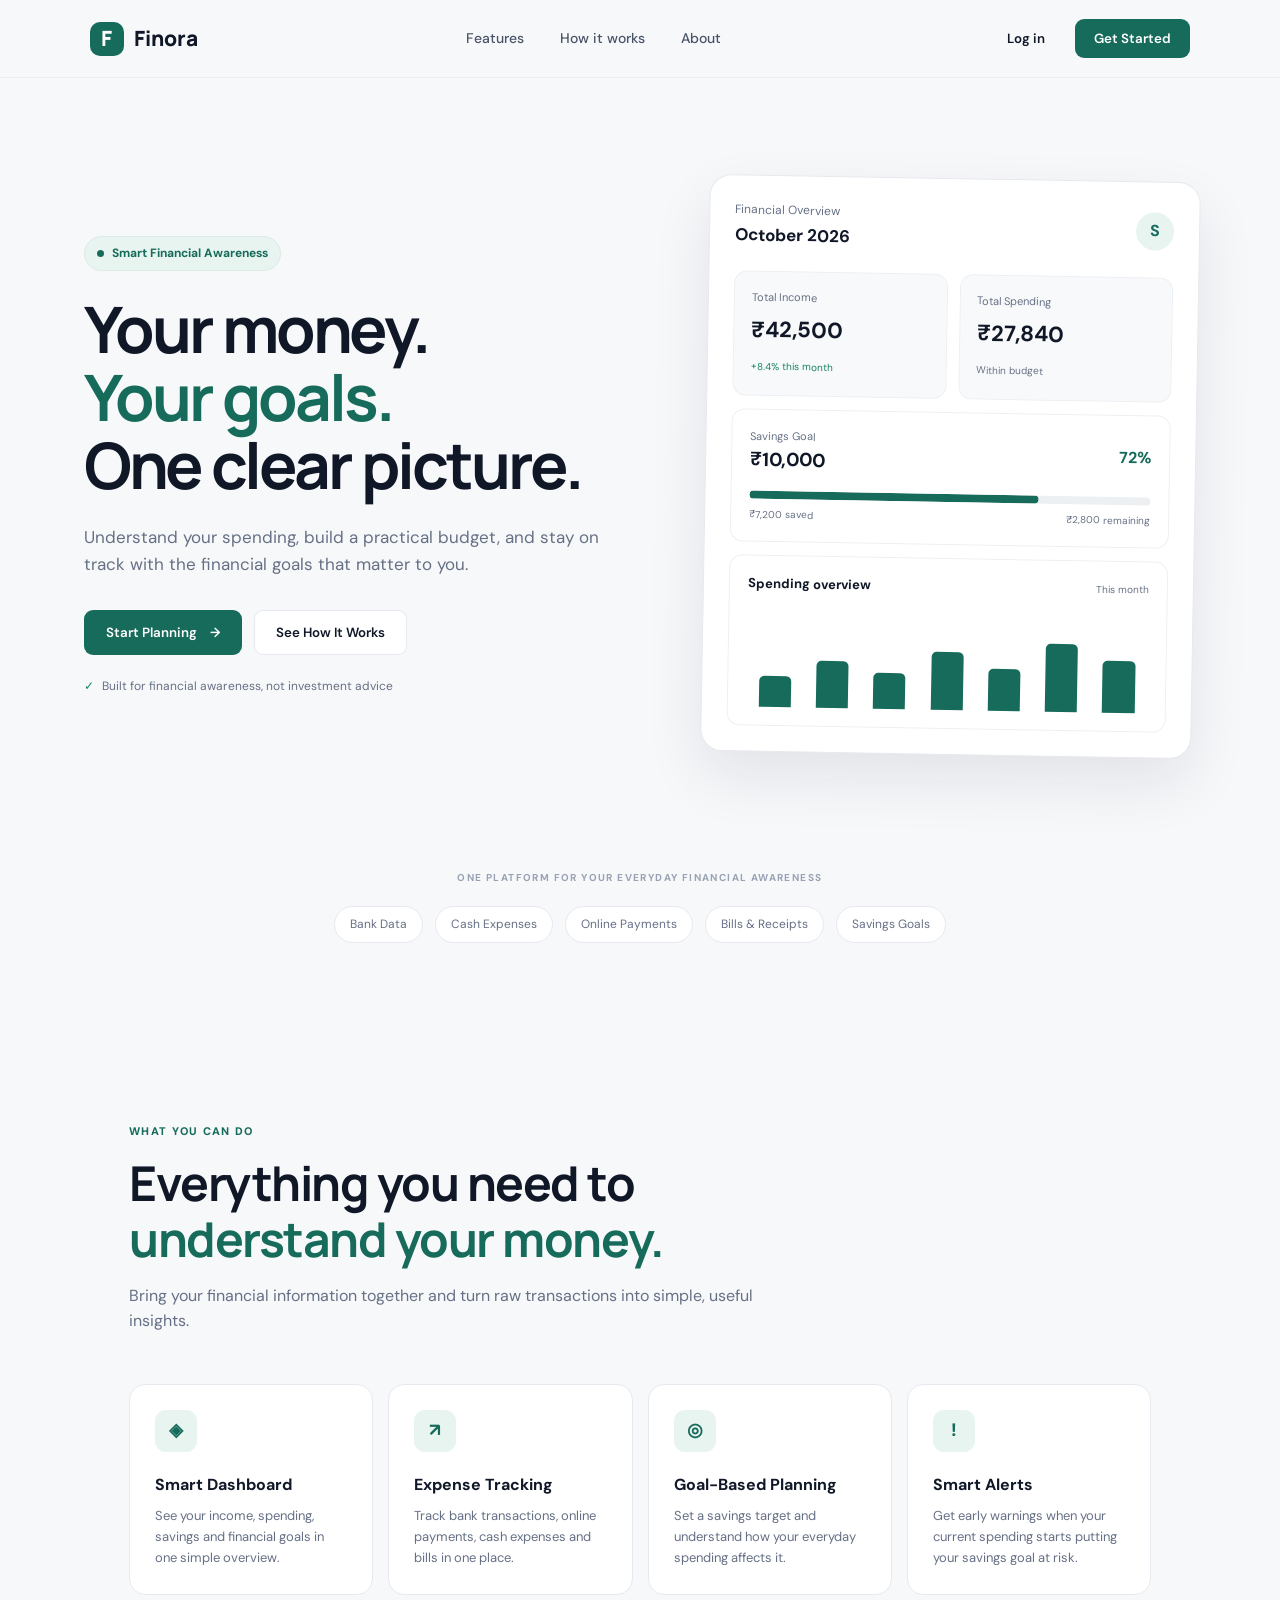
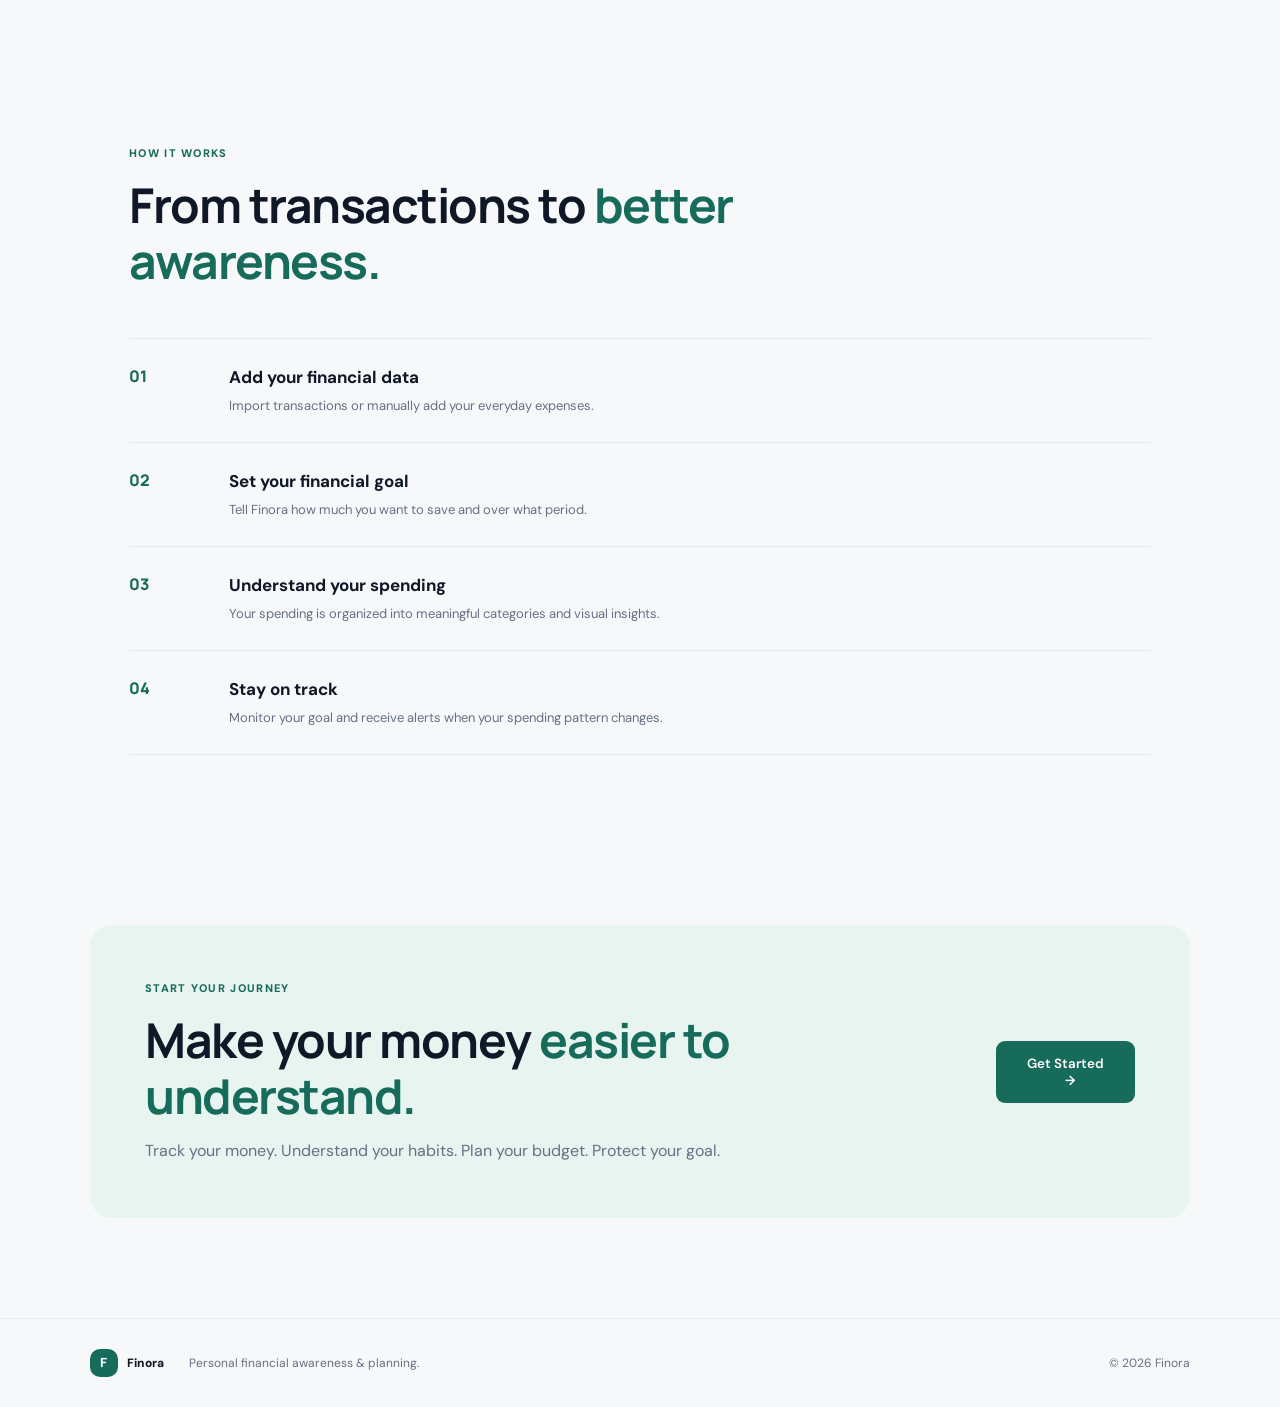
==== frontend/index.html @ b097be8d "Initial commit" ====
<!DOCTYPE html>
<html lang="en">
<head>
    <meta charset="UTF-8">
    <meta name="viewport" content="width=device-width, initial-scale=1.0">

    <title>Finora | Personal Financial Planning</title>

    <link rel="stylesheet" href="css/style.css">
</head>

<body>

    <header class="navbar">

        <div class="logo">
            <div class="logo-icon">F</div>
            <span>Finora</span>
        </div>

        <nav class="nav-links">
            <a href="#features">Features</a>
            <a href="#how-it-works">How it works</a>
            <a href="#about">About</a>
        </nav>

        <div class="nav-actions">
            <button class="login-btn">Log in</button>
            <button class="primary-btn">Get Started</button>
        </div>

    </header>


    <main>

        <section class="hero">

            <div class="hero-content">

                <div class="badge">
                    <span class="badge-dot"></span>
                    Smart Financial Awareness
                </div>

                <h1>
                    Your money.
                    <span>Your goals.</span>
                    One clear picture.
                </h1>

                <p class="hero-description">
                    Understand your spending, build a practical budget,
                    and stay on track with the financial goals that matter
                    to you.
                </p>

                <div class="hero-buttons">
                    <button class="primary-btn large-btn">
                        Start Planning
                        <span>→</span>
                    </button>

                    <button class="secondary-btn">
                        See How It Works
                    </button>
                </div>

                <div class="hero-note">
                    <span>✓</span>
                    Built for financial awareness, not investment advice
                </div>

            </div>


            <div class="dashboard-preview">

                <div class="preview-header">
                    <div>
                        <p class="preview-label">Financial Overview</p>
                        <h3>October 2026</h3>
                    </div>

                    <div class="profile-circle">
                        S
                    </div>
                </div>


                <div class="money-cards">

                    <div class="money-card">
                        <p>Total Income</p>
                        <h2>₹42,500</h2>
                        <span class="positive">+8.4% this month</span>
                    </div>

                    <div class="money-card">
                        <p>Total Spending</p>
                        <h2>₹27,840</h2>
                        <span class="neutral">Within budget</span>
                    </div>

                </div>


                <div class="goal-card">

                    <div class="goal-heading">
                        <div>
                            <p>Savings Goal</p>
                            <h3>₹10,000</h3>
                        </div>

                        <strong>72%</strong>
                    </div>

                    <div class="progress-bar">
                        <div class="progress-fill"></div>
                    </div>

                    <div class="goal-footer">
                        <span>₹7,200 saved</span>
                        <span>₹2,800 remaining</span>
                    </div>

                </div>


                <div class="spending-card">

                    <div class="spending-heading">
                        <h3>Spending overview</h3>
                        <span>This month</span>
                    </div>

                    <div class="chart">

                        <div class="chart-bars">
                            <div class="bar bar-one"></div>
                            <div class="bar bar-two"></div>
                            <div class="bar bar-three"></div>
                            <div class="bar bar-four"></div>
                            <div class="bar bar-five"></div>
                            <div class="bar bar-six"></div>
                            <div class="bar bar-seven"></div>
                        </div>

                    </div>

                </div>

            </div>

        </section>


        <section class="trusted-section">

            <p>
                ONE PLATFORM FOR YOUR EVERYDAY FINANCIAL AWARENESS
            </p>

            <div class="trusted-items">

                <span>Bank Data</span>
                <span>Cash Expenses</span>
                <span>Online Payments</span>
                <span>Bills & Receipts</span>
                <span>Savings Goals</span>

            </div>

        </section>


        <section class="features-section" id="features">

            <div class="section-heading">

                <div class="section-tag">
                    WHAT YOU CAN DO
                </div>

                <h2>
                    Everything you need to
                    <span>understand your money.</span>
                </h2>

                <p>
                    Bring your financial information together and turn
                    raw transactions into simple, useful insights.
                </p>

            </div>


            <div class="feature-grid">

                <div class="feature-card">

                    <div class="feature-icon">◈</div>

                    <h3>Smart Dashboard</h3>

                    <p>
                        See your income, spending, savings and financial
                        goals in one simple overview.
                    </p>

                </div>


                <div class="feature-card">

                    <div class="feature-icon">↗</div>

                    <h3>Expense Tracking</h3>

                    <p>
                        Track bank transactions, online payments,
                        cash expenses and bills in one place.
                    </p>

                </div>


                <div class="feature-card">

                    <div class="feature-icon">◎</div>

                    <h3>Goal-Based Planning</h3>

                    <p>
                        Set a savings target and understand how your
                        everyday spending affects it.
                    </p>

                </div>


                <div class="feature-card">

                    <div class="feature-icon">!</div>

                    <h3>Smart Alerts</h3>

                    <p>
                        Get early warnings when your current spending
                        starts putting your savings goal at risk.
                    </p>

                </div>

            </div>

        </section>


        <section class="how-section" id="how-it-works">

            <div class="section-heading">

                <div class="section-tag">
                    HOW IT WORKS
                </div>

                <h2>
                    From transactions to
                    <span>better awareness.</span>
                </h2>

            </div>


            <div class="steps">

                <div class="step">

                    <div class="step-number">01</div>

                    <div>
                        <h3>Add your financial data</h3>

                        <p>
                            Import transactions or manually add your
                            everyday expenses.
                        </p>
                    </div>

                </div>


                <div class="step">

                    <div class="step-number">02</div>

                    <div>
                        <h3>Set your financial goal</h3>

                        <p>
                            Tell Finora how much you want to save and
                            over what period.
                        </p>
                    </div>

                </div>


                <div class="step">

                    <div class="step-number">03</div>

                    <div>
                        <h3>Understand your spending</h3>

                        <p>
                            Your spending is organized into meaningful
                            categories and visual insights.
                        </p>
                    </div>

                </div>


                <div class="step">

                    <div class="step-number">04</div>

                    <div>
                        <h3>Stay on track</h3>

                        <p>
                            Monitor your goal and receive alerts when
                            your spending pattern changes.
                        </p>
                    </div>

                </div>

            </div>

        </section>


        <section class="cta-section" id="about">

            <div>

                <div class="section-tag">
                    START YOUR JOURNEY
                </div>

                <h2>
                    Make your money
                    <span>easier to understand.</span>
                </h2>

                <p>
                    Track your money. Understand your habits.
                    Plan your budget. Protect your goal.
                </p>

            </div>

            <button class="primary-btn large-btn">
                Get Started
                <span>→</span>
            </button>

        </section>

    </main>


    <footer>

        <div class="footer-logo">
            <div class="logo-icon">F</div>
            <span>Finora</span>
        </div>

        <p>
            Personal financial awareness & planning.
        </p>

        <span class="copyright">
            © 2026 Finora
        </span>

    </footer>


    <script src="js/main.js"></script>

</body>
</html>
---- frontend/css/style.css ----
@import url('https://fonts.googleapis.com/css2?family=DM+Sans:wght@400;500;600;700&family=Manrope:wght@500;600;700;800&display=swap');


:root {
    --background: #f7f8fa;
    --surface: #ffffff;
    --text: #101828;
    --muted: #667085;
    --border: #e7e9ee;
    --primary: #176b5b;
    --primary-dark: #105447;
    --soft-green: #e8f4f0;
    --success: #16845c;
}


* {
    margin: 0;
    padding: 0;
    box-sizing: border-box;
}


html {
    scroll-behavior: smooth;
}


body {
    font-family: "DM Sans", sans-serif;
    background: var(--background);
    color: var(--text);
    line-height: 1.6;
}


button,
a {
    font-family: inherit;
}


button {
    border: none;
    cursor: pointer;
}


.navbar {
    height: 78px;
    padding: 0 7%;
    display: flex;
    align-items: center;
    justify-content: space-between;
    background: rgba(247, 248, 250, 0.92);
    border-bottom: 1px solid rgba(231, 233, 238, 0.7);
    position: sticky;
    top: 0;
    z-index: 100;
    backdrop-filter: blur(15px);
}


.logo {
    display: flex;
    align-items: center;
    gap: 10px;
    font-family: "Manrope", sans-serif;
    font-size: 21px;
    font-weight: 800;
}


.logo-icon {
    width: 34px;
    height: 34px;
    border-radius: 10px;
    display: flex;
    align-items: center;
    justify-content: center;
    background: var(--primary);
    color: white;
    font-weight: 800;
}


.nav-links {
    display: flex;
    gap: 36px;
}


.nav-links a {
    text-decoration: none;
    color: #475467;
    font-size: 14px;
    font-weight: 500;
}


.nav-links a:hover {
    color: var(--primary);
}


.nav-actions {
    display: flex;
    align-items: center;
    gap: 12px;
}


.login-btn {
    background: transparent;
    color: var(--text);
    padding: 10px 18px;
    font-weight: 600;
}


.primary-btn {
    background: var(--primary);
    color: white;
    padding: 11px 19px;
    border-radius: 9px;
    font-weight: 600;
    transition: 0.2s ease;
}


.primary-btn:hover {
    background: var(--primary-dark);
    transform: translateY(-1px);
}


.secondary-btn {
    background: white;
    color: var(--text);
    border: 1px solid var(--border);
    padding: 13px 21px;
    border-radius: 9px;
    font-weight: 600;
}


.hero {
    max-width: 1240px;
    margin: auto;
    padding: 100px 5% 90px;
    display: grid;
    grid-template-columns: 1fr 0.9fr;
    gap: 75px;
    align-items: center;
}


.badge {
    display: inline-flex;
    align-items: center;
    gap: 8px;
    padding: 7px 12px;
    border: 1px solid #dceae6;
    background: var(--soft-green);
    border-radius: 100px;
    color: var(--primary);
    font-size: 12px;
    font-weight: 700;
    margin-bottom: 24px;
}


.badge-dot {
    width: 7px;
    height: 7px;
    border-radius: 50%;
    background: var(--primary);
}


.hero h1 {
    font-family: "Manrope", sans-serif;
    font-size: clamp(46px, 5vw, 70px);
    line-height: 1.06;
    letter-spacing: -3px;
    max-width: 650px;
}


.hero h1 span {
    display: block;
    color: var(--primary);
}


.hero-description {
    max-width: 570px;
    color: var(--muted);
    font-size: 17px;
    margin-top: 25px;
}


.hero-buttons {
    display: flex;
    gap: 12px;
    margin-top: 32px;
}


.large-btn {
    padding: 14px 22px;
}


.large-btn span {
    margin-left: 10px;
}


.hero-note {
    margin-top: 22px;
    color: #667085;
    font-size: 12px;
}


.hero-note span {
    color: var(--success);
    margin-right: 5px;
}


.dashboard-preview {
    background: white;
    border: 1px solid var(--border);
    border-radius: 22px;
    padding: 25px;
    box-shadow: 0 25px 60px rgba(16, 24, 40, 0.09);
    transform: rotate(1deg);
}


.preview-header {
    display: flex;
    justify-content: space-between;
    align-items: center;
}


.preview-label {
    color: var(--muted);
    font-size: 12px;
}


.preview-header h3 {
    font-size: 17px;
    margin-top: 2px;
}


.profile-circle {
    width: 38px;
    height: 38px;
    border-radius: 50%;
    background: var(--soft-green);
    color: var(--primary);
    display: flex;
    align-items: center;
    justify-content: center;
    font-weight: 700;
}


.money-cards {
    display: grid;
    grid-template-columns: 1fr 1fr;
    gap: 12px;
    margin-top: 22px;
}


.money-card {
    padding: 17px;
    background: #f8f9fb;
    border: 1px solid #edf0f3;
    border-radius: 13px;
}


.money-card p {
    color: var(--muted);
    font-size: 11px;
}


.money-card h2 {
    font-size: 22px;
    margin: 5px 0;
}


.money-card span {
    font-size: 10px;
}


.positive {
    color: var(--success);
}


.neutral {
    color: #667085;
}


.goal-card,
.spending-card {
    margin-top: 13px;
    padding: 18px;
    border: 1px solid #edf0f3;
    border-radius: 13px;
}


.goal-heading,
.goal-footer,
.spending-heading {
    display: flex;
    justify-content: space-between;
    align-items: center;
}


.goal-heading p {
    color: var(--muted);
    font-size: 11px;
}


.goal-heading h3 {
    font-size: 19px;
}


.goal-heading strong {
    color: var(--primary);
}


.progress-bar {
    height: 8px;
    background: #edf0f2;
    border-radius: 20px;
    margin: 15px 0 8px;
    overflow: hidden;
}


.progress-fill {
    height: 100%;
    width: 72%;
    background: var(--primary);
    border-radius: inherit;
}


.goal-footer {
    color: var(--muted);
    font-size: 10px;
}


.spending-heading h3 {
    font-size: 13px;
}


.spending-heading span {
    color: var(--muted);
    font-size: 10px;
}


.chart {
    height: 100px;
    margin-top: 12px;
    display: flex;
    align-items: end;
}


.chart-bars {
    width: 100%;
    height: 80px;
    display: flex;
    align-items: end;
    justify-content: space-around;
}


.bar {
    width: 8%;
    border-radius: 5px 5px 0 0;
    background: var(--primary);
}


.bar-one {
    height: 38%;
}


.bar-two {
    height: 58%;
}


.bar-three {
    height: 44%;
}


.bar-four {
    height: 72%;
}


.bar-five {
    height: 52%;
}


.bar-six {
    height: 85%;
}


.bar-seven {
    height: 65%;
}


.trusted-section {
    max-width: 1100px;
    margin: auto;
    padding: 25px 5% 80px;
    text-align: center;
}


.trusted-section p {
    font-size: 10px;
    letter-spacing: 1.4px;
    color: #98a2b3;
    font-weight: 700;
}


.trusted-items {
    display: flex;
    justify-content: center;
    flex-wrap: wrap;
    gap: 12px;
    margin-top: 20px;
}


.trusted-items span {
    padding: 8px 15px;
    background: white;
    border: 1px solid var(--border);
    border-radius: 50px;
    font-size: 12px;
    color: #667085;
}


.features-section,
.how-section {
    max-width: 1150px;
    margin: auto;
    padding: 100px 5%;
}


.section-heading {
    max-width: 650px;
}


.section-tag {
    color: var(--primary);
    font-size: 11px;
    font-weight: 800;
    letter-spacing: 1.3px;
    margin-bottom: 15px;
}


.section-heading h2,
.cta-section h2 {
    font-family: "Manrope", sans-serif;
    font-size: clamp(32px, 4vw, 48px);
    line-height: 1.15;
    letter-spacing: -1.5px;
}


.section-heading h2 span,
.cta-section h2 span {
    color: var(--primary);
}


.section-heading p {
    color: var(--muted);
    margin-top: 17px;
}


.feature-grid {
    display: grid;
    grid-template-columns: repeat(4, 1fr);
    gap: 15px;
    margin-top: 50px;
}


.feature-card {
    background: white;
    border: 1px solid var(--border);
    border-radius: 16px;
    padding: 25px;
    transition: 0.2s ease;
}


.feature-card:hover {
    transform: translateY(-4px);
    box-shadow: 0 15px 30px rgba(16, 24, 40, 0.06);
}


.feature-icon {
    width: 42px;
    height: 42px;
    border-radius: 11px;
    background: var(--soft-green);
    color: var(--primary);
    display: flex;
    align-items: center;
    justify-content: center;
    font-weight: 800;
    font-size: 18px;
}


.feature-card h3 {
    margin-top: 20px;
    font-size: 16px;
}


.feature-card p {
    color: var(--muted);
    font-size: 13px;
    margin-top: 9px;
}


.how-section {
    padding-top: 50px;
}


.steps {
    margin-top: 50px;
    border-top: 1px solid var(--border);
}


.step {
    display: grid;
    grid-template-columns: 80px 1fr;
    gap: 20px;
    padding: 25px 0;
    border-bottom: 1px solid var(--border);
}


.step-number {
    font-family: "Manrope", sans-serif;
    color: var(--primary);
    font-weight: 800;
}


.step h3 {
    font-size: 17px;
}


.step p {
    color: var(--muted);
    font-size: 13px;
    margin-top: 5px;
}


.cta-section {
    max-width: 1100px;
    margin: 70px auto 100px;
    padding: 55px;
    border-radius: 22px;
    background: #e8f4f0;
    display: flex;
    justify-content: space-between;
    align-items: center;
    gap: 30px;
}


.cta-section p {
    color: var(--muted);
    margin-top: 15px;
}


footer {
    padding: 30px 7%;
    border-top: 1px solid var(--border);
    display: flex;
    align-items: center;
    gap: 25px;
    color: var(--muted);
    font-size: 12px;
}


.footer-logo {
    display: flex;
    align-items: center;
    gap: 9px;
    font-weight: 800;
    color: var(--text);
}


.footer-logo .logo-icon {
    width: 28px;
    height: 28px;
    font-size: 13px;
}


.copyright {
    margin-left: auto;
}


@media (max-width: 900px) {

    .nav-links {
        display: none;
    }

    .hero {
        grid-template-columns: 1fr;
        padding-top: 70px;
    }

    .dashboard-preview {
        max-width: 650px;
    }

    .feature-grid {
        grid-template-columns: 1fr 1fr;
    }

}


@media (max-width: 600px) {

    .navbar {
        padding: 0 5%;
    }

    .nav-actions .login-btn {
        display: none;
    }

    .hero {
        padding: 60px 5%;
    }

    .hero h1 {
        font-size: 43px;
        letter-spacing: -2px;
    }

    .hero-buttons {
        flex-direction: column;
    }

    .dashboard-preview {
        transform: none;
        padding: 17px;
    }

    .feature-grid {
        grid-template-columns: 1fr;
    }

    .cta-section {
        margin: 30px 5% 70px;
        padding: 35px 25px;
        flex-direction: column;
        align-items: flex-start;
    }

    footer {
        flex-wrap: wrap;
    }

    .copyright {
        margin-left: 0;
        width: 100%;
    }

}
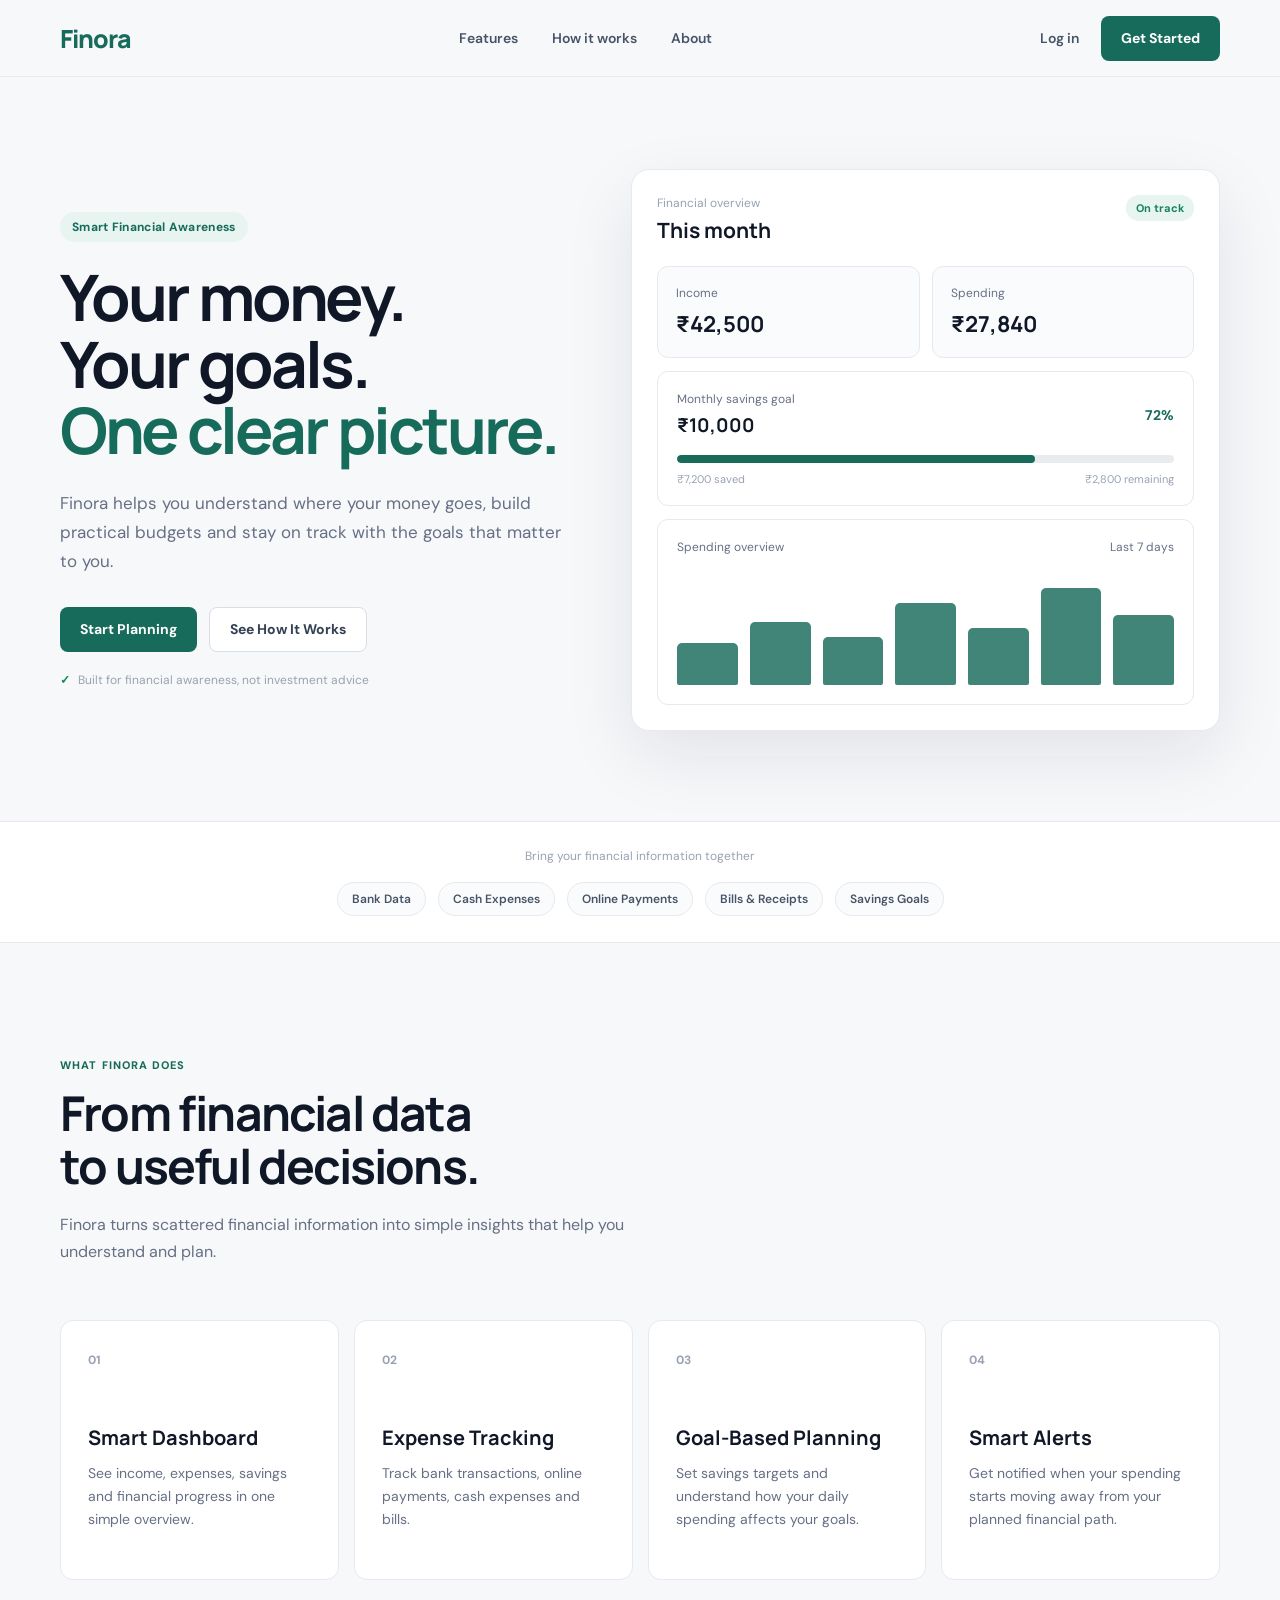
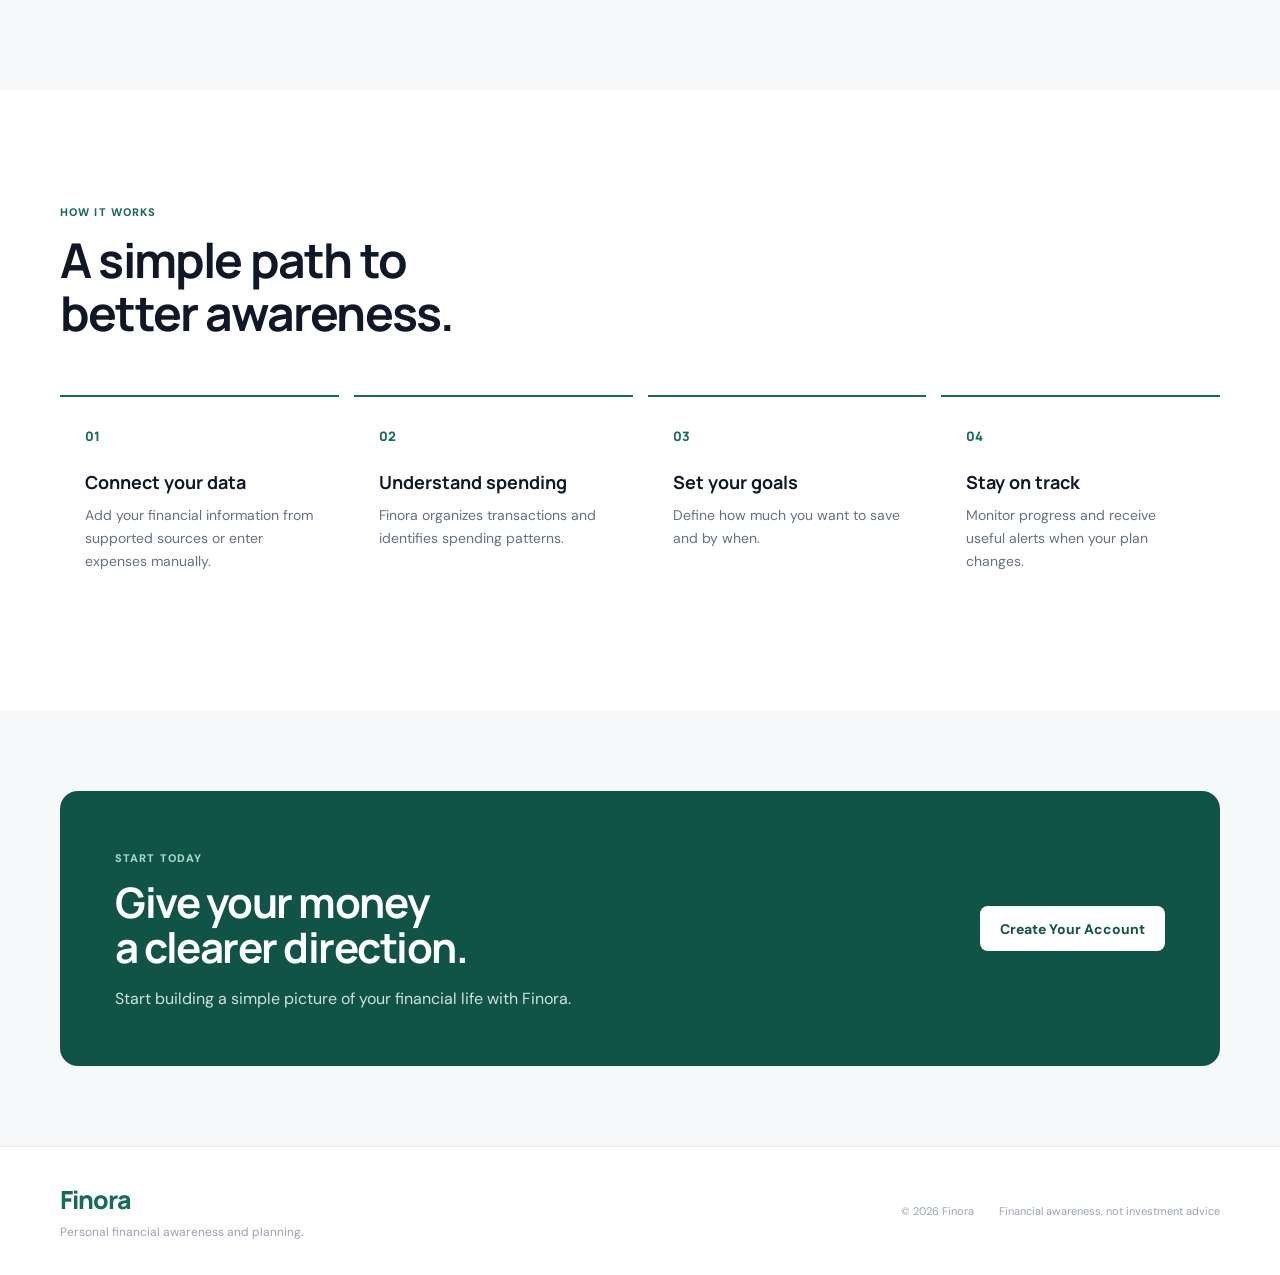
==== commit 8453be3d: "Add login and signup pages with responsive auth UI" ====
--- a/frontend/index.html
+++ b/frontend/index.html
@@ -3,8 +3,11 @@
 <head>
     <meta charset="UTF-8">
     <meta name="viewport" content="width=device-width, initial-scale=1.0">
-
     <title>Finora | Personal Financial Planning</title>
+
+    <link rel="preconnect" href="https://fonts.googleapis.com">
+    <link rel="preconnect" href="https://fonts.gstatic.com" crossorigin>
+    <link href="https://fonts.googleapis.com/css2?family=DM+Sans:wght@400;500;600;700&family=Manrope:wght@500;600;700;800&display=swap" rel="stylesheet">
 
     <link rel="stylesheet" href="css/style.css">
 </head>
@@ -12,382 +15,332 @@
 <body>
 
     <header class="navbar">
-
-        <div class="logo">
-            <div class="logo-icon">F</div>
-            <span>Finora</span>
+        <div class="container nav-content">
+
+            <a href="index.html" class="logo">Finora</a>
+
+            <nav class="nav-links">
+                <a href="#features">Features</a>
+                <a href="#how-it-works">How it works</a>
+                <a href="#about">About</a>
+            </nav>
+
+            <div class="nav-actions">
+                <a href="login.html" class="login-link">Log in</a>
+                <a href="signup.html" class="primary-btn">Get Started</a>
+            </div>
+
         </div>
-
-        <nav class="nav-links">
-            <a href="#features">Features</a>
-            <a href="#how-it-works">How it works</a>
-            <a href="#about">About</a>
-        </nav>
-
-        <div class="nav-actions">
-            <button class="login-btn">Log in</button>
-            <button class="primary-btn">Get Started</button>
+    </header>
+
+
+    <main>
+
+        <section class="hero">
+            <div class="container hero-grid">
+
+                <div class="hero-content">
+
+                    <span class="hero-badge">
+                        Smart Financial Awareness
+                    </span>
+
+                    <h1>
+                        Your money.<br>
+                        Your goals.<br>
+                        <span>One clear picture.</span>
+                    </h1>
+
+                    <p>
+                        Finora helps you understand where your money goes,
+                        build practical budgets and stay on track with
+                        the goals that matter to you.
+                    </p>
+
+                    <div class="hero-actions">
+                        <a href="signup.html" class="primary-btn">
+                            Start Planning
+                        </a>
+
+                        <a href="#how-it-works" class="secondary-btn">
+                            See How It Works
+                        </a>
+                    </div>
+
+                    <div class="hero-note">
+                        <span>✓</span>
+                        Built for financial awareness, not investment advice
+                    </div>
+
+                </div>
+
+
+                <div class="dashboard-preview">
+
+                    <div class="preview-top">
+                        <div>
+                            <span class="preview-label">Financial overview</span>
+                            <h3>This month</h3>
+                        </div>
+
+                        <span class="preview-status">On track</span>
+                    </div>
+
+                    <div class="preview-cards">
+
+                        <div class="preview-card">
+                            <span>Income</span>
+                            <strong>₹42,500</strong>
+                        </div>
+
+                        <div class="preview-card">
+                            <span>Spending</span>
+                            <strong>₹27,840</strong>
+                        </div>
+
+                    </div>
+
+                    <div class="goal-preview">
+
+                        <div class="goal-header">
+                            <div>
+                                <span>Monthly savings goal</span>
+                                <strong>₹10,000</strong>
+                            </div>
+
+                            <span class="goal-percentage">72%</span>
+                        </div>
+
+                        <div class="progress-track">
+                            <div class="progress-fill"></div>
+                        </div>
+
+                        <div class="goal-footer">
+                            <span>₹7,200 saved</span>
+                            <span>₹2,800 remaining</span>
+                        </div>
+
+                    </div>
+
+                    <div class="spending-preview">
+
+                        <div class="spending-header">
+                            <span>Spending overview</span>
+                            <span>Last 7 days</span>
+                        </div>
+
+                        <div class="chart-bars">
+                            <span style="height: 38%"></span>
+                            <span style="height: 57%"></span>
+                            <span style="height: 44%"></span>
+                            <span style="height: 75%"></span>
+                            <span style="height: 52%"></span>
+                            <span style="height: 88%"></span>
+                            <span style="height: 64%"></span>
+                        </div>
+
+                    </div>
+
+                </div>
+
+            </div>
+        </section>
+
+
+        <section class="trusted-section">
+            <div class="container">
+
+                <p class="trusted-title">
+                    Bring your financial information together
+                </p>
+
+                <div class="trusted-items">
+
+                    <span>Bank Data</span>
+                    <span>Cash Expenses</span>
+                    <span>Online Payments</span>
+                    <span>Bills & Receipts</span>
+                    <span>Savings Goals</span>
+
+                </div>
+
+            </div>
+        </section>
+
+
+        <section class="section" id="features">
+
+            <div class="container">
+
+                <div class="section-heading">
+                    <span class="section-tag">WHAT FINORA DOES</span>
+
+                    <h2>
+                        From financial data<br>
+                        to useful decisions.
+                    </h2>
+
+                    <p>
+                        Finora turns scattered financial information into
+                        simple insights that help you understand and plan.
+                    </p>
+                </div>
+
+
+                <div class="features-grid">
+
+                    <div class="feature-card">
+                        <span class="feature-number">01</span>
+                        <h3>Smart Dashboard</h3>
+                        <p>
+                            See income, expenses, savings and financial
+                            progress in one simple overview.
+                        </p>
+                    </div>
+
+                    <div class="feature-card">
+                        <span class="feature-number">02</span>
+                        <h3>Expense Tracking</h3>
+                        <p>
+                            Track bank transactions, online payments,
+                            cash expenses and bills.
+                        </p>
+                    </div>
+
+                    <div class="feature-card">
+                        <span class="feature-number">03</span>
+                        <h3>Goal-Based Planning</h3>
+                        <p>
+                            Set savings targets and understand how your
+                            daily spending affects your goals.
+                        </p>
+                    </div>
+
+                    <div class="feature-card">
+                        <span class="feature-number">04</span>
+                        <h3>Smart Alerts</h3>
+                        <p>
+                            Get notified when your spending starts moving
+                            away from your planned financial path.
+                        </p>
+                    </div>
+
+                </div>
+
+            </div>
+
+        </section>
+
+
+        <section class="section how-section" id="how-it-works">
+
+            <div class="container">
+
+                <div class="section-heading">
+                    <span class="section-tag">HOW IT WORKS</span>
+
+                    <h2>
+                        A simple path to<br>
+                        better awareness.
+                    </h2>
+                </div>
+
+
+                <div class="steps-grid">
+
+                    <div class="step">
+                        <span>01</span>
+                        <h3>Connect your data</h3>
+                        <p>
+                            Add your financial information from supported
+                            sources or enter expenses manually.
+                        </p>
+                    </div>
+
+                    <div class="step">
+                        <span>02</span>
+                        <h3>Understand spending</h3>
+                        <p>
+                            Finora organizes transactions and identifies
+                            spending patterns.
+                        </p>
+                    </div>
+
+                    <div class="step">
+                        <span>03</span>
+                        <h3>Set your goals</h3>
+                        <p>
+                            Define how much you want to save and by when.
+                        </p>
+                    </div>
+
+                    <div class="step">
+                        <span>04</span>
+                        <h3>Stay on track</h3>
+                        <p>
+                            Monitor progress and receive useful alerts
+                            when your plan changes.
+                        </p>
+                    </div>
+
+                </div>
+
+            </div>
+
+        </section>
+
+
+        <section class="cta-section" id="about">
+
+            <div class="container">
+
+                <div class="cta-box">
+
+                    <div>
+                        <span class="section-tag">START TODAY</span>
+
+                        <h2>
+                            Give your money<br>
+                            a clearer direction.
+                        </h2>
+
+                        <p>
+                            Start building a simple picture of your
+                            financial life with Finora.
+                        </p>
+                    </div>
+
+                    <a href="signup.html" class="primary-btn">
+                        Create Your Account
+                    </a>
+
+                </div>
+
+            </div>
+
+        </section>
+
+    </main>
+
+
+    <footer class="footer">
+
+        <div class="container footer-content">
+
+            <div>
+                <a href="index.html" class="logo">Finora</a>
+
+                <p>
+                    Personal financial awareness and planning.
+                </p>
+            </div>
+
+            <div class="footer-right">
+                <span>© 2026 Finora</span>
+                <span>Financial awareness, not investment advice</span>
+            </div>
+
         </div>
-
-    </header>
-
-
-    <main>
-
-        <section class="hero">
-
-            <div class="hero-content">
-
-                <div class="badge">
-                    <span class="badge-dot"></span>
-                    Smart Financial Awareness
-                </div>
-
-                <h1>
-                    Your money.
-                    <span>Your goals.</span>
-                    One clear picture.
-                </h1>
-
-                <p class="hero-description">
-                    Understand your spending, build a practical budget,
-                    and stay on track with the financial goals that matter
-                    to you.
-                </p>
-
-                <div class="hero-buttons">
-                    <button class="primary-btn large-btn">
-                        Start Planning
-                        <span>→</span>
-                    </button>
-
-                    <button class="secondary-btn">
-                        See How It Works
-                    </button>
-                </div>
-
-                <div class="hero-note">
-                    <span>✓</span>
-                    Built for financial awareness, not investment advice
-                </div>
-
-            </div>
-
-
-            <div class="dashboard-preview">
-
-                <div class="preview-header">
-                    <div>
-                        <p class="preview-label">Financial Overview</p>
-                        <h3>October 2026</h3>
-                    </div>
-
-                    <div class="profile-circle">
-                        S
-                    </div>
-                </div>
-
-
-                <div class="money-cards">
-
-                    <div class="money-card">
-                        <p>Total Income</p>
-                        <h2>₹42,500</h2>
-                        <span class="positive">+8.4% this month</span>
-                    </div>
-
-                    <div class="money-card">
-                        <p>Total Spending</p>
-                        <h2>₹27,840</h2>
-                        <span class="neutral">Within budget</span>
-                    </div>
-
-                </div>
-
-
-                <div class="goal-card">
-
-                    <div class="goal-heading">
-                        <div>
-                            <p>Savings Goal</p>
-                            <h3>₹10,000</h3>
-                        </div>
-
-                        <strong>72%</strong>
-                    </div>
-
-                    <div class="progress-bar">
-                        <div class="progress-fill"></div>
-                    </div>
-
-                    <div class="goal-footer">
-                        <span>₹7,200 saved</span>
-                        <span>₹2,800 remaining</span>
-                    </div>
-
-                </div>
-
-
-                <div class="spending-card">
-
-                    <div class="spending-heading">
-                        <h3>Spending overview</h3>
-                        <span>This month</span>
-                    </div>
-
-                    <div class="chart">
-
-                        <div class="chart-bars">
-                            <div class="bar bar-one"></div>
-                            <div class="bar bar-two"></div>
-                            <div class="bar bar-three"></div>
-                            <div class="bar bar-four"></div>
-                            <div class="bar bar-five"></div>
-                            <div class="bar bar-six"></div>
-                            <div class="bar bar-seven"></div>
-                        </div>
-
-                    </div>
-
-                </div>
-
-            </div>
-
-        </section>
-
-
-        <section class="trusted-section">
-
-            <p>
-                ONE PLATFORM FOR YOUR EVERYDAY FINANCIAL AWARENESS
-            </p>
-
-            <div class="trusted-items">
-
-                <span>Bank Data</span>
-                <span>Cash Expenses</span>
-                <span>Online Payments</span>
-                <span>Bills & Receipts</span>
-                <span>Savings Goals</span>
-
-            </div>
-
-        </section>
-
-
-        <section class="features-section" id="features">
-
-            <div class="section-heading">
-
-                <div class="section-tag">
-                    WHAT YOU CAN DO
-                </div>
-
-                <h2>
-                    Everything you need to
-                    <span>understand your money.</span>
-                </h2>
-
-                <p>
-                    Bring your financial information together and turn
-                    raw transactions into simple, useful insights.
-                </p>
-
-            </div>
-
-
-            <div class="feature-grid">
-
-                <div class="feature-card">
-
-                    <div class="feature-icon">◈</div>
-
-                    <h3>Smart Dashboard</h3>
-
-                    <p>
-                        See your income, spending, savings and financial
-                        goals in one simple overview.
-                    </p>
-
-                </div>
-
-
-                <div class="feature-card">
-
-                    <div class="feature-icon">↗</div>
-
-                    <h3>Expense Tracking</h3>
-
-                    <p>
-                        Track bank transactions, online payments,
-                        cash expenses and bills in one place.
-                    </p>
-
-                </div>
-
-
-                <div class="feature-card">
-
-                    <div class="feature-icon">◎</div>
-
-                    <h3>Goal-Based Planning</h3>
-
-                    <p>
-                        Set a savings target and understand how your
-                        everyday spending affects it.
-                    </p>
-
-                </div>
-
-
-                <div class="feature-card">
-
-                    <div class="feature-icon">!</div>
-
-                    <h3>Smart Alerts</h3>
-
-                    <p>
-                        Get early warnings when your current spending
-                        starts putting your savings goal at risk.
-                    </p>
-
-                </div>
-
-            </div>
-
-        </section>
-
-
-        <section class="how-section" id="how-it-works">
-
-            <div class="section-heading">
-
-                <div class="section-tag">
-                    HOW IT WORKS
-                </div>
-
-                <h2>
-                    From transactions to
-                    <span>better awareness.</span>
-                </h2>
-
-            </div>
-
-
-            <div class="steps">
-
-                <div class="step">
-
-                    <div class="step-number">01</div>
-
-                    <div>
-                        <h3>Add your financial data</h3>
-
-                        <p>
-                            Import transactions or manually add your
-                            everyday expenses.
-                        </p>
-                    </div>
-
-                </div>
-
-
-                <div class="step">
-
-                    <div class="step-number">02</div>
-
-                    <div>
-                        <h3>Set your financial goal</h3>
-
-                        <p>
-                            Tell Finora how much you want to save and
-                            over what period.
-                        </p>
-                    </div>
-
-                </div>
-
-
-                <div class="step">
-
-                    <div class="step-number">03</div>
-
-                    <div>
-                        <h3>Understand your spending</h3>
-
-                        <p>
-                            Your spending is organized into meaningful
-                            categories and visual insights.
-                        </p>
-                    </div>
-
-                </div>
-
-
-                <div class="step">
-
-                    <div class="step-number">04</div>
-
-                    <div>
-                        <h3>Stay on track</h3>
-
-                        <p>
-                            Monitor your goal and receive alerts when
-                            your spending pattern changes.
-                        </p>
-                    </div>
-
-                </div>
-
-            </div>
-
-        </section>
-
-
-        <section class="cta-section" id="about">
-
-            <div>
-
-                <div class="section-tag">
-                    START YOUR JOURNEY
-                </div>
-
-                <h2>
-                    Make your money
-                    <span>easier to understand.</span>
-                </h2>
-
-                <p>
-                    Track your money. Understand your habits.
-                    Plan your budget. Protect your goal.
-                </p>
-
-            </div>
-
-            <button class="primary-btn large-btn">
-                Get Started
-                <span>→</span>
-            </button>
-
-        </section>
-
-    </main>
-
-
-    <footer>
-
-        <div class="footer-logo">
-            <div class="logo-icon">F</div>
-            <span>Finora</span>
-        </div>
-
-        <p>
-            Personal financial awareness & planning.
-        </p>
-
-        <span class="copyright">
-            © 2026 Finora
-        </span>
 
     </footer>
 
--- a/frontend/css/style.css
+++ b/frontend/css/style.css
@@ -1,5 +1,4 @@
 @import url('https://fonts.googleapis.com/css2?family=DM+Sans:wght@400;500;600;700&family=Manrope:wght@500;600;700;800&display=swap');
-
 
 :root {
     --background: #f7f8fa;
@@ -13,651 +12,884 @@
     --success: #16845c;
 }
 
-
 * {
     margin: 0;
     padding: 0;
     box-sizing: border-box;
 }
 
-
 html {
     scroll-behavior: smooth;
 }
 
-
 body {
-    font-family: "DM Sans", sans-serif;
     background: var(--background);
     color: var(--text);
-    line-height: 1.6;
-}
-
+    font-family: "DM Sans", sans-serif;
+}
+
+a {
+    text-decoration: none;
+    color: inherit;
+}
 
 button,
-a {
+input {
     font-family: inherit;
 }
 
-
-button {
-    border: none;
-    cursor: pointer;
-}
-
+.container {
+    width: min(1160px, calc(100% - 48px));
+    margin: 0 auto;
+}
+
+
+/* =========================
+   NAVBAR
+========================= */
 
 .navbar {
-    height: 78px;
-    padding: 0 7%;
-    display: flex;
-    align-items: center;
-    justify-content: space-between;
+    width: 100%;
     background: rgba(247, 248, 250, 0.92);
-    border-bottom: 1px solid rgba(231, 233, 238, 0.7);
+    border-bottom: 1px solid rgba(231, 233, 238, 0.8);
     position: sticky;
     top: 0;
     z-index: 100;
-    backdrop-filter: blur(15px);
-}
-
+    backdrop-filter: blur(14px);
+}
+
+.nav-content {
+    height: 76px;
+    display: flex;
+    align-items: center;
+    justify-content: space-between;
+}
 
 .logo {
-    display: flex;
-    align-items: center;
-    gap: 10px;
-    font-family: "Manrope", sans-serif;
-    font-size: 21px;
+    font-family: "Manrope", sans-serif;
+    font-size: 25px;
     font-weight: 800;
-}
-
-
-.logo-icon {
-    width: 34px;
-    height: 34px;
-    border-radius: 10px;
-    display: flex;
+    color: var(--primary);
+    letter-spacing: -1px;
+}
+
+.nav-links {
+    display: flex;
+    align-items: center;
+    gap: 34px;
+}
+
+.nav-links a,
+.login-link {
+    color: #475467;
+    font-size: 14px;
+    font-weight: 600;
+    transition: 0.2s ease;
+}
+
+.nav-links a:hover,
+.login-link:hover {
+    color: var(--primary);
+}
+
+.nav-actions {
+    display: flex;
+    align-items: center;
+    gap: 22px;
+}
+
+
+/* =========================
+   BUTTONS
+========================= */
+
+.primary-btn {
+    display: inline-flex;
     align-items: center;
     justify-content: center;
+    min-height: 45px;
+    padding: 0 20px;
+    border-radius: 8px;
     background: var(--primary);
     color: white;
-    font-weight: 800;
-}
-
-
-.nav-links {
-    display: flex;
-    gap: 36px;
-}
-
-
-.nav-links a {
-    text-decoration: none;
-    color: #475467;
     font-size: 14px;
-    font-weight: 500;
-}
-
-
-.nav-links a:hover {
-    color: var(--primary);
-}
-
-
-.nav-actions {
-    display: flex;
-    align-items: center;
-    gap: 12px;
-}
-
-
-.login-btn {
-    background: transparent;
-    color: var(--text);
-    padding: 10px 18px;
-    font-weight: 600;
-}
-
-
-.primary-btn {
-    background: var(--primary);
-    color: white;
-    padding: 11px 19px;
-    border-radius: 9px;
-    font-weight: 600;
+    font-weight: 700;
     transition: 0.2s ease;
 }
-
 
 .primary-btn:hover {
     background: var(--primary-dark);
     transform: translateY(-1px);
 }
 
-
 .secondary-btn {
+    display: inline-flex;
+    align-items: center;
+    justify-content: center;
+    min-height: 45px;
+    padding: 0 20px;
+    border: 1px solid #d9dde5;
+    border-radius: 8px;
     background: white;
-    color: var(--text);
-    border: 1px solid var(--border);
-    padding: 13px 21px;
-    border-radius: 9px;
-    font-weight: 600;
-}
-
+    color: #344054;
+    font-size: 14px;
+    font-weight: 700;
+    transition: 0.2s ease;
+}
+
+.secondary-btn:hover {
+    border-color: var(--primary);
+    color: var(--primary);
+}
+
+
+/* =========================
+   HERO
+========================= */
 
 .hero {
-    max-width: 1240px;
-    margin: auto;
-    padding: 100px 5% 90px;
+    padding: 92px 0 90px;
+    overflow: hidden;
+}
+
+.hero-grid {
     display: grid;
-    grid-template-columns: 1fr 0.9fr;
-    gap: 75px;
-    align-items: center;
-}
-
-
-.badge {
+    grid-template-columns: 0.92fr 1.08fr;
+    align-items: center;
+    gap: 70px;
+}
+
+.hero-content {
+    max-width: 570px;
+}
+
+.hero-badge {
     display: inline-flex;
     align-items: center;
-    gap: 8px;
     padding: 7px 12px;
-    border: 1px solid #dceae6;
+    border-radius: 30px;
     background: var(--soft-green);
-    border-radius: 100px;
     color: var(--primary);
     font-size: 12px;
     font-weight: 700;
-    margin-bottom: 24px;
-}
-
-
-.badge-dot {
-    width: 7px;
-    height: 7px;
-    border-radius: 50%;
-    background: var(--primary);
-}
-
+    letter-spacing: 0.3px;
+}
 
 .hero h1 {
-    font-family: "Manrope", sans-serif;
-    font-size: clamp(46px, 5vw, 70px);
-    line-height: 1.06;
+    margin-top: 22px;
+    font-family: "Manrope", sans-serif;
+    font-size: clamp(48px, 5vw, 68px);
+    line-height: 1.04;
     letter-spacing: -3px;
-    max-width: 650px;
-}
-
+}
 
 .hero h1 span {
-    display: block;
     color: var(--primary);
 }
 
-
-.hero-description {
-    max-width: 570px;
+.hero-content > p {
+    max-width: 530px;
+    margin-top: 25px;
     color: var(--muted);
     font-size: 17px;
-    margin-top: 25px;
-}
-
-
-.hero-buttons {
+    line-height: 1.7;
+}
+
+.hero-actions {
     display: flex;
     gap: 12px;
-    margin-top: 32px;
-}
-
-
-.large-btn {
-    padding: 14px 22px;
-}
-
-
-.large-btn span {
-    margin-left: 10px;
-}
-
+    margin-top: 31px;
+}
 
 .hero-note {
-    margin-top: 22px;
-    color: #667085;
+    display: flex;
+    align-items: center;
+    gap: 8px;
+    margin-top: 20px;
+    color: #98a2b3;
     font-size: 12px;
 }
-
 
 .hero-note span {
     color: var(--success);
-    margin-right: 5px;
-}
-
+    font-weight: 700;
+}
+
+
+/* =========================
+   DASHBOARD PREVIEW
+========================= */
 
 .dashboard-preview {
+    padding: 25px;
+    border: 1px solid var(--border);
+    border-radius: 18px;
     background: white;
-    border: 1px solid var(--border);
-    border-radius: 22px;
-    padding: 25px;
-    box-shadow: 0 25px 60px rgba(16, 24, 40, 0.09);
-    transform: rotate(1deg);
-}
-
-
-.preview-header {
-    display: flex;
+    box-shadow: 0 25px 70px rgba(16, 24, 40, 0.09);
+}
+
+.preview-top {
+    display: flex;
+    align-items: flex-start;
     justify-content: space-between;
-    align-items: center;
-}
-
+    margin-bottom: 22px;
+}
 
 .preview-label {
-    color: var(--muted);
+    display: block;
+    margin-bottom: 5px;
+    color: #98a2b3;
     font-size: 12px;
 }
 
-
-.preview-header h3 {
-    font-size: 17px;
-    margin-top: 2px;
-}
-
-
-.profile-circle {
-    width: 38px;
-    height: 38px;
-    border-radius: 50%;
+.preview-top h3 {
+    font-family: "Manrope", sans-serif;
+    font-size: 21px;
+}
+
+.preview-status {
+    padding: 6px 10px;
+    border-radius: 20px;
     background: var(--soft-green);
-    color: var(--primary);
-    display: flex;
-    align-items: center;
-    justify-content: center;
+    color: var(--success);
+    font-size: 11px;
     font-weight: 700;
 }
 
-
-.money-cards {
+.preview-cards {
     display: grid;
     grid-template-columns: 1fr 1fr;
     gap: 12px;
-    margin-top: 22px;
-}
-
-
-.money-card {
-    padding: 17px;
-    background: #f8f9fb;
-    border: 1px solid #edf0f3;
-    border-radius: 13px;
-}
-
-
-.money-card p {
+}
+
+.preview-card {
+    padding: 18px;
+    border: 1px solid var(--border);
+    border-radius: 11px;
+    background: #fafbfc;
+}
+
+.preview-card span {
+    display: block;
+    margin-bottom: 8px;
     color: var(--muted);
+    font-size: 12px;
+}
+
+.preview-card strong {
+    font-family: "Manrope", sans-serif;
+    font-size: 22px;
+}
+
+.goal-preview {
+    margin-top: 13px;
+    padding: 19px;
+    border: 1px solid var(--border);
+    border-radius: 11px;
+}
+
+.goal-header {
+    display: flex;
+    align-items: center;
+    justify-content: space-between;
+}
+
+.goal-header div span {
+    display: block;
+    margin-bottom: 5px;
+    color: var(--muted);
+    font-size: 12px;
+}
+
+.goal-header strong {
+    font-family: "Manrope", sans-serif;
+    font-size: 19px;
+}
+
+.goal-percentage {
+    color: var(--primary);
+    font-size: 14px;
+    font-weight: 700;
+}
+
+.progress-track {
+    height: 8px;
+    margin-top: 17px;
+    overflow: hidden;
+    border-radius: 20px;
+    background: #e8ecef;
+}
+
+.progress-fill {
+    width: 72%;
+    height: 100%;
+    border-radius: inherit;
+    background: var(--primary);
+}
+
+.goal-footer {
+    display: flex;
+    justify-content: space-between;
+    margin-top: 9px;
+    color: #98a2b3;
     font-size: 11px;
 }
 
-
-.money-card h2 {
-    font-size: 22px;
-    margin: 5px 0;
-}
-
-
-.money-card span {
-    font-size: 10px;
-}
-
-
-.positive {
-    color: var(--success);
-}
-
-
-.neutral {
-    color: #667085;
-}
-
-
-.goal-card,
-.spending-card {
+.spending-preview {
     margin-top: 13px;
-    padding: 18px;
-    border: 1px solid #edf0f3;
-    border-radius: 13px;
-}
-
-
-.goal-heading,
-.goal-footer,
-.spending-heading {
+    padding: 19px;
+    border: 1px solid var(--border);
+    border-radius: 11px;
+}
+
+.spending-header {
     display: flex;
     justify-content: space-between;
-    align-items: center;
-}
-
-
-.goal-heading p {
     color: var(--muted);
-    font-size: 11px;
-}
-
-
-.goal-heading h3 {
-    font-size: 19px;
-}
-
-
-.goal-heading strong {
-    color: var(--primary);
-}
-
-
-.progress-bar {
-    height: 8px;
-    background: #edf0f2;
-    border-radius: 20px;
-    margin: 15px 0 8px;
-    overflow: hidden;
-}
-
-
-.progress-fill {
-    height: 100%;
-    width: 72%;
+    font-size: 12px;
+}
+
+.chart-bars {
+    height: 110px;
+    display: flex;
+    align-items: flex-end;
+    gap: 12px;
+    margin-top: 20px;
+}
+
+.chart-bars span {
+    flex: 1;
+    min-width: 8px;
+    border-radius: 5px 5px 2px 2px;
     background: var(--primary);
-    border-radius: inherit;
-}
-
-
-.goal-footer {
-    color: var(--muted);
-    font-size: 10px;
-}
-
-
-.spending-heading h3 {
-    font-size: 13px;
-}
-
-
-.spending-heading span {
-    color: var(--muted);
-    font-size: 10px;
-}
-
-
-.chart {
-    height: 100px;
-    margin-top: 12px;
-    display: flex;
-    align-items: end;
-}
-
-
-.chart-bars {
-    width: 100%;
-    height: 80px;
-    display: flex;
-    align-items: end;
-    justify-content: space-around;
-}
-
-
-.bar {
-    width: 8%;
-    border-radius: 5px 5px 0 0;
-    background: var(--primary);
-}
-
-
-.bar-one {
-    height: 38%;
-}
-
-
-.bar-two {
-    height: 58%;
-}
-
-
-.bar-three {
-    height: 44%;
-}
-
-
-.bar-four {
-    height: 72%;
-}
-
-
-.bar-five {
-    height: 52%;
-}
-
-
-.bar-six {
-    height: 85%;
-}
-
-
-.bar-seven {
-    height: 65%;
-}
-
+    opacity: 0.82;
+}
+
+
+/* =========================
+   TRUSTED SECTION
+========================= */
 
 .trusted-section {
-    max-width: 1100px;
-    margin: auto;
-    padding: 25px 5% 80px;
+    padding: 26px 0;
+    border-top: 1px solid var(--border);
+    border-bottom: 1px solid var(--border);
+    background: white;
+}
+
+.trusted-title {
+    margin-bottom: 18px;
+    color: #98a2b3;
     text-align: center;
-}
-
-
-.trusted-section p {
-    font-size: 10px;
-    letter-spacing: 1.4px;
-    color: #98a2b3;
-    font-weight: 700;
-}
-
+    font-size: 12px;
+}
 
 .trusted-items {
     display: flex;
     justify-content: center;
     flex-wrap: wrap;
     gap: 12px;
-    margin-top: 20px;
-}
-
+}
 
 .trusted-items span {
-    padding: 8px 15px;
-    background: white;
+    padding: 8px 14px;
     border: 1px solid var(--border);
-    border-radius: 50px;
+    border-radius: 30px;
+    color: #475467;
+    background: #fafbfc;
     font-size: 12px;
-    color: #667085;
-}
-
-
-.features-section,
-.how-section {
-    max-width: 1150px;
-    margin: auto;
-    padding: 100px 5%;
-}
-
+    font-weight: 600;
+}
+
+
+/* =========================
+   GENERAL SECTIONS
+========================= */
+
+.section {
+    padding: 110px 0;
+}
 
 .section-heading {
-    max-width: 650px;
-}
-
+    max-width: 620px;
+}
 
 .section-tag {
     color: var(--primary);
     font-size: 11px;
     font-weight: 800;
-    letter-spacing: 1.3px;
-    margin-bottom: 15px;
-}
-
-
-.section-heading h2,
-.cta-section h2 {
-    font-family: "Manrope", sans-serif;
-    font-size: clamp(32px, 4vw, 48px);
-    line-height: 1.15;
-    letter-spacing: -1.5px;
-}
-
-
-.section-heading h2 span,
-.cta-section h2 span {
-    color: var(--primary);
-}
-
+    letter-spacing: 1.1px;
+}
+
+.section-heading h2 {
+    margin-top: 13px;
+    font-family: "Manrope", sans-serif;
+    font-size: clamp(35px, 4vw, 48px);
+    line-height: 1.1;
+    letter-spacing: -1.8px;
+}
 
 .section-heading p {
+    margin-top: 18px;
     color: var(--muted);
-    margin-top: 17px;
-}
-
-
-.feature-grid {
+    font-size: 16px;
+    line-height: 1.7;
+}
+
+
+/* =========================
+   FEATURES
+========================= */
+
+.features-grid {
     display: grid;
     grid-template-columns: repeat(4, 1fr);
     gap: 15px;
-    margin-top: 50px;
-}
-
+    margin-top: 55px;
+}
 
 .feature-card {
+    min-height: 260px;
+    padding: 27px;
+    border: 1px solid var(--border);
+    border-radius: 13px;
     background: white;
-    border: 1px solid var(--border);
-    border-radius: 16px;
-    padding: 25px;
-    transition: 0.2s ease;
-}
-
+    transition: 0.25s ease;
+}
 
 .feature-card:hover {
     transform: translateY(-4px);
-    box-shadow: 0 15px 30px rgba(16, 24, 40, 0.06);
-}
-
-
-.feature-icon {
-    width: 42px;
-    height: 42px;
-    border-radius: 11px;
-    background: var(--soft-green);
+    box-shadow: 0 15px 35px rgba(16, 24, 40, 0.07);
+}
+
+.feature-number {
+    color: #98a2b3;
+    font-size: 12px;
+    font-weight: 700;
+}
+
+.feature-card h3 {
+    margin-top: 55px;
+    font-family: "Manrope", sans-serif;
+    font-size: 20px;
+}
+
+.feature-card p {
+    margin-top: 11px;
+    color: var(--muted);
+    font-size: 14px;
+    line-height: 1.65;
+}
+
+
+/* =========================
+   HOW IT WORKS
+========================= */
+
+.how-section {
+    background: white;
+}
+
+.steps-grid {
+    display: grid;
+    grid-template-columns: repeat(4, 1fr);
+    gap: 15px;
+    margin-top: 55px;
+}
+
+.step {
+    padding: 28px 25px;
+    border-top: 2px solid var(--primary);
+}
+
+.step > span {
     color: var(--primary);
+    font-family: "Manrope", sans-serif;
+    font-size: 13px;
+    font-weight: 800;
+}
+
+.step h3 {
+    margin-top: 24px;
+    font-family: "Manrope", sans-serif;
+    font-size: 18px;
+}
+
+.step p {
+    margin-top: 10px;
+    color: var(--muted);
+    font-size: 14px;
+    line-height: 1.65;
+}
+
+
+/* =========================
+   CTA
+========================= */
+
+.cta-section {
+    padding: 80px 0;
+}
+
+.cta-box {
+    display: flex;
+    align-items: center;
+    justify-content: space-between;
+    gap: 40px;
+    padding: 55px;
+    border-radius: 18px;
+    background: var(--primary-dark);
+    color: white;
+}
+
+.cta-box .section-tag {
+    color: #a9d9cc;
+}
+
+.cta-box h2 {
+    margin-top: 13px;
+    font-family: "Manrope", sans-serif;
+    font-size: 42px;
+    line-height: 1.08;
+    letter-spacing: -1.5px;
+}
+
+.cta-box p {
+    margin-top: 15px;
+    color: #cce3dd;
+    line-height: 1.6;
+}
+
+.cta-box .primary-btn {
+    flex-shrink: 0;
+    background: white;
+    color: var(--primary-dark);
+}
+
+.cta-box .primary-btn:hover {
+    background: #f1f5f4;
+}
+
+
+/* =========================
+   FOOTER
+========================= */
+
+.footer {
+    padding: 35px 0;
+    border-top: 1px solid var(--border);
+    background: white;
+}
+
+.footer-content {
+    display: flex;
+    align-items: center;
+    justify-content: space-between;
+    gap: 30px;
+}
+
+.footer p {
+    margin-top: 7px;
+    color: #98a2b3;
+    font-size: 12px;
+}
+
+.footer-right {
+    display: flex;
+    gap: 25px;
+    color: #98a2b3;
+    font-size: 11px;
+}
+
+
+/* =========================
+   AUTHENTICATION PAGES
+========================= */
+
+.auth-page {
+    min-height: 100vh;
+    background: var(--background);
+}
+
+.auth-container {
+    min-height: 100vh;
+    display: grid;
+    grid-template-columns: 0.95fr 1.05fr;
+}
+
+.auth-brand {
+    padding: 42px 7vw;
+    display: flex;
+    flex-direction: column;
+    justify-content: space-between;
+    background: var(--primary-dark);
+    color: white;
+}
+
+.auth-logo {
+    color: white;
+    font-family: "Manrope", sans-serif;
+    font-size: 25px;
+    font-weight: 800;
+}
+
+.auth-brand-content {
+    max-width: 500px;
+}
+
+.auth-brand-content .section-tag {
+    color: #a9d9cc;
+}
+
+.auth-brand-content h1 {
+    margin: 18px 0 22px;
+    font-family: "Manrope", sans-serif;
+    font-size: clamp(42px, 4vw, 64px);
+    line-height: 1.05;
+    letter-spacing: -2px;
+}
+
+.auth-brand-content p {
+    max-width: 460px;
+    color: #cce3dd;
+    font-size: 17px;
+    line-height: 1.7;
+}
+
+.auth-brand-footer {
+    display: flex;
+    gap: 10px;
+    color: #a9d9cc;
+    font-size: 13px;
+}
+
+.auth-form-section {
     display: flex;
     align-items: center;
     justify-content: center;
-    font-weight: 800;
-    font-size: 18px;
-}
-
-
-.feature-card h3 {
-    margin-top: 20px;
-    font-size: 16px;
-}
-
-
-.feature-card p {
+    padding: 60px 7vw;
+}
+
+.auth-form-wrapper {
+    width: 100%;
+    max-width: 480px;
+}
+
+.mobile-auth-logo {
+    display: none;
+}
+
+.auth-heading {
+    margin-bottom: 32px;
+}
+
+.auth-heading h2 {
+    margin: 10px 0;
+    font-family: "Manrope", sans-serif;
+    font-size: 34px;
+    color: var(--text);
+    letter-spacing: -1px;
+}
+
+.auth-heading p {
+    color: var(--muted);
+}
+
+.auth-form {
+    display: flex;
+    flex-direction: column;
+    gap: 21px;
+}
+
+.form-group {
+    display: flex;
+    flex-direction: column;
+    gap: 8px;
+}
+
+.form-group label,
+.label-row label {
+    color: #344054;
+    font-size: 14px;
+    font-weight: 600;
+}
+
+.form-group input {
+    width: 100%;
+    height: 50px;
+    padding: 0 15px;
+    border: 1px solid #d9dde5;
+    border-radius: 9px;
+    outline: none;
+    background: white;
+    color: var(--text);
+    font-size: 14px;
+    transition: 0.2s ease;
+}
+
+.form-group input:focus {
+    border-color: var(--primary);
+    box-shadow: 0 0 0 3px rgba(23, 107, 91, 0.1);
+}
+
+.input-with-prefix {
+    display: flex;
+    height: 50px;
+    overflow: hidden;
+    border: 1px solid #d9dde5;
+    border-radius: 9px;
+    background: white;
+    transition: 0.2s ease;
+}
+
+.input-with-prefix:focus-within {
+    border-color: var(--primary);
+    box-shadow: 0 0 0 3px rgba(23, 107, 91, 0.1);
+}
+
+.input-with-prefix span {
+    display: flex;
+    align-items: center;
+    padding: 0 13px;
+    border-right: 1px solid #d9dde5;
+    background: #f7f8fa;
+    color: #475467;
+    font-size: 14px;
+    font-weight: 600;
+}
+
+.input-with-prefix input {
+    height: 100%;
+    border: none;
+    border-radius: 0;
+    box-shadow: none;
+}
+
+.input-with-prefix input:focus {
+    box-shadow: none;
+}
+
+.label-row {
+    display: flex;
+    justify-content: space-between;
+    align-items: center;
+}
+
+.label-row a {
+    color: var(--primary);
+    font-size: 13px;
+    font-weight: 600;
+}
+
+.remember-row {
+    margin-top: -3px;
+}
+
+.checkbox-label {
+    display: flex;
+    align-items: center;
+    gap: 9px;
     color: var(--muted);
     font-size: 13px;
-    margin-top: 9px;
-}
-
-
-.how-section {
-    padding-top: 50px;
-}
-
-
-.steps {
-    margin-top: 50px;
-    border-top: 1px solid var(--border);
-}
-
-
-.step {
+    cursor: pointer;
+}
+
+.checkbox-label input {
+    accent-color: var(--primary);
+}
+
+.auth-submit {
+    width: 100%;
+    height: 52px;
+    border: none;
+    border-radius: 9px;
+    background: var(--primary);
+    color: white;
+    font-size: 15px;
+    font-weight: 700;
+    cursor: pointer;
+    transition: 0.2s ease;
+}
+
+.auth-submit:hover {
+    background: var(--primary-dark);
+    transform: translateY(-1px);
+}
+
+.auth-divider {
+    display: flex;
+    align-items: center;
+    gap: 15px;
+    margin: 27px 0 17px;
+    color: #98a2b3;
+    font-size: 13px;
+}
+
+.auth-divider::before,
+.auth-divider::after {
+    content: "";
+    height: 1px;
+    flex: 1;
+    background: #e4e7ec;
+}
+
+.secondary-auth-btn {
+    width: 100%;
+    height: 50px;
+    display: flex;
+    align-items: center;
+    justify-content: center;
+    border: 1px solid #d0d5dd;
+    border-radius: 9px;
+    background: white;
+    color: #344054;
+    font-size: 14px;
+    font-weight: 700;
+    transition: 0.2s ease;
+}
+
+.secondary-auth-btn:hover {
+    border-color: var(--primary);
+    color: var(--primary);
+}
+
+.auth-disclaimer {
+    margin-top: 25px;
+    color: #98a2b3;
+    font-size: 11px;
+    line-height: 1.6;
+    text-align: center;
+}
+
+.form-row {
     display: grid;
-    grid-template-columns: 80px 1fr;
-    gap: 20px;
-    padding: 25px 0;
-    border-bottom: 1px solid var(--border);
-}
-
-
-.step-number {
-    font-family: "Manrope", sans-serif;
-    color: var(--primary);
-    font-weight: 800;
-}
-
-
-.step h3 {
-    font-size: 17px;
-}
-
-
-.step p {
-    color: var(--muted);
-    font-size: 13px;
-    margin-top: 5px;
-}
-
-
-.cta-section {
-    max-width: 1100px;
-    margin: 70px auto 100px;
-    padding: 55px;
-    border-radius: 22px;
-    background: #e8f4f0;
-    display: flex;
-    justify-content: space-between;
-    align-items: center;
-    gap: 30px;
-}
-
-
-.cta-section p {
-    color: var(--muted);
-    margin-top: 15px;
-}
-
-
-footer {
-    padding: 30px 7%;
-    border-top: 1px solid var(--border);
-    display: flex;
-    align-items: center;
-    gap: 25px;
-    color: var(--muted);
-    font-size: 12px;
-}
-
-
-.footer-logo {
-    display: flex;
-    align-items: center;
-    gap: 9px;
-    font-weight: 800;
-    color: var(--text);
-}
-
-
-.footer-logo .logo-icon {
-    width: 28px;
-    height: 28px;
-    font-size: 13px;
-}
-
-
-.copyright {
-    margin-left: auto;
+    grid-template-columns: 1fr 1fr;
+    gap: 15px;
+}
+
+
+/* =========================
+   RESPONSIVE
+========================= */
+
+@media (max-width: 1000px) {
+
+    .hero-grid {
+        grid-template-columns: 1fr;
+    }
+
+    .hero-content {
+        max-width: 700px;
+    }
+
+    .dashboard-preview {
+        max-width: 700px;
+    }
+
+    .features-grid,
+    .steps-grid {
+        grid-template-columns: repeat(2, 1fr);
+    }
 }
 
 
@@ -667,68 +899,118 @@
         display: none;
     }
 
-    .hero {
+    .auth-container {
         grid-template-columns: 1fr;
-        padding-top: 70px;
-    }
-
-    .dashboard-preview {
-        max-width: 650px;
-    }
-
-    .feature-grid {
-        grid-template-columns: 1fr 1fr;
-    }
-
-}
-
-
-@media (max-width: 600px) {
-
-    .navbar {
-        padding: 0 5%;
-    }
-
-    .nav-actions .login-btn {
+    }
+
+    .auth-brand {
         display: none;
     }
 
-    .hero {
-        padding: 60px 5%;
-    }
-
-    .hero h1 {
-        font-size: 43px;
-        letter-spacing: -2px;
-    }
-
-    .hero-buttons {
-        flex-direction: column;
-    }
-
-    .dashboard-preview {
-        transform: none;
-        padding: 17px;
-    }
-
-    .feature-grid {
-        grid-template-columns: 1fr;
-    }
-
-    .cta-section {
-        margin: 30px 5% 70px;
-        padding: 35px 25px;
+    .auth-form-section {
+        min-height: 100vh;
+        padding: 40px 24px;
+    }
+
+    .mobile-auth-logo {
+        display: block;
+        margin-bottom: 55px;
+        color: var(--primary);
+        font-family: "Manrope", sans-serif;
+        font-size: 25px;
+        font-weight: 800;
+    }
+
+    .cta-box {
         flex-direction: column;
         align-items: flex-start;
     }
-
-    footer {
-        flex-wrap: wrap;
-    }
-
-    .copyright {
-        margin-left: 0;
+}
+
+
+@media (max-width: 600px) {
+
+    .container {
+        width: min(100% - 32px, 1160px);
+    }
+
+    .nav-content {
+        height: 68px;
+    }
+
+    .nav-actions {
+        gap: 12px;
+    }
+
+    .login-link {
+        display: none;
+    }
+
+    .hero {
+        padding: 65px 0;
+    }
+
+    .hero h1 {
+        font-size: 45px;
+        letter-spacing: -2px;
+    }
+
+    .hero-actions {
+        flex-direction: column;
+    }
+
+    .hero-actions a {
         width: 100%;
     }
 
+    .dashboard-preview {
+        padding: 17px;
+    }
+
+    .preview-cards {
+        grid-template-columns: 1fr;
+    }
+
+    .features-grid,
+    .steps-grid {
+        grid-template-columns: 1fr;
+    }
+
+    .section {
+        padding: 75px 0;
+    }
+
+    .cta-section {
+        padding: 50px 0;
+    }
+
+    .cta-box {
+        padding: 35px 25px;
+    }
+
+    .cta-box h2 {
+        font-size: 34px;
+    }
+
+    .footer-content {
+        flex-direction: column;
+        align-items: flex-start;
+    }
+
+    .footer-right {
+        flex-direction: column;
+        gap: 7px;
+    }
+
+    .auth-form-section {
+        padding: 30px 20px;
+    }
+
+    .auth-heading h2 {
+        font-size: 29px;
+    }
+
+    .form-row {
+        grid-template-columns: 1fr;
+    }
 }
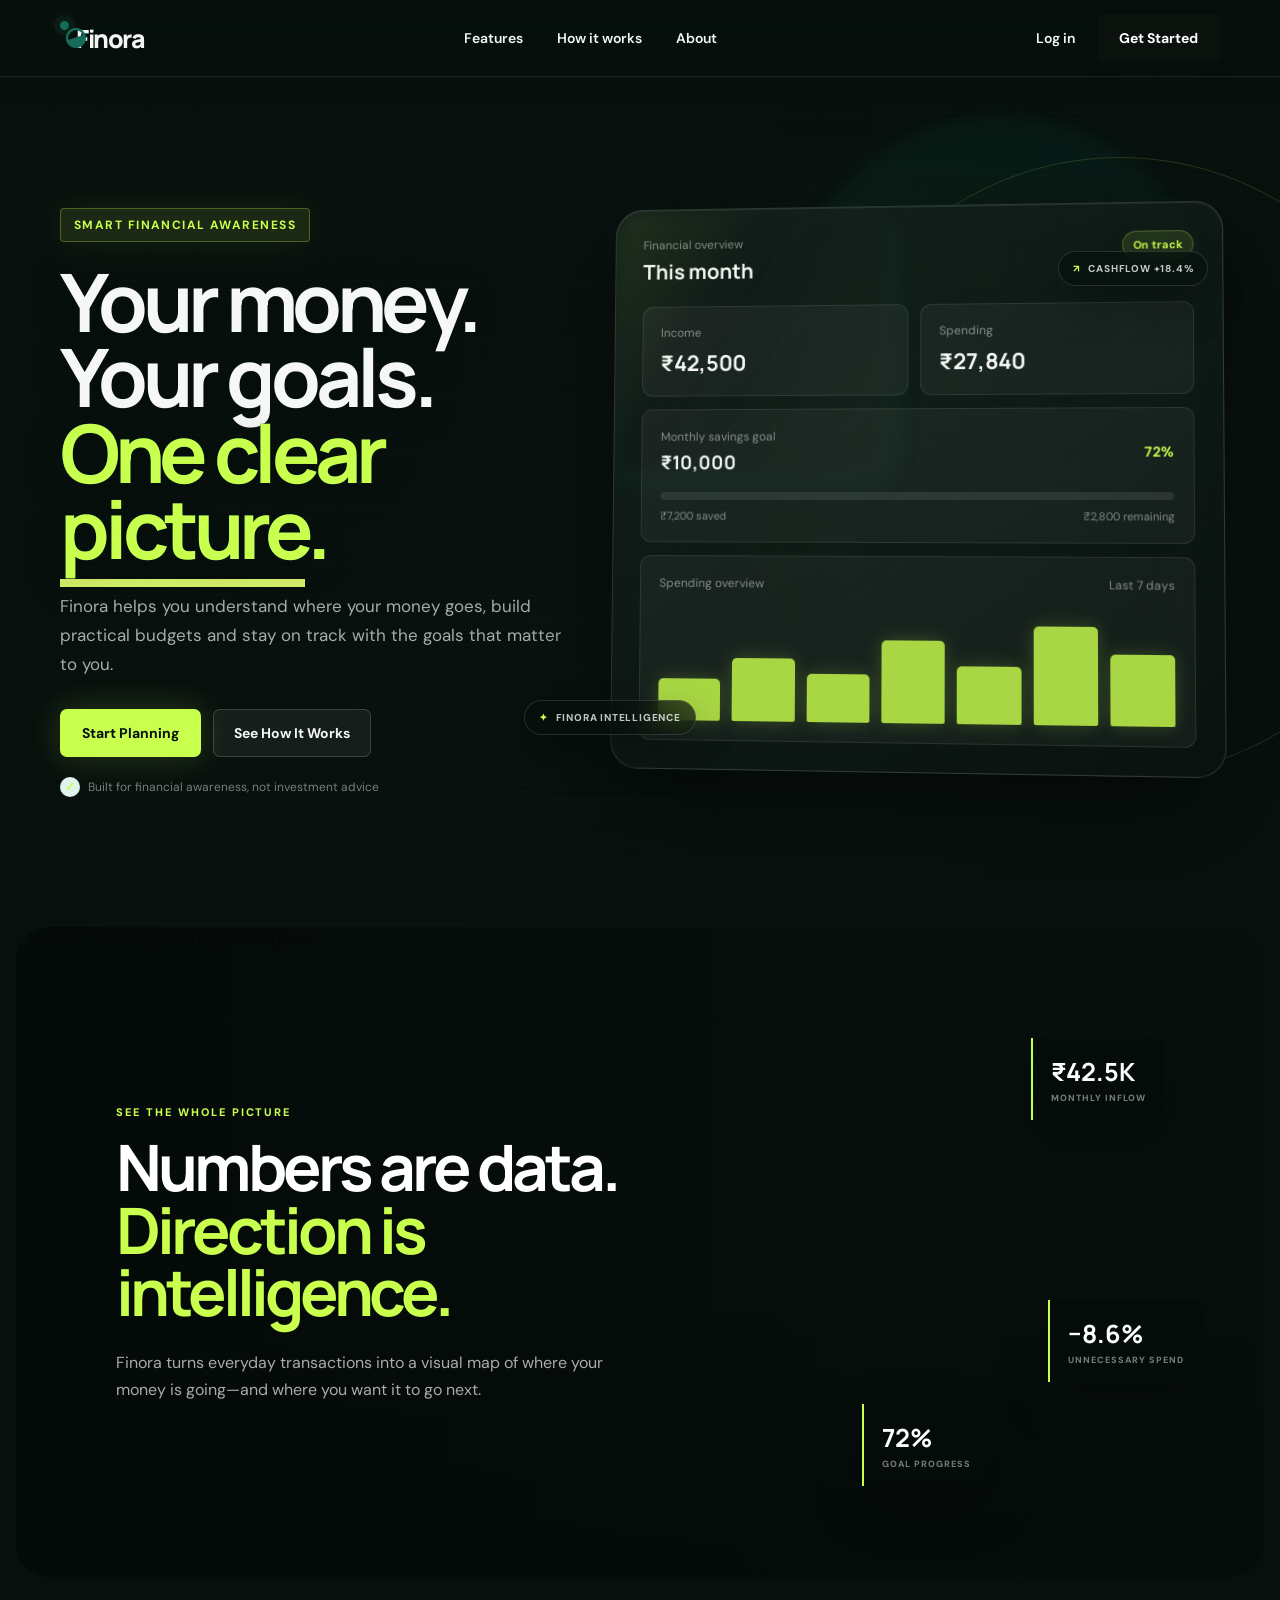
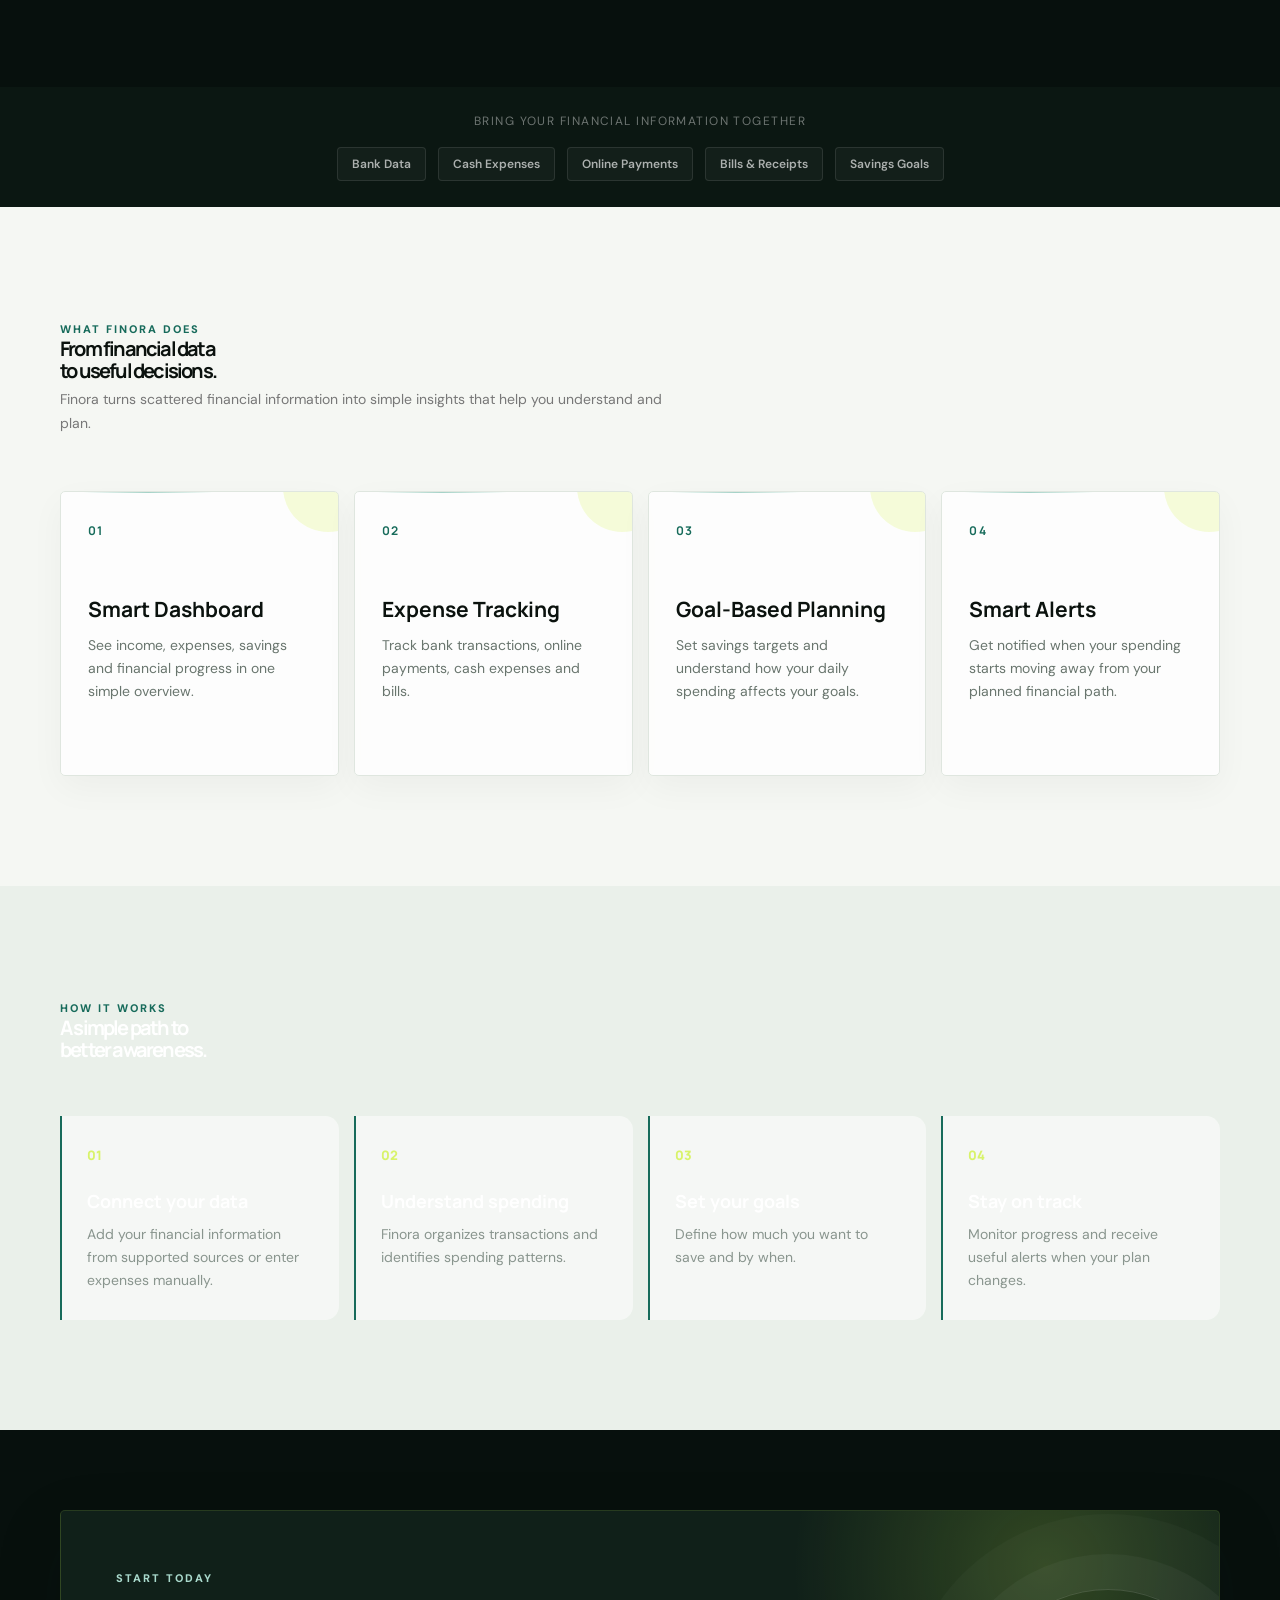
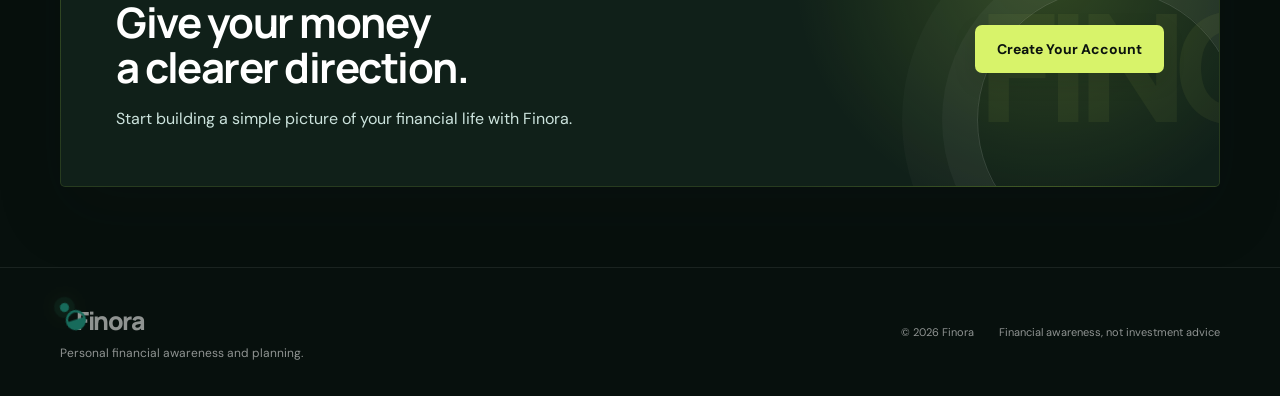
==== commit 13477b87: "Build cinematic Finora landing composition" ====
--- a/frontend/index.html
+++ b/frontend/index.html
@@ -37,6 +37,16 @@
     <main>
 
         <section class="hero">
+            <div class="hero-media">
+                <video class="hero-video" autoplay muted loop playsinline poster="https://images.unsplash.com/photo-1551288049-bebda4e38f71?auto=format&fit=crop&w=1800&q=85">
+                    <source src="https://cdn.coverr.co/videos/coverr-aerial-view-of-a-city-at-night-1572/1080p.mp4" type="video/mp4">
+                </video>
+                <div class="hero-video-shade"></div>
+                <div class="hero-scanline"></div>
+                <div class="hero-orbit orbit-one"></div>
+                <div class="hero-orbit orbit-two"></div>
+            </div>
+
             <div class="container hero-grid">
 
                 <div class="hero-content">
@@ -74,6 +84,9 @@
 
                 </div>
 
+
+                <div class="hero-floating-tag tag-income"><span>↗</span> CASHFLOW +18.4%</div>
+                <div class="hero-floating-tag tag-ai"><span>✦</span> FINORA INTELLIGENCE</div>
 
                 <div class="dashboard-preview">
 
@@ -146,6 +159,21 @@
             </div>
         </section>
 
+        <section class="visual-break">
+            <div class="visual-break-image">
+                <img src="https://images.unsplash.com/photo-1559526324-593bc073d938?auto=format&fit=crop&w=1800&q=85" alt="Modern financial planning workspace" loading="lazy">
+                <div class="visual-break-overlay"></div>
+                <div class="visual-break-copy">
+                    <span class="section-tag">SEE THE WHOLE PICTURE</span>
+                    <h2>Numbers are data.<br><em>Direction is intelligence.</em></h2>
+                    <p>Finora turns everyday transactions into a visual map of where your money is going—and where you want it to go next.</p>
+                </div>
+                <div class="visual-data data-one"><strong>₹42.5K</strong><span>MONTHLY INFLOW</span></div>
+                <div class="visual-data data-two"><strong>72%</strong><span>GOAL PROGRESS</span></div>
+                <div class="visual-data data-three"><strong>−8.6%</strong><span>UNNECESSARY SPEND</span></div>
+            </div>
+        </section>
+
 
         <section class="trusted-section">
             <div class="container">
@@ -346,6 +374,10 @@
 
 
     <script src="js/main.js"></script>
+    <script>
+        const heroVideo = document.querySelector(".hero-video");
+        if (heroVideo) heroVideo.play().catch(function () {});
+    </script>
 
 </body>
 </html>
--- a/frontend/css/style.css
+++ b/frontend/css/style.css
@@ -1013,4 +1013,5732 @@
     .form-row {
         grid-template-columns: 1fr;
     }
-}+}
+
+
+/* =========================
+   FINANCIAL ONBOARDING
+========================= */
+
+.onboarding-page {
+    min-height: 100vh;
+    background:
+        radial-gradient(circle at 10% 15%, rgba(232, 244, 240, 0.9), transparent 30%),
+        radial-gradient(circle at 90% 85%, rgba(232, 244, 240, 0.8), transparent 30%),
+        var(--background);
+}
+
+.onboarding-page .auth-container {
+    min-height: 100vh;
+    display: flex;
+    align-items: center;
+    justify-content: center;
+    padding: 40px 24px;
+}
+
+.onboarding-page .auth-box {
+    width: 100%;
+    max-width: 570px;
+    padding: 42px;
+    background: var(--surface);
+    border: 1px solid var(--border);
+    border-radius: 18px;
+    box-shadow: 0 25px 70px rgba(16, 24, 40, 0.09);
+}
+
+.onboarding-page .brand {
+    color: var(--primary);
+    font-family: "Manrope", sans-serif;
+    font-size: 25px;
+    font-weight: 800;
+    letter-spacing: -1px;
+    margin-bottom: 34px;
+}
+
+.onboarding-page .auth-box h1 {
+    color: var(--text);
+    font-family: "Manrope", sans-serif;
+    font-size: 32px;
+    line-height: 1.1;
+    letter-spacing: -1.2px;
+}
+
+.onboarding-page .auth-subtitle {
+    margin-top: 12px;
+    margin-bottom: 30px;
+    color: var(--muted);
+    font-size: 14px;
+    line-height: 1.6;
+}
+
+.onboarding-page .auth-form {
+    display: flex;
+    flex-direction: column;
+    gap: 19px;
+}
+
+.onboarding-page .input-group {
+    display: flex;
+    flex-direction: column;
+    gap: 8px;
+}
+
+.onboarding-page .input-group label {
+    color: #344054;
+    font-size: 13px;
+    font-weight: 600;
+}
+
+.onboarding-page .input-group input,
+.onboarding-page .input-group select {
+    width: 100%;
+    height: 50px;
+    padding: 0 15px;
+    border: 1px solid #d9dde5;
+    border-radius: 9px;
+    outline: none;
+    background: white;
+    color: var(--text);
+    font-size: 14px;
+    transition: 0.2s ease;
+}
+
+.onboarding-page .input-group input:focus,
+.onboarding-page .input-group select:focus {
+    border-color: var(--primary);
+    box-shadow: 0 0 0 3px rgba(23, 107, 91, 0.1);
+}
+
+.onboarding-page .input-group input::placeholder {
+    color: #98a2b3;
+}
+
+.onboarding-page .auth-button {
+    width: 100%;
+    height: 52px;
+    margin-top: 6px;
+    border: none;
+    border-radius: 9px;
+    background: var(--primary);
+    color: white;
+    font-size: 15px;
+    font-weight: 700;
+    cursor: pointer;
+    transition: 0.2s ease;
+}
+
+.onboarding-page .auth-button:hover {
+    background: var(--primary-dark);
+    transform: translateY(-1px);
+}
+
+@media (max-width: 600px) {
+    .onboarding-page .auth-container {
+        padding: 20px 16px;
+    }
+
+    .onboarding-page .auth-box {
+        padding: 30px 22px;
+    }
+
+    .onboarding-page .auth-box h1 {
+        font-size: 28px;
+    }
+}
+
+
+/* DASHBOARD */
+
+.dashboard-page {
+    min-height: 100vh;
+    background: #f5f7f4;
+}
+
+.dashboard-layout {
+    min-height: 100vh;
+    display: flex;
+}
+
+.sidebar {
+    width: 245px;
+    min-height: 100vh;
+    background: #17211b;
+    color: white;
+    padding: 28px 18px;
+    display: flex;
+    flex-direction: column;
+    position: fixed;
+    left: 0;
+    top: 0;
+}
+
+.sidebar-brand a {
+    color: white;
+    text-decoration: none;
+    font-size: 27px;
+    font-weight: 800;
+    padding: 0 14px;
+}
+
+.sidebar-nav {
+    margin-top: 55px;
+    display: flex;
+    flex-direction: column;
+    gap: 8px;
+}
+
+.sidebar-link {
+    color: #aeb8b1;
+    text-decoration: none;
+    padding: 13px 14px;
+    border-radius: 10px;
+    display: flex;
+    align-items: center;
+    gap: 12px;
+    font-size: 14px;
+    font-weight: 600;
+}
+
+.sidebar-link span {
+    width: 20px;
+    text-align: center;
+    font-size: 17px;
+}
+
+.sidebar-link.active {
+    background: #eef2df;
+    color: #17211b;
+}
+
+.sidebar-link:hover:not(.active) {
+    background: #243029;
+    color: white;
+}
+
+.coming-link small {
+    margin-left: auto;
+    font-size: 9px;
+    text-transform: uppercase;
+    color: #78857c;
+}
+
+.sidebar-bottom {
+    margin-top: auto;
+}
+
+.sidebar-note {
+    background: #202c24;
+    border-radius: 12px;
+    padding: 13px;
+    display: flex;
+    gap: 10px;
+    margin-bottom: 18px;
+}
+
+.sidebar-note > span {
+    color: #c7d69e;
+}
+
+.sidebar-note strong {
+    font-size: 11px;
+}
+
+.sidebar-note p {
+    color: #8d9991;
+    margin: 4px 0 0;
+    font-size: 10px;
+}
+
+.logout-button {
+    width: 100%;
+    border: 1px solid #344239;
+    background: transparent;
+    color: #aeb8b1;
+    padding: 11px;
+    border-radius: 9px;
+    cursor: pointer;
+    font-weight: 600;
+}
+
+.logout-button:hover {
+    color: white;
+    background: #243029;
+}
+
+.dashboard-main {
+    width: calc(100% - 245px);
+    margin-left: 245px;
+    padding: 38px 46px;
+}
+
+.dashboard-header {
+    display: flex;
+    justify-content: space-between;
+    align-items: center;
+    gap: 30px;
+    margin-bottom: 28px;
+}
+
+.dashboard-label,
+.panel-label {
+    color: #78857c;
+    font-size: 10px;
+    font-weight: 700;
+    letter-spacing: .12em;
+}
+
+.dashboard-header h1 {
+    margin: 7px 0 4px;
+    font-size: 32px;
+    letter-spacing: -1px;
+}
+
+.dashboard-header p {
+    color: #69756d;
+    margin: 0;
+    font-size: 14px;
+}
+
+.profile-chip {
+    display: flex;
+    align-items: center;
+    gap: 10px;
+    background: white;
+    border: 1px solid #e2e6e1;
+    padding: 8px 13px 8px 8px;
+    border-radius: 30px;
+}
+
+.profile-avatar {
+    width: 36px;
+    height: 36px;
+    border-radius: 50%;
+    background: #dfe8c5;
+    color: #263226;
+    display: grid;
+    place-items: center;
+    font-weight: 800;
+}
+
+.profile-chip strong,
+.profile-chip span {
+    display: block;
+}
+
+.profile-chip strong {
+    font-size: 12px;
+}
+
+.profile-chip span {
+    color: #89938c;
+    font-size: 10px;
+    margin-top: 2px;
+}
+
+.status-banner {
+    background: #edf2e1;
+    border: 1px solid #dce5c7;
+    border-radius: 14px;
+    padding: 16px 18px;
+    display: flex;
+    align-items: center;
+    gap: 13px;
+    margin-bottom: 22px;
+}
+
+.status-icon {
+    width: 34px;
+    height: 34px;
+    border-radius: 50%;
+    background: #d6e2b5;
+    display: grid;
+    place-items: center;
+    font-weight: 800;
+}
+
+.status-banner strong {
+    font-size: 13px;
+}
+
+.status-banner p {
+    margin: 3px 0 0;
+    color: #69745f;
+    font-size: 11px;
+}
+
+.status-tag {
+    margin-left: auto;
+    font-size: 9px;
+    font-weight: 800;
+    letter-spacing: .08em;
+    color: #68744f;
+}
+
+.summary-grid {
+    display: grid;
+    grid-template-columns: repeat(4, 1fr);
+    gap: 15px;
+    margin-bottom: 20px;
+}
+
+.summary-card {
+    background: white;
+    border: 1px solid #e4e8e3;
+    border-radius: 14px;
+    padding: 20px;
+}
+
+.summary-card span,
+.summary-card small {
+    display: block;
+}
+
+.summary-card span {
+    color: #7b857e;
+    font-size: 11px;
+    font-weight: 600;
+}
+
+.summary-card strong {
+    display: block;
+    font-size: 25px;
+    margin: 9px 0 5px;
+}
+
+.summary-card small {
+    color: #9aa29d;
+    font-size: 10px;
+}
+
+.highlight-card {
+    background: #17211b;
+    color: white;
+    border-color: #17211b;
+}
+
+.highlight-card span,
+.highlight-card small {
+    color: #aeb8b1;
+}
+
+.dashboard-grid {
+    display: grid;
+    grid-template-columns: 1.4fr 1fr;
+    gap: 18px;
+}
+
+.panel {
+    background: white;
+    border: 1px solid #e4e8e3;
+    border-radius: 15px;
+    padding: 22px;
+}
+
+.panel-heading {
+    display: flex;
+    justify-content: space-between;
+    align-items: flex-start;
+}
+
+.panel-heading h2 {
+    font-size: 18px;
+    margin: 5px 0 0;
+}
+
+.panel-badge {
+    font-size: 9px;
+    background: #f0f2ed;
+    padding: 6px 9px;
+    border-radius: 20px;
+    color: #69736c;
+}
+
+.position-content {
+    display: flex;
+    align-items: center;
+    gap: 40px;
+    margin-top: 25px;
+}
+
+.position-circle {
+    width: 145px;
+    height: 145px;
+    border-radius: 50%;
+    background: conic-gradient(
+        #68794e 0deg,
+        #68794e 230deg,
+        #e7eae5 230deg
+    );
+    display: grid;
+    place-items: center;
+    flex-shrink: 0;
+}
+
+.position-circle div {
+    width: 112px;
+    height: 112px;
+    border-radius: 50%;
+    background: white;
+    display: grid;
+    place-content: center;
+    text-align: center;
+}
+
+.position-circle strong,
+.position-circle span {
+    display: block;
+}
+
+.position-circle strong {
+    font-size: 25px;
+}
+
+.position-circle span {
+    color: #8b958e;
+    font-size: 10px;
+}
+
+.position-details {
+    flex: 1;
+}
+
+.detail-row {
+    display: flex;
+    justify-content: space-between;
+    padding: 12px 0;
+    border-bottom: 1px solid #edf0ec;
+    font-size: 12px;
+}
+
+.detail-row:last-child {
+    border-bottom: 0;
+}
+
+.detail-row span {
+    color: #727d75;
+}
+
+.detail-row i {
+    width: 7px;
+    height: 7px;
+    display: inline-block;
+    border-radius: 50%;
+    margin-right: 7px;
+}
+
+.income-dot {
+    background: #718c57;
+}
+
+.expense-dot {
+    background: #b07c67;
+}
+
+.saving-dot {
+    background: #7e8791;
+}
+
+.priority-content {
+    margin-top: 24px;
+}
+
+.priority-icon {
+    width: 42px;
+    height: 42px;
+    border-radius: 10px;
+    background: #edf2df;
+    color: #68794e;
+    display: grid;
+    place-items: center;
+}
+
+.priority-content h3 {
+    font-size: 17px;
+    margin: 15px 0 7px;
+}
+
+.priority-content p {
+    color: #727d75;
+    font-size: 12px;
+    line-height: 1.6;
+}
+
+.future-feature {
+    border-top: 1px solid #edf0ec;
+    margin-top: 20px;
+    padding-top: 16px;
+}
+
+.future-feature span,
+.future-feature strong {
+    display: block;
+}
+
+.future-feature span {
+    font-size: 9px;
+    letter-spacing: .1em;
+    color: #9aa39d;
+    font-weight: 700;
+}
+
+.future-feature strong {
+    font-size: 12px;
+    margin-top: 5px;
+}
+
+.dashboard-section-heading {
+    display: flex;
+    justify-content: space-between;
+    align-items: end;
+    margin: 35px 0 15px;
+}
+
+.dashboard-section-heading h2 {
+    font-size: 21px;
+    margin: 5px 0 0;
+}
+
+.dashboard-section-heading p {
+    color: #89938c;
+    font-size: 11px;
+}
+
+.roadmap-grid {
+    display: grid;
+    grid-template-columns: repeat(4, 1fr);
+    gap: 14px;
+}
+
+.roadmap-card {
+    background: white;
+    border: 1px solid #e4e8e3;
+    border-radius: 14px;
+    padding: 18px;
+}
+
+.active-roadmap {
+    border-color: #cbd6b2;
+}
+
+.roadmap-number {
+    font-size: 21px;
+    font-weight: 800;
+    color: #c6cec5;
+}
+
+.roadmap-status {
+    display: block;
+    color: #87917f;
+    font-size: 8px;
+    font-weight: 800;
+    letter-spacing: .1em;
+    margin-top: 17px;
+}
+
+.roadmap-card h3 {
+    font-size: 13px;
+    margin: 5px 0;
+}
+
+.roadmap-card p {
+    color: #7c867f;
+    font-size: 10px;
+    line-height: 1.5;
+}
+
+.dashboard-footer {
+    display: flex;
+    justify-content: space-between;
+    color: #9aa29d;
+    font-size: 10px;
+    padding: 30px 2px 5px;
+}
+
+@media (max-width: 1000px) {
+    .summary-grid,
+    .roadmap-grid {
+        grid-template-columns: repeat(2, 1fr);
+    }
+
+    .dashboard-grid {
+        grid-template-columns: 1fr;
+    }
+}
+
+@media (max-width: 750px) {
+    .sidebar {
+        width: 70px;
+        padding: 25px 10px;
+    }
+
+    .sidebar-brand a {
+        font-size: 18px;
+        padding: 0;
+    }
+
+    .sidebar-link {
+        justify-content: center;
+        padding: 12px 5px;
+    }
+
+    .sidebar-link small {
+        display: none;
+    }
+
+    .sidebar-note {
+        display: none;
+    }
+
+    .dashboard-main {
+        width: calc(100% - 70px);
+        margin-left: 70px;
+        padding: 25px 18px;
+    }
+
+    .dashboard-header {
+        align-items: flex-start;
+        flex-direction: column;
+    }
+
+    .summary-grid,
+    .roadmap-grid {
+        grid-template-columns: 1fr;
+    }
+}
+
+@media (max-width: 600px) {
+    .auth-container {
+        padding: 15px;
+    }
+
+    .auth-box {
+        padding: 28px 22px;
+    }
+
+    .auth-box h1 {
+        font-size: 27px;
+    }
+}
+
+.expense-layout {
+    display: grid;
+    grid-template-columns: 380px 1fr;
+    gap: 24px;
+    margin-top: 30px;
+}
+
+.expense-form-card,
+.expense-list-card {
+    background: #ffffff;
+    border: 1px solid #e8e8e8;
+    border-radius: 18px;
+    padding: 28px;
+    box-shadow: 0 8px 25px rgba(0, 0, 0, 0.04);
+}
+
+.section-heading {
+    margin-bottom: 24px;
+}
+
+.section-heading h2 {
+    margin: 0 0 6px;
+    font-size: 20px;
+}
+
+.section-heading p {
+    margin: 0;
+    color: #777;
+    font-size: 14px;
+}
+
+.expense-form-card .input-group {
+    margin-bottom: 17px;
+}
+
+.expense-form-card label {
+    display: block;
+    margin-bottom: 7px;
+    font-size: 14px;
+    font-weight: 600;
+}
+
+.expense-form-card input,
+.expense-form-card select {
+    width: 100%;
+    box-sizing: border-box;
+    padding: 12px 13px;
+    border: 1px solid #dddddd;
+    border-radius: 10px;
+    font-size: 14px;
+    background: #ffffff;
+}
+
+.expense-form-card input:focus,
+.expense-form-card select:focus {
+    outline: none;
+    border-color: #eeac31;
+}
+
+#transaction-group {
+    display: none;
+}
+
+.expense-list {
+    display: flex;
+    flex-direction: column;
+    gap: 12px;
+}
+
+.expense-item {
+    display: flex;
+    justify-content: space-between;
+    align-items: center;
+    gap: 20px;
+    padding: 17px;
+    border: 1px solid #eeeeee;
+    border-radius: 13px;
+    background: #fafafa;
+}
+
+.expense-item h3 {
+    margin: 0 0 5px;
+    font-size: 15px;
+}
+
+.expense-item p {
+    margin: 0 0 4px;
+    color: #777;
+    font-size: 13px;
+}
+
+.expense-item span {
+    color: #999;
+    font-size: 12px;
+}
+
+.expense-item strong {
+    font-size: 16px;
+    white-space: nowrap;
+}
+
+.empty-expenses {
+    text-align: center;
+    padding: 45px 20px;
+    color: #888;
+}
+
+@media (max-width: 900px) {
+    .expense-layout {
+        grid-template-columns: 1fr;
+    }
+}
+
+.spending-panel {
+    margin-top: 24px;
+}
+
+.panel-heading {
+    margin-bottom: 24px;
+}
+
+.panel-heading h2 {
+    margin: 5px 0 0;
+    font-size: 21px;
+}
+
+.spending-content {
+    display: grid;
+    grid-template-columns: 360px 1fr;
+    gap: 40px;
+    align-items: center;
+}
+
+.chart-container {
+    height: 300px;
+    position: relative;
+}
+
+.category-summary {
+    display: flex;
+    flex-direction: column;
+    gap: 12px;
+}
+
+.category-row {
+    display: flex;
+    justify-content: space-between;
+    align-items: center;
+    padding: 15px 17px;
+    background: #fafafa;
+    border: 1px solid #eeeeee;
+    border-radius: 12px;
+}
+
+.category-row span {
+    font-size: 14px;
+    font-weight: 500;
+}
+
+.category-row strong {
+    font-size: 15px;
+}
+
+@media (max-width: 900px) {
+    .spending-content {
+        grid-template-columns: 1fr;
+    }
+
+    .chart-container {
+        height: 280px;
+    }
+}
+
+.recent-expenses-panel {
+    margin-top: 24px;
+}
+
+.recent-heading {
+    display: flex;
+    justify-content: space-between;
+    align-items: center;
+}
+
+.dashboard-action {
+    text-decoration: none;
+    font-size: 14px;
+    font-weight: 600;
+    color: #333;
+}
+
+.recent-expense-item {
+    display: flex;
+    justify-content: space-between;
+    align-items: center;
+    padding: 17px 0;
+    border-bottom: 1px solid #eeeeee;
+}
+
+.recent-expense-item:last-child {
+    border-bottom: none;
+}
+
+.recent-expense-item h3 {
+    margin: 0 0 5px;
+    font-size: 15px;
+}
+
+.recent-expense-item p {
+    margin: 0;
+    color: #888;
+    font-size: 13px;
+}
+
+.recent-expense-right {
+    text-align: right;
+}
+
+.recent-expense-right strong {
+    display: block;
+    font-size: 15px;
+}
+
+.recent-expense-right span {
+    display: block;
+    margin-top: 4px;
+    color: #999;
+    font-size: 12px;
+}
+
+/* ================================
+   FINORA PROFESSIONAL DASHBOARD
+================================ */
+
+.dashboard-page {
+    margin: 0;
+    min-height: 100vh;
+    background: #f5f6f8;
+    color: #18191b;
+    font-family: "DM Sans", sans-serif;
+}
+
+.finora-sidebar {
+    position: fixed;
+    top: 0;
+    left: 0;
+    width: 245px;
+    height: 100vh;
+    box-sizing: border-box;
+    padding: 28px 18px;
+    background: #17191c;
+    color: #ffffff;
+    display: flex;
+    flex-direction: column;
+    justify-content: space-between;
+    z-index: 20;
+}
+
+.sidebar-top {
+    width: 100%;
+}
+
+.finora-brand {
+    display: flex;
+    align-items: center;
+    gap: 10px;
+    padding: 4px 10px 38px;
+    color: #ffffff;
+    text-decoration: none;
+    font-size: 21px;
+    font-weight: 800;
+    letter-spacing: -0.5px;
+}
+
+.brand-mark {
+    width: 34px;
+    height: 34px;
+    border-radius: 10px;
+    display: flex;
+    align-items: center;
+    justify-content: center;
+    background: #eeac31;
+    color: #17191c;
+    font-size: 17px;
+    font-weight: 800;
+}
+
+.sidebar-section-title {
+    padding: 0 12px 12px;
+    color: #777b82;
+    font-size: 10px;
+    font-weight: 700;
+    letter-spacing: 1.4px;
+}
+
+.finora-nav {
+    display: flex;
+    flex-direction: column;
+    gap: 5px;
+}
+
+.finora-nav-link {
+    min-height: 45px;
+    box-sizing: border-box;
+    padding: 0 12px;
+    display: flex;
+    align-items: center;
+    gap: 12px;
+    border-radius: 11px;
+    color: #969aa1;
+    text-decoration: none;
+    font-size: 14px;
+    font-weight: 500;
+    transition: 0.2s ease;
+}
+
+.finora-nav-link:hover {
+    background: #22252a;
+    color: #ffffff;
+}
+
+.finora-nav-link.active {
+    background: #eeac31;
+    color: #17191c;
+    font-weight: 700;
+}
+
+.nav-icon {
+    width: 20px;
+    text-align: center;
+    font-size: 17px;
+}
+
+.nav-soon {
+    margin-left: auto;
+    padding: 3px 7px;
+    border-radius: 20px;
+    background: #292c31;
+    color: #858990;
+    font-size: 8px;
+    font-weight: 700;
+    letter-spacing: 0.5px;
+}
+
+.finora-nav-link.active .nav-soon {
+    background: rgba(0, 0, 0, 0.1);
+    color: #333333;
+}
+
+.sidebar-bottom {
+    display: flex;
+    flex-direction: column;
+    gap: 18px;
+}
+
+.sidebar-note {
+    display: flex;
+    align-items: flex-start;
+    gap: 10px;
+    padding: 13px 12px;
+    border: 1px solid #292c31;
+    border-radius: 12px;
+}
+
+.sidebar-note-dot {
+    width: 7px;
+    height: 7px;
+    margin-top: 5px;
+    flex-shrink: 0;
+    border-radius: 50%;
+    background: #eeac31;
+}
+
+.sidebar-note strong {
+    display: block;
+    font-size: 11px;
+    color: #d6d8db;
+}
+
+.sidebar-note p {
+    margin: 4px 0 0;
+    color: #777b82;
+    font-size: 10px;
+    line-height: 1.4;
+}
+
+.finora-logout {
+    width: 100%;
+    border: 0;
+    background: transparent;
+    color: #898d94;
+    display: flex;
+    align-items: center;
+    gap: 11px;
+    padding: 10px 12px;
+    border-radius: 10px;
+    cursor: pointer;
+    font-family: inherit;
+    font-size: 13px;
+    text-align: left;
+}
+
+.finora-logout:hover {
+    background: #22252a;
+    color: #ffffff;
+}
+
+
+/* MAIN */
+
+.finora-main {
+    margin-left: 245px;
+    min-height: 100vh;
+    padding: 36px 42px 25px;
+    box-sizing: border-box;
+}
+
+.finora-header {
+    display: flex;
+    justify-content: space-between;
+    align-items: flex-start;
+    gap: 30px;
+    margin-bottom: 30px;
+}
+
+.header-eyebrow,
+.panel-label {
+    margin: 0;
+    color: #9a9da3;
+    font-size: 10px;
+    font-weight: 800;
+    letter-spacing: 1.5px;
+}
+
+.finora-header h1 {
+    margin: 7px 0 5px;
+    font-size: 30px;
+    line-height: 1.15;
+    letter-spacing: -1px;
+}
+
+.header-description {
+    margin: 0;
+    color: #85888e;
+    font-size: 14px;
+}
+
+.header-right {
+    display: flex;
+    align-items: center;
+    gap: 18px;
+}
+
+.today-badge {
+    display: flex;
+    align-items: center;
+    gap: 7px;
+    padding: 9px 12px;
+    border: 1px solid #e3e4e7;
+    border-radius: 9px;
+    background: #ffffff;
+    color: #686b71;
+    font-size: 12px;
+}
+
+.today-dot {
+    width: 6px;
+    height: 6px;
+    border-radius: 50%;
+    background: #eeac31;
+}
+
+.profile-chip {
+    display: flex;
+    align-items: center;
+    gap: 10px;
+    padding: 6px 12px 6px 6px;
+    border: 1px solid #e3e4e7;
+    border-radius: 12px;
+    background: #ffffff;
+}
+
+.profile-avatar {
+    width: 35px;
+    height: 35px;
+    display: flex;
+    align-items: center;
+    justify-content: center;
+    border-radius: 10px;
+    background: #eeac31;
+    color: #202020;
+    font-size: 13px;
+    font-weight: 800;
+}
+
+.profile-chip strong {
+    display: block;
+    font-size: 12px;
+}
+
+.profile-chip span {
+    display: block;
+    margin-top: 2px;
+    color: #999ca1;
+    font-size: 10px;
+}
+
+
+/* SUMMARY */
+
+.financial-summary {
+    display: grid;
+    grid-template-columns: repeat(4, 1fr);
+    gap: 14px;
+    margin-bottom: 18px;
+}
+
+.money-card {
+    min-height: 142px;
+    box-sizing: border-box;
+    padding: 20px;
+    border: 1px solid #e5e6e8;
+    border-radius: 15px;
+    background: #ffffff;
+    transition: transform 0.2s ease, box-shadow 0.2s ease;
+}
+
+.money-card:hover {
+    transform: translateY(-2px);
+    box-shadow: 0 12px 28px rgba(25, 27, 30, 0.06);
+}
+
+.primary-money-card {
+    border-color: #e5a72e;
+    background: #eeac31;
+}
+
+.money-card-top {
+    display: flex;
+    align-items: center;
+    justify-content: space-between;
+    color: #85888e;
+    font-size: 12px;
+}
+
+.primary-money-card .money-card-top {
+    color: #4a3b1d;
+}
+
+.money-icon {
+    width: 27px;
+    height: 27px;
+    display: flex;
+    align-items: center;
+    justify-content: center;
+    border-radius: 8px;
+    background: #f8edda;
+    color: #6c5729;
+    font-size: 12px;
+    font-weight: 700;
+}
+
+.primary-money-card .money-icon {
+    background: rgba(255, 255, 255, 0.3);
+    color: #332b1b;
+}
+
+.money-card h2 {
+    margin: 19px 0 5px;
+    font-size: 25px;
+    letter-spacing: -0.7px;
+}
+
+.money-card p {
+    margin: 0;
+    color: #a0a2a7;
+    font-size: 11px;
+}
+
+.primary-money-card p {
+    color: #655123;
+}
+
+.savings-icon {
+    color: #39835c;
+}
+
+.spending-icon {
+    color: #a26045;
+}
+
+.muted-icon {
+    color: #777b81;
+}
+
+
+/* PANELS */
+
+.dashboard-grid {
+    display: grid;
+    grid-template-columns: 1.45fr 0.75fr;
+    gap: 18px;
+    margin-bottom: 18px;
+}
+
+.dashboard-panel {
+    box-sizing: border-box;
+    padding: 25px;
+    border: 1px solid #e4e5e7;
+    border-radius: 16px;
+    background: #ffffff;
+}
+
+.panel-top {
+    display: flex;
+    align-items: flex-start;
+    justify-content: space-between;
+    gap: 20px;
+}
+
+.panel-top h2 {
+    margin: 6px 0 0;
+    font-size: 18px;
+    letter-spacing: -0.3px;
+}
+
+.panel-description {
+    margin: 6px 0 0;
+    color: #94979d;
+    font-size: 12px;
+}
+
+.position-status {
+    display: flex;
+    align-items: center;
+    gap: 6px;
+    padding: 6px 9px;
+    border-radius: 20px;
+    background: #f1f8f3;
+    color: #42825d;
+    font-size: 10px;
+    font-weight: 700;
+}
+
+.position-status span {
+    width: 6px;
+    height: 6px;
+    border-radius: 50%;
+    background: #55a56f;
+}
+
+.position-main {
+    margin-top: 28px;
+}
+
+.position-number span {
+    display: block;
+    color: #8d9096;
+    font-size: 12px;
+}
+
+.position-number strong {
+    display: block;
+    margin-top: 5px;
+    font-size: 30px;
+    letter-spacing: -1px;
+}
+
+.position-progress {
+    margin-top: 23px;
+}
+
+.progress-info {
+    display: flex;
+    justify-content: space-between;
+    margin-bottom: 8px;
+    color: #8d9095;
+    font-size: 11px;
+}
+
+.progress-info strong {
+    color: #33363a;
+}
+
+.progress-track {
+    height: 8px;
+    overflow: hidden;
+    border-radius: 20px;
+    background: #eeeeef;
+}
+
+.progress-fill {
+    width: 0;
+    height: 100%;
+    border-radius: inherit;
+    background: #eeac31;
+    transition: width 0.5s ease;
+}
+
+.position-breakdown {
+    display: grid;
+    grid-template-columns: repeat(3, 1fr);
+    margin-top: 25px;
+    padding-top: 18px;
+    border-top: 1px solid #eeeeef;
+}
+
+.position-breakdown div {
+    padding-right: 15px;
+}
+
+.position-breakdown div + div {
+    padding-left: 15px;
+    border-left: 1px solid #eeeeef;
+}
+
+.position-breakdown span {
+    display: block;
+    color: #9a9da2;
+    font-size: 10px;
+}
+
+.position-breakdown strong {
+    display: block;
+    margin-top: 5px;
+    font-size: 13px;
+}
+
+
+/* PRIORITY */
+
+.priority-panel {
+    background: #1b1d20;
+    color: #ffffff;
+    border-color: #1b1d20;
+}
+
+.priority-top {
+    display: flex;
+    justify-content: space-between;
+    align-items: center;
+}
+
+.priority-panel .panel-label {
+    color: #777c83;
+}
+
+.priority-icon {
+    width: 30px;
+    height: 30px;
+    display: flex;
+    align-items: center;
+    justify-content: center;
+    border-radius: 9px;
+    background: rgba(238, 172, 49, 0.13);
+    color: #eeac31;
+}
+
+.priority-panel h2 {
+    margin: 23px 0 7px;
+    font-size: 19px;
+}
+
+.priority-panel h3 {
+    margin: 0;
+    color: #eeac31;
+    font-size: 14px;
+}
+
+.priority-panel p {
+    margin: 13px 0 0;
+    color: #999da4;
+    font-size: 12px;
+    line-height: 1.7;
+}
+
+.priority-footer {
+    display: flex;
+    justify-content: space-between;
+    margin-top: 28px;
+    padding-top: 15px;
+    border-top: 1px solid #303338;
+    color: #70747b;
+    font-size: 10px;
+}
+
+
+/* SPENDING */
+
+.spending-panel {
+    margin-bottom: 18px;
+}
+
+.spending-panel-top {
+    margin-bottom: 25px;
+}
+
+.panel-action {
+    color: #65696f;
+    text-decoration: none;
+    font-size: 11px;
+    font-weight: 700;
+}
+
+.panel-action:hover {
+    color: #222426;
+}
+
+.spending-content {
+    display: grid;
+    grid-template-columns: 350px 1fr;
+    gap: 45px;
+    align-items: center;
+}
+
+.chart-container {
+    height: 280px;
+    position: relative;
+}
+
+.category-heading {
+    display: flex;
+    justify-content: space-between;
+    padding: 0 14px 10px;
+    color: #a1a4a9;
+    font-size: 10px;
+    font-weight: 700;
+    text-transform: uppercase;
+    letter-spacing: 0.7px;
+}
+
+.category-summary {
+    display: flex;
+    flex-direction: column;
+    gap: 8px;
+}
+
+.category-row {
+    display: flex;
+    justify-content: space-between;
+    align-items: center;
+    padding: 13px 14px;
+    border: 1px solid #eeeeef;
+    border-radius: 10px;
+    background: #fafafa;
+    transition: 0.2s ease;
+}
+
+.category-row:hover {
+    border-color: #dedfe1;
+    background: #ffffff;
+}
+
+.category-row span {
+    color: #55585d;
+    font-size: 12px;
+    font-weight: 500;
+}
+
+.category-row strong {
+    color: #27292c;
+    font-size: 12px;
+}
+
+
+/* RECENT */
+
+.recent-expenses-panel {
+    margin-bottom: 18px;
+}
+
+.recent-expense-item {
+    display: flex;
+    justify-content: space-between;
+    align-items: center;
+    padding: 15px 3px;
+    border-bottom: 1px solid #eeeeef;
+}
+
+.recent-expense-item:last-child {
+    border-bottom: 0;
+}
+
+.recent-expense-item h3 {
+    margin: 0 0 5px;
+    color: #292b2e;
+    font-size: 13px;
+}
+
+.recent-expense-item p {
+    margin: 0;
+    color: #96999f;
+    font-size: 11px;
+}
+
+.recent-expense-right {
+    text-align: right;
+}
+
+.recent-expense-right strong {
+    display: block;
+    color: #282a2d;
+    font-size: 13px;
+}
+
+.recent-expense-right span {
+    display: block;
+    margin-top: 4px;
+    color: #a2a4a9;
+    font-size: 10px;
+}
+
+.empty-expenses {
+    padding: 30px;
+    text-align: center;
+    color: #999ca1;
+    font-size: 12px;
+}
+
+
+/* ROADMAP */
+
+.roadmap-panel {
+    margin-bottom: 25px;
+}
+
+.roadmap-grid {
+    display: grid;
+    grid-template-columns: repeat(4, 1fr);
+    gap: 10px;
+    margin-top: 22px;
+}
+
+.roadmap-item {
+    position: relative;
+    display: flex;
+    align-items: flex-start;
+    gap: 10px;
+    padding: 16px;
+    border: 1px solid #eeeeef;
+    border-radius: 12px;
+    background: #fafafa;
+}
+
+.roadmap-number {
+    color: #b2b4b8;
+    font-size: 10px;
+    font-weight: 800;
+}
+
+.roadmap-item strong {
+    display: block;
+    font-size: 11px;
+}
+
+.roadmap-item p {
+    margin: 5px 0 0;
+    color: #999ca1;
+    font-size: 10px;
+    line-height: 1.4;
+}
+
+.roadmap-check {
+    position: absolute;
+    top: 13px;
+    right: 13px;
+    color: #4d9a68;
+    font-size: 12px;
+}
+
+.roadmap-soon {
+    position: absolute;
+    top: 12px;
+    right: 10px;
+    color: #aaaeb3;
+    font-size: 7px;
+    font-weight: 800;
+    letter-spacing: 0.6px;
+}
+
+
+/* FOOTER */
+
+.finora-footer {
+    display: flex;
+    justify-content: space-between;
+    padding: 5px 3px 10px;
+    color: #a3a6ab;
+    font-size: 10px;
+}
+
+
+/* RESPONSIVE */
+
+@media (max-width: 1100px) {
+
+    .financial-summary {
+        grid-template-columns: repeat(2, 1fr);
+    }
+
+    .dashboard-grid {
+        grid-template-columns: 1fr;
+    }
+
+    .roadmap-grid {
+        grid-template-columns: repeat(2, 1fr);
+    }
+
+    .spending-content {
+        grid-template-columns: 1fr;
+    }
+
+    .chart-container {
+        max-width: 360px;
+        margin: auto;
+    }
+}
+
+
+@media (max-width: 800px) {
+
+    .finora-sidebar {
+        position: relative;
+        width: 100%;
+        height: auto;
+        min-height: auto;
+    }
+
+    .finora-sidebar .sidebar-bottom {
+        display: none;
+    }
+
+    .finora-nav {
+        flex-direction: row;
+        overflow-x: auto;
+    }
+
+    .finora-nav-link {
+        white-space: nowrap;
+    }
+
+    .sidebar-section-title {
+        display: none;
+    }
+
+    .finora-brand {
+        padding-bottom: 18px;
+    }
+
+    .finora-main {
+        margin-left: 0;
+        padding: 25px 18px;
+    }
+
+    .finora-header {
+        flex-direction: column;
+    }
+
+    .header-right {
+        width: 100%;
+        justify-content: space-between;
+    }
+}
+
+
+@media (max-width: 600px) {
+
+    .financial-summary {
+        grid-template-columns: 1fr;
+    }
+
+    .roadmap-grid {
+        grid-template-columns: 1fr;
+    }
+
+    .position-breakdown {
+        grid-template-columns: 1fr;
+        gap: 13px;
+    }
+
+    .position-breakdown div + div {
+        padding-left: 0;
+        border-left: 0;
+    }
+
+    .finora-footer {
+        flex-direction: column;
+        gap: 7px;
+    }
+}
+
+.analytics-cards {
+    display: grid;
+    grid-template-columns: repeat(4, 1fr);
+    gap: 18px;
+    margin-bottom: 24px;
+}
+
+.analytics-card {
+    background: #ffffff;
+    border: 1px solid #e8e8e8;
+    border-radius: 18px;
+    padding: 22px;
+    box-shadow: 0 8px 25px rgba(0, 0, 0, 0.04);
+}
+
+.analytics-card-top {
+    display: flex;
+    justify-content: space-between;
+    align-items: center;
+    color: #8b8b8b;
+    font-size: 11px;
+    font-weight: 700;
+    letter-spacing: 0.08em;
+}
+
+.analytics-card h2 {
+    margin: 18px 0 6px;
+    font-size: 27px;
+    color: #171717;
+}
+
+.analytics-card p {
+    margin: 0;
+    color: #8b8b8b;
+    font-size: 13px;
+}
+
+.health-card h2 {
+    font-size: 23px;
+}
+
+.insight-panel {
+    margin-bottom: 24px;
+}
+
+.insight-symbol {
+    width: 38px;
+    height: 38px;
+    display: flex;
+    align-items: center;
+    justify-content: center;
+    border-radius: 12px;
+    background: #fff5dc;
+    color: #eeac31;
+    font-size: 18px;
+}
+
+.insight-content {
+    display: flex;
+    align-items: center;
+    gap: 16px;
+    margin-top: 22px;
+    padding: 18px 20px;
+    background: #fafafa;
+    border-radius: 14px;
+}
+
+.insight-icon {
+    width: 38px;
+    height: 38px;
+    flex-shrink: 0;
+    display: flex;
+    align-items: center;
+    justify-content: center;
+    border-radius: 50%;
+    background: #eeac31;
+    color: #ffffff;
+    font-weight: 700;
+}
+
+.insight-content p {
+    margin: 0;
+    color: #444444;
+    font-size: 14px;
+    line-height: 1.6;
+}
+
+@media (max-width: 1100px) {
+    .analytics-cards {
+        grid-template-columns: repeat(2, 1fr);
+    }
+}
+
+@media (max-width: 650px) {
+    .analytics-cards {
+        grid-template-columns: 1fr;
+    }
+}
+
+.trend-panel {
+    margin-bottom: 24px;
+}
+
+.trend-chart-container {
+    position: relative;
+    height: 300px;
+    margin-top: 24px;
+}
+
+.goal-layout {
+    display: grid;
+    grid-template-columns: 1fr 1fr;
+    gap: 18px;
+    margin-bottom: 18px;
+}
+
+.goal-form-panel,
+.goal-summary-panel {
+    min-height: 430px;
+}
+
+.goal-form-group {
+    display: flex;
+    flex-direction: column;
+    gap: 8px;
+    margin-top: 24px;
+}
+
+.goal-form-group label {
+    color: #55585d;
+    font-size: 12px;
+    font-weight: 700;
+}
+
+.goal-form-group input {
+    width: 100%;
+    height: 50px;
+    padding: 0 15px;
+    box-sizing: border-box;
+    border: 1px solid #dedfe2;
+    border-radius: 10px;
+    outline: none;
+    background: #ffffff;
+    color: #202226;
+    font-family: inherit;
+    font-size: 14px;
+}
+
+.goal-form-group input:focus {
+    border-color: #eeac31;
+    box-shadow: 0 0 0 3px rgba(238, 172, 49, 0.12);
+}
+
+.goal-input-prefix {
+    display: flex;
+    height: 50px;
+    overflow: hidden;
+    border: 1px solid #dedfe2;
+    border-radius: 10px;
+    background: #ffffff;
+}
+
+.goal-input-prefix span {
+    width: 45px;
+    display: flex;
+    align-items: center;
+    justify-content: center;
+    background: #f6f6f7;
+    border-right: 1px solid #dedfe2;
+    color: #66696e;
+    font-size: 14px;
+    font-weight: 700;
+}
+
+.goal-input-prefix input {
+    height: 100%;
+    border: 0;
+    border-radius: 0;
+}
+
+.goal-input-prefix input:focus {
+    box-shadow: none;
+}
+
+.goal-save-button {
+    width: 100%;
+    height: 52px;
+    margin-top: 28px;
+    border: 0;
+    border-radius: 10px;
+    background: #eeac31;
+    color: #202020;
+    font-family: inherit;
+    font-size: 14px;
+    font-weight: 800;
+    cursor: pointer;
+    transition: 0.2s ease;
+}
+
+.goal-save-button:hover {
+    background: #e2a02a;
+    transform: translateY(-1px);
+}
+
+.goal-summary-panel {
+    background: #1b1d20;
+    color: #ffffff;
+    border-color: #1b1d20;
+}
+
+.goal-summary-panel .panel-label {
+    color: #777c83;
+}
+
+.goal-summary-panel h2 {
+    margin: 12px 0 8px;
+    color: #eeac31;
+    font-size: 23px;
+}
+
+.goal-summary-panel > p:not(.panel-label) {
+    color: #999da4;
+    font-size: 12px;
+    line-height: 1.6;
+}
+
+.goal-stat-list {
+    margin-top: 25px;
+}
+
+.goal-stat {
+    display: flex;
+    justify-content: space-between;
+    align-items: center;
+    padding: 14px 0;
+    border-bottom: 1px solid #303338;
+}
+
+.goal-stat span {
+    color: #999da4;
+    font-size: 11px;
+}
+
+.goal-stat strong {
+    color: #ffffff;
+    font-size: 13px;
+}
+
+.highlight-stat strong {
+    color: #eeac31;
+}
+
+.goal-progress-panel {
+    margin-bottom: 25px;
+}
+
+.goal-progress-panel .panel-top > strong {
+    color: #eeac31;
+    font-size: 18px;
+}
+
+.goal-progress-track {
+    height: 11px;
+    margin-top: 27px;
+    overflow: hidden;
+    border-radius: 20px;
+    background: #eeeeef;
+}
+
+.goal-progress-fill {
+    width: 0;
+    height: 100%;
+    border-radius: inherit;
+    background: #eeac31;
+    transition: width 0.6s ease;
+}
+
+.goal-progress-footer {
+    display: flex;
+    justify-content: space-between;
+    margin-top: 12px;
+    color: #96999f;
+    font-size: 11px;
+}
+
+.goal-progress-footer strong {
+    color: #33363a;
+}
+
+@media (max-width: 900px) {
+    .goal-layout {
+        grid-template-columns: 1fr;
+    }
+}
+
+@media (max-width: 600px) {
+    .goal-progress-footer {
+        flex-direction: column;
+        gap: 8px;
+    }
+}
+
+.dashboard-goal-panel {
+    margin-bottom: 18px;
+}
+
+.goal-view-link {
+    color: #eeac31;
+    font-size: 11px;
+    font-weight: 700;
+    text-decoration: none;
+}
+
+.dashboard-goal-progress {
+    display: flex;
+    align-items: center;
+    gap: 15px;
+    margin-top: 24px;
+}
+
+.dashboard-goal-track {
+    flex: 1;
+    height: 10px;
+    overflow: hidden;
+    border-radius: 20px;
+    background: #eeeeef;
+}
+
+.dashboard-goal-fill {
+    width: 0;
+    height: 100%;
+    border-radius: inherit;
+    background: #eeac31;
+    transition: width 0.6s ease;
+}
+
+.dashboard-goal-progress > strong {
+    min-width: 40px;
+    color: #eeac31;
+    font-size: 13px;
+}
+
+.dashboard-goal-stats {
+    display: grid;
+    grid-template-columns: repeat(4, 1fr);
+    gap: 15px;
+    margin-top: 22px;
+}
+
+.dashboard-goal-stats div {
+    padding: 14px;
+    border-radius: 10px;
+    background: #f7f7f7;
+}
+
+.dashboard-goal-stats span {
+    display: block;
+    margin-bottom: 6px;
+    color: #888b90;
+    font-size: 10px;
+}
+
+.dashboard-goal-stats strong {
+    color: #25272a;
+    font-size: 13px;
+}
+
+@media (max-width: 700px) {
+
+    .dashboard-goal-stats {
+        grid-template-columns: 1fr 1fr;
+    }
+
+}
+
+.goal-budget-status,
+.dashboard-budget-status {
+    margin-top: 18px;
+    padding: 12px 14px;
+    border-radius: 9px;
+    background: #f3f3f3;
+    color: #55585d;
+    font-size: 11px;
+    font-weight: 700;
+}
+
+.goal-budget-status.healthy,
+.dashboard-budget-status.healthy {
+    background: #eef7ef;
+    color: #397447;
+}
+
+.goal-budget-status.near-limit,
+.dashboard-budget-status.near-limit {
+    background: #fff5df;
+    color: #9a6900;
+}
+
+.goal-budget-status.over-budget,
+.dashboard-budget-status.over-budget {
+    background: #fbeaea;
+    color: #a33a3a;
+}
+
+.alerts-overview {
+    display: grid;
+    grid-template-columns: 280px 1fr;
+    gap: 20px;
+    margin-bottom: 34px;
+}
+
+.alert-count-card {
+    background: #ffffff;
+    border: 1px solid #e8e8e8;
+    border-radius: 18px;
+    padding: 24px;
+    display: flex;
+    align-items: center;
+    gap: 18px;
+}
+
+.alert-count-icon {
+    width: 52px;
+    height: 52px;
+    border-radius: 15px;
+    display: flex;
+    align-items: center;
+    justify-content: center;
+    background: #fff4dc;
+    color: #c27a00;
+    font-size: 21px;
+    font-weight: 700;
+}
+
+.alert-count-card span {
+    display: block;
+    color: #777;
+    font-size: 13px;
+    margin-bottom: 5px;
+}
+
+.alert-count-card strong {
+    display: block;
+    font-size: 30px;
+    line-height: 1;
+}
+
+.alerts-intro-card {
+    background: #f7f8fa;
+    border-radius: 18px;
+    padding: 24px;
+    display: flex;
+    align-items: flex-start;
+    gap: 15px;
+}
+
+.alerts-intro-icon {
+    width: 34px;
+    height: 34px;
+    min-width: 34px;
+    border-radius: 50%;
+    display: flex;
+    align-items: center;
+    justify-content: center;
+    background: #e7e9ee;
+    color: #555;
+    font-size: 13px;
+    font-weight: 700;
+}
+
+.alerts-intro-card h3 {
+    margin: 1px 0 7px;
+    font-size: 16px;
+}
+
+.alerts-intro-card p {
+    margin: 0;
+    max-width: 650px;
+    color: #707070;
+    font-size: 14px;
+    line-height: 1.6;
+}
+
+.alerts-main-section {
+    margin-bottom: 28px;
+}
+
+.section-header {
+    display: flex;
+    justify-content: space-between;
+    align-items: flex-end;
+    margin-bottom: 16px;
+}
+
+.section-eyebrow {
+    display: block;
+    color: #999;
+    font-size: 10px;
+    font-weight: 700;
+    letter-spacing: 1.4px;
+    margin-bottom: 5px;
+}
+
+.section-header h2 {
+    margin: 0;
+    font-size: 21px;
+}
+
+.secondary-button {
+    border: 1px solid #dddddd;
+    background: #ffffff;
+    padding: 10px 17px;
+    border-radius: 10px;
+    font-size: 13px;
+    font-weight: 600;
+    cursor: pointer;
+}
+
+.secondary-button:hover {
+    background: #f5f5f5;
+}
+
+.alerts-list {
+    display: flex;
+    flex-direction: column;
+    gap: 12px;
+}
+
+.financial-alert {
+    display: flex;
+    align-items: flex-start;
+    gap: 17px;
+    background: #ffffff;
+    border: 1px solid #e8e8e8;
+    border-radius: 17px;
+    padding: 21px 22px;
+    transition: transform 0.15s ease, box-shadow 0.15s ease;
+}
+
+.financial-alert:hover {
+    transform: translateY(-1px);
+    box-shadow: 0 7px 22px rgba(0, 0, 0, 0.05);
+}
+
+.financial-alert-icon {
+    width: 43px;
+    height: 43px;
+    min-width: 43px;
+    border-radius: 13px;
+    display: flex;
+    align-items: center;
+    justify-content: center;
+    font-weight: 700;
+}
+
+.financial-alert-content {
+    flex: 1;
+}
+
+.financial-alert-top {
+    margin-bottom: 5px;
+}
+
+.financial-alert-level {
+    font-size: 10px;
+    font-weight: 700;
+    text-transform: uppercase;
+    letter-spacing: 0.8px;
+}
+
+.financial-alert h3 {
+    margin: 0 0 6px;
+    font-size: 16px;
+    font-weight: 700;
+}
+
+.financial-alert p {
+    margin: 0;
+    color: #707070;
+    font-size: 13px;
+    line-height: 1.55;
+}
+
+.financial-alert.warning {
+    border-left: 4px solid #e1a01b;
+}
+
+.financial-alert.warning .financial-alert-icon {
+    background: #fff3d8;
+    color: #bd7600;
+}
+
+.financial-alert.warning .financial-alert-level {
+    color: #b87300;
+}
+
+.financial-alert.info {
+    border-left: 4px solid #6675e8;
+}
+
+.financial-alert.info .financial-alert-icon {
+    background: #edf0ff;
+    color: #5968d8;
+}
+
+.financial-alert.info .financial-alert-level {
+    color: #5968d8;
+}
+
+.financial-alert.critical {
+    border-left: 4px solid #d64a4a;
+}
+
+.financial-alert.critical .financial-alert-icon {
+    background: #ffe7e7;
+    color: #c73535;
+}
+
+.financial-alert.critical .financial-alert-level {
+    color: #c73535;
+}
+
+.financial-alert.success {
+    border-left: 4px solid #42a66a;
+}
+
+.financial-alert.success .financial-alert-icon {
+    background: #e7f7ed;
+    color: #328454;
+}
+
+.financial-alert.success .financial-alert-level {
+    color: #328454;
+}
+
+.alerts-loading,
+.alerts-error {
+    background: #ffffff;
+    border: 1px solid #e8e8e8;
+    border-radius: 17px;
+    padding: 30px;
+    text-align: center;
+    color: #777;
+}
+
+.alerts-error strong {
+    display: block;
+    color: #333;
+    margin-bottom: 5px;
+}
+
+.alerts-error p {
+    margin: 0;
+    font-size: 13px;
+}
+
+.financial-awareness-card {
+    display: flex;
+    align-items: flex-start;
+    gap: 14px;
+    background: #f7f8fa;
+    border-radius: 17px;
+    padding: 20px 22px;
+    margin-bottom: 30px;
+}
+
+.awareness-icon {
+    width: 29px;
+    height: 29px;
+    min-width: 29px;
+    border-radius: 50%;
+    background: #e5e7eb;
+    display: flex;
+    align-items: center;
+    justify-content: center;
+    font-size: 12px;
+    font-weight: 700;
+}
+
+.financial-awareness-card h3 {
+    margin: 1px 0 5px;
+    font-size: 13px;
+}
+
+.financial-awareness-card p {
+    margin: 0;
+    color: #777;
+    font-size: 12px;
+    line-height: 1.6;
+}
+
+.nav-alert-count {
+    min-width: 19px;
+    height: 19px;
+    padding: 0 5px;
+    border-radius: 10px;
+    display: inline-flex;
+    align-items: center;
+    justify-content: center;
+    background: #e3a11a;
+    color: #ffffff;
+    font-size: 10px;
+    font-weight: 700;
+}
+
+.disabled-nav {
+    opacity: 0.45;
+    cursor: default;
+}
+
+@media (max-width: 850px) {
+
+    .alerts-overview {
+        grid-template-columns: 1fr;
+    }
+
+}
+
+@media (max-width: 600px) {
+
+    .section-header {
+        align-items: flex-start;
+        gap: 15px;
+    }
+
+    .financial-alert {
+        padding: 17px;
+    }
+
+}
+
+/* ================================
+   FINORA ALERTS
+================================ */
+
+.alerts-summary-grid {
+    display: grid;
+    grid-template-columns: 280px 1fr;
+    gap: 14px;
+    margin-bottom: 18px;
+}
+
+.alert-total-card,
+.alert-monitor-card {
+    box-sizing: border-box;
+    min-height: 130px;
+    padding: 22px;
+    border: 1px solid #e4e5e7;
+    border-radius: 16px;
+    background: #ffffff;
+}
+
+.alert-total-card {
+    display: flex;
+    align-items: center;
+    gap: 16px;
+}
+
+.alert-total-icon {
+    width: 48px;
+    height: 48px;
+    display: grid;
+    place-items: center;
+    border-radius: 13px;
+    background: #fff2d8;
+    color: #a96d00;
+    font-size: 19px;
+    font-weight: 800;
+}
+
+.alert-total-card span {
+    display: block;
+    color: #999ca2;
+    font-size: 9px;
+    font-weight: 800;
+    letter-spacing: 1.2px;
+}
+
+.alert-total-card strong {
+    display: block;
+    margin-top: 5px;
+    font-size: 29px;
+    letter-spacing: -1px;
+}
+
+.alert-monitor-card {
+    display: flex;
+    align-items: center;
+    gap: 15px;
+    background: #1b1d20;
+    border-color: #1b1d20;
+    color: #ffffff;
+}
+
+.alert-monitor-icon {
+    width: 38px;
+    height: 38px;
+    min-width: 38px;
+    display: grid;
+    place-items: center;
+    border-radius: 11px;
+    background: rgba(238, 172, 49, 0.13);
+    color: #eeac31;
+}
+
+.alert-monitor-card .panel-label {
+    color: #777c83;
+}
+
+.alert-monitor-card h2 {
+    margin: 5px 0 5px;
+    font-size: 17px;
+}
+
+.alert-monitor-card > div:last-child p:last-child {
+    margin: 0;
+    max-width: 680px;
+    color: #999da4;
+    font-size: 12px;
+    line-height: 1.6;
+}
+
+.alerts-panel {
+    margin-bottom: 18px;
+}
+
+.alerts-panel-heading {
+    align-items: center;
+}
+
+.alerts-refresh-button {
+    border: 1px solid #e1e2e5;
+    background: #ffffff;
+    color: #4d5055;
+    border-radius: 9px;
+    padding: 9px 14px;
+    font-family: inherit;
+    font-size: 12px;
+    font-weight: 700;
+    cursor: pointer;
+}
+
+.alerts-refresh-button:hover {
+    border-color: #eeac31;
+    color: #8a610e;
+    background: #fffaf0;
+}
+
+.alerts-list {
+    display: flex;
+    flex-direction: column;
+    gap: 11px;
+    margin-top: 22px;
+}
+
+.financial-alert {
+    display: flex;
+    align-items: flex-start;
+    gap: 15px;
+    padding: 17px;
+    border: 1px solid #e6e7e9;
+    border-radius: 13px;
+    background: #fafafa;
+}
+
+.financial-alert-icon {
+    width: 39px;
+    height: 39px;
+    min-width: 39px;
+    display: grid;
+    place-items: center;
+    border-radius: 11px;
+    font-size: 14px;
+    font-weight: 800;
+}
+
+.financial-alert-content {
+    min-width: 0;
+    flex: 1;
+}
+
+.financial-alert-top {
+    margin-bottom: 4px;
+}
+
+.financial-alert-level {
+    font-size: 9px;
+    font-weight: 800;
+    letter-spacing: 1px;
+    text-transform: uppercase;
+}
+
+.financial-alert h3 {
+    margin: 0 0 5px;
+    font-size: 14px;
+    letter-spacing: -0.1px;
+}
+
+.financial-alert p {
+    margin: 0;
+    color: #777b82;
+    font-size: 12px;
+    line-height: 1.6;
+}
+
+.financial-alert.warning {
+    border-left: 3px solid #e0a12a;
+}
+
+.financial-alert.warning .financial-alert-icon {
+    background: #fff1d3;
+    color: #a86d00;
+}
+
+.financial-alert.warning .financial-alert-level {
+    color: #a86d00;
+}
+
+.financial-alert.critical {
+    border-left: 3px solid #d75a52;
+}
+
+.financial-alert.critical .financial-alert-icon {
+    background: #fde9e7;
+    color: #b43e37;
+}
+
+.financial-alert.critical .financial-alert-level {
+    color: #b43e37;
+}
+
+.financial-alert.info {
+    border-left: 3px solid #6878a7;
+}
+
+.financial-alert.info .financial-alert-icon {
+    background: #edf0f7;
+    color: #56688e;
+}
+
+.financial-alert.info .financial-alert-level {
+    color: #56688e;
+}
+
+.financial-alert.success {
+    border-left: 3px solid #4f956d;
+}
+
+.financial-alert.success .financial-alert-icon {
+    background: #e8f4ec;
+    color: #397653;
+}
+
+.financial-alert.success .financial-alert-level {
+    color: #397653;
+}
+
+.alerts-loading,
+.alerts-error {
+    padding: 32px 20px;
+    border: 1px dashed #dfe1e4;
+    border-radius: 13px;
+    background: #fafafa;
+    color: #85888e;
+    text-align: center;
+    font-size: 12px;
+}
+
+.alerts-error strong {
+    display: block;
+    margin-bottom: 5px;
+    color: #33363a;
+}
+
+.alerts-error p {
+    margin: 0;
+    color: #85888e;
+}
+
+.alert-awareness-panel {
+    display: flex;
+    align-items: flex-start;
+    gap: 14px;
+    margin-bottom: 18px;
+    background: #f1f3f0;
+    border-color: #e2e5e1;
+}
+
+.alert-awareness-icon {
+    width: 31px;
+    height: 31px;
+    min-width: 31px;
+    display: grid;
+    place-items: center;
+    border-radius: 50%;
+    background: #e2e6df;
+    color: #687260;
+    font-size: 12px;
+    font-weight: 800;
+}
+
+.alert-awareness-panel h2 {
+    margin: 5px 0 5px;
+    font-size: 14px;
+}
+
+.alert-awareness-panel p:last-child {
+    margin: 0;
+    max-width: 850px;
+    color: #777d76;
+    font-size: 11px;
+    line-height: 1.6;
+}
+
+.nav-alert-count {
+    min-width: 18px;
+    height: 18px;
+    padding: 0 5px;
+    margin-left: auto;
+    box-sizing: border-box;
+    display: inline-flex;
+    align-items: center;
+    justify-content: center;
+    border-radius: 10px;
+    background: #eeac31;
+    color: #17191c;
+    font-size: 9px;
+    font-weight: 800;
+}
+
+@media (max-width: 850px) {
+    .alerts-summary-grid {
+        grid-template-columns: 1fr;
+    }
+}
+
+@media (max-width: 750px) {
+    .alerts-panel-heading {
+        align-items: flex-start;
+        flex-direction: column;
+    }
+
+    .alerts-refresh-button {
+        width: 100%;
+    }
+}
+
+
+/* FINORA V0.8 FINANCIAL SIGNALS */
+
+.signal-panel {
+    margin-top: 18px;
+    overflow: hidden;
+}
+
+.signal-panel-top {
+    margin-bottom: 20px;
+}
+
+.dashboard-signal-layout {
+    display: grid;
+    grid-template-columns: minmax(0, 1fr) 240px;
+    gap: 14px;
+}
+
+.signal-highlight {
+    display: flex;
+    align-items: flex-start;
+    gap: 16px;
+    min-height: 116px;
+    padding: 20px;
+    border: 1px solid #e7e8eb;
+    border-radius: 14px;
+    background: #fafafa;
+    transition: 0.2s ease;
+}
+
+.signal-highlight:hover {
+    transform: translateY(-1px);
+    box-shadow: 0 10px 25px rgba(25, 27, 30, 0.05);
+}
+
+.signal-highlight-icon {
+    width: 38px;
+    height: 38px;
+    flex-shrink: 0;
+    display: flex;
+    align-items: center;
+    justify-content: center;
+    border-radius: 11px;
+    background: #e9f4ee;
+    color: #16845c;
+    font-weight: 800;
+}
+
+.signal-highlight-label {
+    display: block;
+    margin-bottom: 6px;
+    color: #16845c;
+    font-size: 9px;
+    font-weight: 800;
+    letter-spacing: 1px;
+}
+
+.signal-highlight h3 {
+    margin: 0;
+    font-family: "Manrope", sans-serif;
+    font-size: 17px;
+}
+
+.signal-highlight p {
+    max-width: 650px;
+    margin: 7px 0 0;
+    color: #777b82;
+    font-size: 12px;
+    line-height: 1.6;
+}
+
+.signal-highlight.warning {
+    border-color: #ead9ad;
+    background: #fffbf1;
+}
+
+.signal-highlight.warning .signal-highlight-icon {
+    background: #fff0d2;
+    color: #b87900;
+}
+
+.signal-highlight.warning .signal-highlight-label {
+    color: #b87900;
+}
+
+.signal-highlight.critical {
+    border-color: #e9c8c8;
+    background: #fff7f7;
+}
+
+.signal-highlight.critical .signal-highlight-icon {
+    background: #f9dddd;
+    color: #b42318;
+}
+
+.signal-highlight.critical .signal-highlight-label {
+    color: #b42318;
+}
+
+.signal-highlight.info {
+    border-color: #d7e1ee;
+    background: #f7faff;
+}
+
+.signal-highlight.info .signal-highlight-icon {
+    background: #e4edf8;
+    color: #35618d;
+}
+
+.signal-highlight.info .signal-highlight-label {
+    color: #35618d;
+}
+
+.signal-side-stats {
+    display: grid;
+    grid-template-rows: 1fr 1fr;
+    gap: 14px;
+}
+
+.signal-side-stats > div {
+    display: flex;
+    flex-direction: column;
+    justify-content: center;
+    padding: 17px 18px;
+    border: 1px solid #e7e8eb;
+    border-radius: 14px;
+    background: #ffffff;
+}
+
+.signal-side-stats span {
+    color: #8a8e95;
+    font-size: 10px;
+}
+
+.signal-side-stats strong {
+    margin-top: 6px;
+    font-family: "Manrope", sans-serif;
+    font-size: 18px;
+}
+
+.nav-alert-count {
+    min-width: 19px;
+    height: 19px;
+    margin-left: auto;
+    padding: 0 5px;
+    display: inline-flex;
+    align-items: center;
+    justify-content: center;
+    border-radius: 20px;
+    background: #eeac31;
+    color: #17191c;
+    font-size: 9px;
+    font-weight: 800;
+}
+
+.finora-nav-link.active .nav-alert-count {
+    background: rgba(23, 25, 28, 0.15);
+}
+
+@media (max-width: 900px) {
+    .dashboard-signal-layout {
+        grid-template-columns: 1fr;
+    }
+
+    .signal-side-stats {
+        grid-template-columns: 1fr 1fr;
+        grid-template-rows: none;
+    }
+}
+
+@media (max-width: 600px) {
+    .signal-side-stats {
+        grid-template-columns: 1fr;
+    }
+
+    .signal-highlight {
+        padding: 16px;
+    }
+}
+
+/* FINORA V0.9 INTELLIGENCE */
+
+.insight-hero-grid {
+    display: grid;
+    grid-template-columns: 1.15fr 0.85fr;
+    gap: 18px;
+    margin-bottom: 18px;
+}
+
+.intelligence-spark {
+    width: 38px;
+    height: 38px;
+    display: grid;
+    place-items: center;
+    border-radius: 11px;
+    background: #fff3d9;
+    color: #eeac31;
+}
+
+.intelligence-score {
+    display: flex;
+    align-items: baseline;
+    gap: 4px;
+    margin-top: 28px;
+}
+
+.intelligence-score strong {
+    font-family: "Manrope", sans-serif;
+    font-size: 58px;
+    line-height: 1;
+    letter-spacing: -3px;
+}
+
+.intelligence-score span {
+    color: #9a9da3;
+    font-size: 14px;
+}
+
+.intelligence-track {
+    height: 8px;
+    margin-top: 18px;
+    overflow: hidden;
+    border-radius: 20px;
+    background: #eceef1;
+}
+
+.intelligence-track div {
+    width: 0;
+    height: 100%;
+    border-radius: inherit;
+    background: #eeac31;
+    transition: width 0.8s ease;
+}
+
+.intelligence-score-card > p {
+    margin-top: 13px;
+    color: #777b82;
+    font-size: 12px;
+    line-height: 1.6;
+}
+
+.intelligence-flow-row {
+    display: flex;
+    justify-content: space-between;
+    gap: 20px;
+    padding: 15px 0;
+    border-bottom: 1px solid #eceef0;
+    font-size: 12px;
+}
+
+.intelligence-flow-row:first-of-type {
+    margin-top: 16px;
+}
+
+.intelligence-flow-row:last-child {
+    border-bottom: 0;
+}
+
+.intelligence-flow-row span {
+    color: #85888e;
+}
+
+.intelligence-flow-row strong {
+    font-family: "Manrope", sans-serif;
+}
+
+.intelligence-insights-panel {
+    margin-bottom: 18px;
+}
+
+.intelligence-insights-list {
+    display: grid;
+    grid-template-columns: 1fr 1fr;
+    gap: 14px;
+    margin-top: 22px;
+}
+
+.intelligence-insight {
+    display: flex;
+    gap: 14px;
+    min-height: 145px;
+    padding: 19px;
+    border: 1px solid #e5e6e8;
+    border-radius: 14px;
+    background: #fafafa;
+}
+
+.intelligence-insight-icon {
+    width: 35px;
+    height: 35px;
+    flex-shrink: 0;
+    display: grid;
+    place-items: center;
+    border-radius: 10px;
+    background: #edf0f2;
+    color: #555a61;
+    font-weight: 800;
+}
+
+.intelligence-insight-type {
+    display: block;
+    color: #969aa1;
+    font-size: 8px;
+    font-weight: 800;
+    letter-spacing: 1px;
+}
+
+.intelligence-insight h3 {
+    margin-top: 6px;
+    font-family: "Manrope", sans-serif;
+    font-size: 15px;
+}
+
+.intelligence-insight p {
+    margin-top: 8px;
+    color: #777b82;
+    font-size: 12px;
+    line-height: 1.6;
+}
+
+.insight-warning {
+    border-color: #ead9ad;
+    background: #fffbf1;
+}
+
+.insight-warning .intelligence-insight-icon {
+    background: #fff0d2;
+    color: #b87900;
+}
+
+.insight-positive {
+    border-color: #cfe6db;
+    background: #f5fbf8;
+}
+
+.insight-positive .intelligence-insight-icon {
+    background: #e1f2ea;
+    color: #16845c;
+}
+
+.insight-focus {
+    border-color: #d9e2ee;
+    background: #f7faff;
+}
+
+.insight-focus .intelligence-insight-icon {
+    background: #e6eef8;
+    color: #35618d;
+}
+
+.intelligence-disclaimer {
+    display: flex;
+    gap: 14px;
+    align-items: flex-start;
+}
+
+.intelligence-disclaimer h2 {
+    margin-top: 5px;
+    font-size: 16px;
+}
+
+.intelligence-disclaimer p:last-child {
+    margin-top: 7px;
+    max-width: 850px;
+    color: #777b82;
+    font-size: 12px;
+    line-height: 1.6;
+}
+
+.insight-loading,
+.insight-error {
+    padding: 30px;
+    border: 1px dashed #dfe1e5;
+    border-radius: 12px;
+    color: #85888e;
+    font-size: 12px;
+}
+
+@media (max-width: 850px) {
+    .insight-hero-grid,
+    .intelligence-insights-list {
+        grid-template-columns: 1fr;
+    }
+}
+
+
+/* FINORA V0.9 STATEMENT IMPORT */
+.expense-import-card {
+    background: #ffffff;
+    border: 1px solid #e7eaf0;
+    border-radius: 18px;
+    padding: 24px;
+    margin-bottom: 20px;
+    box-shadow: 0 8px 24px rgba(20, 27, 45, 0.04);
+}
+
+.import-dropzone {
+    min-height: 120px;
+    border: 1.5px dashed #cbd2df;
+    border-radius: 14px;
+    display: flex;
+    flex-direction: column;
+    align-items: center;
+    justify-content: center;
+    gap: 6px;
+    cursor: pointer;
+    transition: 0.2s ease;
+}
+
+.import-dropzone:hover {
+    border-color: #7c6cff;
+    background: #faf9ff;
+}
+
+.import-drop-icon {
+    font-size: 26px;
+    line-height: 1;
+}
+
+.import-dropzone strong {
+    font-size: 14px;
+}
+
+.import-dropzone span:last-child {
+    color: #8a91a1;
+    font-size: 12px;
+}
+
+.import-format-note {
+    margin: 14px 0;
+    font-size: 12px;
+    line-height: 1.6;
+    color: #7b8290;
+}
+
+.secondary-action-button {
+    width: 100%;
+    border: 0;
+    border-radius: 11px;
+    padding: 12px 16px;
+    background: #171a23;
+    color: #ffffff;
+    font-size: 13px;
+    font-weight: 600;
+    cursor: pointer;
+}
+
+.secondary-action-button:hover {
+    opacity: 0.9;
+}
+
+.import-status {
+    min-height: 18px;
+    margin: 10px 0 0;
+    font-size: 12px;
+    color: #6e7481;
+}
+
+@media (max-width: 900px) {
+    .expense-import-card {
+        padding: 18px;
+    }
+}
+
+
+/* FINORA V0.9 EXPENSE WORKSPACE */
+.expense-command-grid {
+    display: grid;
+    grid-template-columns: minmax(0, 1.15fr) minmax(320px, 0.85fr);
+    gap: 18px;
+    margin-bottom: 18px;
+}
+
+.expense-entry-panel,
+.expense-import-panel,
+.recent-expenses-panel {
+    min-width: 0;
+}
+
+.expense-panel-icon {
+    width: 34px;
+    height: 34px;
+    display: inline-flex;
+    align-items: center;
+    justify-content: center;
+    border-radius: 10px;
+    background: var(--soft-green);
+    color: var(--primary);
+    font-size: 18px;
+    font-weight: 700;
+}
+
+.finora-expense-form {
+    display: flex;
+    flex-direction: column;
+    gap: 16px;
+    margin-top: 22px;
+}
+
+.expense-form-row {
+    display: grid;
+    grid-template-columns: 1fr 1fr;
+    gap: 14px;
+}
+
+.finora-input-group {
+    display: flex;
+    flex-direction: column;
+    gap: 7px;
+}
+
+.finora-input-group label {
+    color: #344054;
+    font-size: 12px;
+    font-weight: 700;
+}
+
+.finora-input-group input,
+.finora-input-group select {
+    width: 100%;
+    min-height: 46px;
+    padding: 0 13px;
+    border: 1px solid #dfe3e9;
+    border-radius: 9px;
+    outline: none;
+    background: #ffffff;
+    color: #101828;
+    font-size: 13px;
+    transition: 0.2s ease;
+}
+
+.finora-input-group input:focus,
+.finora-input-group select:focus {
+    border-color: var(--primary);
+    box-shadow: 0 0 0 3px rgba(23, 107, 91, 0.08);
+}
+
+.money-input {
+    position: relative;
+}
+
+.money-input span {
+    position: absolute;
+    left: 13px;
+    top: 50%;
+    transform: translateY(-50%);
+    color: var(--primary);
+    font-weight: 700;
+    z-index: 1;
+}
+
+.money-input input {
+    padding-left: 31px;
+}
+
+.expense-primary-button {
+    min-height: 46px;
+    margin-top: 2px;
+    border: 0;
+    border-radius: 9px;
+    background: var(--primary);
+    color: white;
+    font-size: 13px;
+    font-weight: 700;
+    cursor: pointer;
+    transition: 0.2s ease;
+}
+
+.expense-primary-button:hover {
+    background: var(--primary-dark);
+    transform: translateY(-1px);
+}
+
+.expense-primary-button span {
+    margin-right: 5px;
+    font-size: 16px;
+}
+
+.expense-import-copy {
+    margin-top: 20px;
+    color: var(--muted);
+    font-size: 13px;
+    line-height: 1.65;
+}
+
+.expense-import-panel .import-dropzone {
+    margin-top: 18px;
+    min-height: 112px;
+    background: #fafbfc;
+}
+
+.expense-import-panel .import-format-note {
+    margin-top: 12px;
+}
+
+.expense-import-panel .secondary-action-button {
+    margin-top: 4px;
+    background: #17201d;
+}
+
+.recent-expenses-panel {
+    padding-bottom: 10px;
+}
+
+.expense-history-label {
+    color: #98a2b3;
+    font-size: 12px;
+}
+
+.finora-expense-list {
+    display: grid;
+    grid-template-columns: repeat(2, minmax(0, 1fr));
+    gap: 10px;
+    margin-top: 18px;
+}
+
+.finora-expense-list .expense-item {
+    min-width: 0;
+    padding: 16px 17px;
+    border: 1px solid var(--border);
+    border-radius: 12px;
+    background: #fafbfc;
+    display: flex;
+    align-items: center;
+    justify-content: space-between;
+    gap: 16px;
+    transition: 0.2s ease;
+}
+
+.finora-expense-list .expense-item:hover {
+    border-color: #d4d9e2;
+    transform: translateY(-1px);
+}
+
+.finora-expense-list .expense-item h3 {
+    color: var(--text);
+    font-family: "Manrope", sans-serif;
+    font-size: 14px;
+    font-weight: 700;
+    overflow: hidden;
+    text-overflow: ellipsis;
+    white-space: nowrap;
+}
+
+.finora-expense-list .expense-item p {
+    margin-top: 5px;
+    color: var(--muted);
+    font-size: 11px;
+    text-transform: capitalize;
+}
+
+.finora-expense-list .expense-item span {
+    display: block;
+    margin-top: 5px;
+    color: #98a2b3;
+    font-size: 10px;
+}
+
+.finora-expense-list .expense-item > strong {
+    flex-shrink: 0;
+    color: var(--text);
+    font-family: "Manrope", sans-serif;
+    font-size: 15px;
+}
+
+.finora-page-footer {
+    display: flex;
+    justify-content: space-between;
+    gap: 20px;
+    padding: 24px 2px 8px;
+    color: #98a2b3;
+    font-size: 11px;
+}
+
+@media (max-width: 1050px) {
+    .expense-command-grid {
+        grid-template-columns: 1fr;
+    }
+}
+
+@media (max-width: 700px) {
+    .expense-form-row,
+    .finora-expense-list {
+        grid-template-columns: 1fr;
+    }
+
+    .finora-page-footer {
+        flex-direction: column;
+    }
+}
+
+
+/* FINORA V0.9 RECEIPT OCR */
+.receipt-intelligence-panel {
+    margin-bottom: 18px;
+}
+
+.receipt-workspace {
+    display: grid;
+    grid-template-columns: minmax(250px, 0.72fr) minmax(360px, 1.28fr);
+    gap: 22px;
+    margin-top: 20px;
+}
+
+.receipt-dropzone {
+    min-height: 155px;
+    border: 1.5px dashed #cbd2df;
+    border-radius: 14px;
+    background: #fafbfc;
+    display: flex;
+    flex-direction: column;
+    align-items: center;
+    justify-content: center;
+    gap: 7px;
+    text-align: center;
+    cursor: pointer;
+    transition: 0.2s ease;
+}
+
+.receipt-dropzone:hover {
+    border-color: var(--primary);
+    background: #f7fbf9;
+}
+
+.receipt-scan-icon {
+    width: 42px;
+    height: 42px;
+    display: inline-flex;
+    align-items: center;
+    justify-content: center;
+    border-radius: 12px;
+    background: var(--soft-green);
+    color: var(--primary);
+    font-size: 22px;
+    font-weight: 700;
+}
+
+.receipt-dropzone strong {
+    font-size: 13px;
+    color: var(--text);
+}
+
+.receipt-dropzone span:last-child {
+    color: #98a2b3;
+    font-size: 11px;
+}
+
+.receipt-preview-wrap {
+    display: none;
+    margin-top: 12px;
+    height: 145px;
+    overflow: hidden;
+    border: 1px solid var(--border);
+    border-radius: 12px;
+    background: #f7f8fa;
+    text-align: center;
+}
+
+.receipt-preview-wrap.visible {
+    display: block;
+}
+
+.receipt-preview-wrap img {
+    width: 100%;
+    height: 100%;
+    object-fit: contain;
+}
+
+.receipt-intelligence-panel .secondary-action-button {
+    margin-top: 12px;
+}
+
+.receipt-intelligence-panel .secondary-action-button:disabled {
+    opacity: 0.55;
+    cursor: wait;
+}
+
+.receipt-result {
+    min-height: 225px;
+    border: 1px solid var(--border);
+    border-radius: 14px;
+    background: #fafbfc;
+    padding: 20px;
+}
+
+.receipt-result-empty {
+    min-height: 185px;
+    display: flex;
+    flex-direction: column;
+    align-items: center;
+    justify-content: center;
+    text-align: center;
+}
+
+.receipt-result-empty span {
+    width: 38px;
+    height: 38px;
+    display: inline-flex;
+    align-items: center;
+    justify-content: center;
+    border-radius: 10px;
+    background: #edf3f0;
+    color: var(--primary);
+    font-size: 17px;
+}
+
+.receipt-result-empty strong {
+    margin-top: 11px;
+    color: var(--text);
+    font-size: 13px;
+}
+
+.receipt-result-empty p {
+    max-width: 380px;
+    margin-top: 7px;
+    color: var(--muted);
+    font-size: 11px;
+    line-height: 1.6;
+}
+
+.receipt-review-form {
+    display: none;
+}
+
+.receipt-result.ready .receipt-result-empty {
+    display: none;
+}
+
+.receipt-result.ready .receipt-review-form {
+    display: block;
+}
+
+.receipt-review-heading {
+    display: flex;
+    align-items: center;
+    justify-content: space-between;
+    gap: 12px;
+    margin-bottom: 16px;
+}
+
+.receipt-review-heading span {
+    color: var(--primary);
+    font-size: 10px;
+    font-weight: 800;
+    letter-spacing: 0.08em;
+}
+
+.receipt-review-heading small {
+    color: #98a2b3;
+    font-size: 10px;
+}
+
+.receipt-form-grid {
+    display: grid;
+    grid-template-columns: 1.2fr 0.8fr;
+    gap: 13px;
+}
+
+.receipt-review-actions {
+    display: grid;
+    grid-template-columns: 120px 1fr auto;
+    gap: 10px;
+    margin-top: 15px;
+}
+
+.receipt-review-actions select,
+.receipt-review-actions input {
+    min-height: 44px;
+    border: 1px solid #dfe3e9;
+    border-radius: 9px;
+    background: white;
+    padding: 0 12px;
+    color: var(--text);
+    font-size: 12px;
+    outline: none;
+}
+
+.receipt-review-actions .expense-primary-button {
+    margin: 0;
+    padding: 0 18px;
+    white-space: nowrap;
+}
+
+@media (max-width: 900px) {
+    .receipt-workspace {
+        grid-template-columns: 1fr;
+    }
+}
+
+@media (max-width: 650px) {
+    .receipt-form-grid,
+    .receipt-review-actions {
+        grid-template-columns: 1fr;
+    }
+
+    .receipt-review-heading {
+        align-items: flex-start;
+        flex-direction: column;
+    }
+}
+
+
+
+/* FINORA FINAL VISUAL SYSTEM */
+
+:root {
+    --background: #f4f7f5;
+    --surface: #ffffff;
+    --text: #101814;
+    --muted: #6f7c76;
+    --border: rgba(16, 24, 20, 0.09);
+    --primary: #168c70;
+    --primary-dark: #0b4f40;
+    --soft-green: #e7f6f0;
+    --success: #168c70;
+    --ink: #101814;
+    --glow: rgba(22, 140, 112, 0.24);
+}
+
+body {
+    background:
+        radial-gradient(circle at 8% 0%, rgba(22, 140, 112, 0.08), transparent 28%),
+        radial-gradient(circle at 92% 10%, rgba(238, 172, 49, 0.07), transparent 24%),
+        var(--background);
+}
+
+body:not(.dashboard-page):not(.auth-page):not(.onboarding-page) {
+    overflow-x: hidden;
+}
+
+.navbar {
+    background: rgba(244, 247, 245, 0.78);
+    border-bottom: 1px solid rgba(16, 24, 20, 0.07);
+    backdrop-filter: blur(22px) saturate(150%);
+}
+
+.logo {
+    color: var(--ink);
+    position: relative;
+}
+
+.logo::before {
+    content: "";
+    display: inline-block;
+    width: 9px;
+    height: 9px;
+    margin: 0 8px 2px 0;
+    border-radius: 50%;
+    background: var(--primary);
+    box-shadow: 0 0 0 6px rgba(22, 140, 112, 0.09), 0 0 22px var(--glow);
+}
+
+.nav-links a:hover,
+.login-link:hover {
+    color: var(--primary);
+}
+
+.primary-btn,
+.auth-submit,
+.onboarding-page .auth-button {
+    background: linear-gradient(135deg, #168c70, #0f6b58);
+    box-shadow: 0 12px 28px rgba(15, 107, 88, 0.18);
+}
+
+.primary-btn:hover,
+.auth-submit:hover,
+.onboarding-page .auth-button:hover {
+    background: linear-gradient(135deg, #1aa27f, #0f6654);
+    box-shadow: 0 16px 34px rgba(15, 107, 88, 0.25);
+    transform: translateY(-2px);
+}
+
+.secondary-btn {
+    background: rgba(255, 255, 255, 0.72);
+    backdrop-filter: blur(12px);
+}
+
+.hero {
+    position: relative;
+    padding: 115px 0 105px;
+}
+
+.hero::before {
+    content: "";
+    position: absolute;
+    width: 430px;
+    height: 430px;
+    right: -120px;
+    top: 20px;
+    border-radius: 50%;
+    background: rgba(22, 140, 112, 0.08);
+    filter: blur(8px);
+    pointer-events: none;
+}
+
+.hero-grid {
+    position: relative;
+    z-index: 1;
+    gap: 78px;
+}
+
+.hero-badge {
+    background: rgba(231, 246, 240, 0.92);
+    border: 1px solid rgba(22, 140, 112, 0.13);
+    box-shadow: 0 10px 28px rgba(22, 140, 112, 0.08);
+}
+
+.hero h1 {
+    font-size: clamp(54px, 6vw, 82px);
+    letter-spacing: -4.8px;
+    line-height: 0.99;
+}
+
+.hero h1 span {
+    background: linear-gradient(120deg, #168c70 0%, #0b4f40 55%, #1ca47f 100%);
+    -webkit-background-clip: text;
+    background-clip: text;
+    color: transparent;
+}
+
+.hero-content > p {
+    color: #66756f;
+    font-size: 18px;
+}
+
+.hero-note span {
+    display: inline-flex;
+    align-items: center;
+    justify-content: center;
+    width: 20px;
+    height: 20px;
+    border-radius: 50%;
+    background: #dff4eb;
+}
+
+.dashboard-preview {
+    position: relative;
+    padding: 22px;
+    border: 1px solid rgba(255, 255, 255, 0.8);
+    border-radius: 25px;
+    background: rgba(255, 255, 255, 0.72);
+    box-shadow:
+        0 35px 90px rgba(16, 24, 20, 0.13),
+        0 0 0 1px rgba(22, 140, 112, 0.04);
+    backdrop-filter: blur(22px);
+    transform: perspective(1200px) rotateY(-2deg) rotateX(1deg);
+    transition: transform 0.5s ease, box-shadow 0.5s ease;
+}
+
+.dashboard-preview:hover {
+    transform: perspective(1200px) rotateY(0deg) rotateX(0deg) translateY(-5px);
+    box-shadow: 0 45px 110px rgba(16, 24, 20, 0.17);
+}
+
+.preview-card,
+.goal-preview,
+.spending-preview {
+    border-color: rgba(16, 24, 20, 0.07);
+    background: rgba(255, 255, 255, 0.74);
+}
+
+.preview-status {
+    background: #e3f7ef;
+    color: #13745d;
+    box-shadow: 0 5px 18px rgba(22, 140, 112, 0.1);
+}
+
+.progress-fill {
+    background: linear-gradient(90deg, #168c70, #32b48f);
+    box-shadow: 0 0 18px rgba(22, 140, 112, 0.28);
+}
+
+.chart-bars span {
+    background: linear-gradient(180deg, #32b48f, #168c70);
+}
+
+.trusted-section,
+.how-section,
+.footer {
+    background: rgba(255, 255, 255, 0.72);
+    backdrop-filter: blur(16px);
+}
+
+.feature-card {
+    position: relative;
+    overflow: hidden;
+    border-color: rgba(16, 24, 20, 0.08);
+    border-radius: 18px;
+    background: rgba(255, 255, 255, 0.76);
+    box-shadow: 0 12px 35px rgba(16, 24, 20, 0.04);
+}
+
+.feature-card::after {
+    content: "";
+    position: absolute;
+    width: 100px;
+    height: 100px;
+    right: -50px;
+    top: -50px;
+    border-radius: 50%;
+    background: rgba(22, 140, 112, 0.08);
+    transition: transform 0.35s ease;
+}
+
+.feature-card:hover::after {
+    transform: scale(2.1);
+}
+
+.feature-card:hover {
+    border-color: rgba(22, 140, 112, 0.18);
+    box-shadow: 0 22px 48px rgba(16, 24, 20, 0.09);
+    transform: translateY(-7px);
+}
+
+.step {
+    border-top: 0;
+    border-left: 2px solid var(--primary);
+    border-radius: 0 14px 14px 0;
+    background: rgba(255, 255, 255, 0.52);
+    transition: 0.25s ease;
+}
+
+.step:hover {
+    background: rgba(231, 246, 240, 0.72);
+    transform: translateX(4px);
+}
+
+.cta-box {
+    position: relative;
+    overflow: hidden;
+    border-radius: 26px;
+    background:
+        radial-gradient(circle at 85% 15%, rgba(60, 188, 151, 0.32), transparent 28%),
+        linear-gradient(135deg, #092f27, #0b5545 58%, #0e6a55);
+    box-shadow: 0 30px 80px rgba(8, 55, 44, 0.24);
+}
+
+.cta-box::after {
+    content: "";
+    position: absolute;
+    width: 260px;
+    height: 260px;
+    right: -90px;
+    bottom: -120px;
+    border: 1px solid rgba(255, 255, 255, 0.14);
+    border-radius: 50%;
+    box-shadow: 0 0 0 35px rgba(255, 255, 255, 0.035), 0 0 0 75px rgba(255, 255, 255, 0.025);
+}
+
+.auth-page {
+    background:
+        radial-gradient(circle at 0% 0%, rgba(22, 140, 112, 0.14), transparent 34%),
+        radial-gradient(circle at 100% 100%, rgba(238, 172, 49, 0.08), transparent 30%),
+        #f4f7f5;
+}
+
+.auth-brand {
+    position: relative;
+    overflow: hidden;
+    background:
+        radial-gradient(circle at 85% 20%, rgba(46, 181, 143, 0.3), transparent 25%),
+        linear-gradient(145deg, #071f1a, #0b4f40 62%, #0d6b56);
+}
+
+.auth-brand::after {
+    content: "";
+    position: absolute;
+    width: 420px;
+    height: 420px;
+    right: -210px;
+    bottom: -210px;
+    border: 1px solid rgba(255,255,255,0.13);
+    border-radius: 50%;
+    box-shadow: 0 0 0 55px rgba(255,255,255,0.025), 0 0 0 110px rgba(255,255,255,0.02);
+}
+
+.auth-form-section {
+    background: rgba(255,255,255,0.42);
+    backdrop-filter: blur(12px);
+}
+
+.auth-form-wrapper,
+.onboarding-page .auth-box {
+    position: relative;
+}
+
+.form-group input,
+.input-with-prefix,
+.onboarding-page .input-group input,
+.onboarding-page .input-group select {
+    border-color: rgba(16, 24, 20, 0.12);
+    background: rgba(255,255,255,0.86);
+    box-shadow: inset 0 1px 0 rgba(255,255,255,0.8);
+}
+
+.form-group input:focus,
+.input-with-prefix:focus-within,
+.onboarding-page .input-group input:focus,
+.onboarding-page .input-group select:focus {
+    border-color: var(--primary);
+    box-shadow: 0 0 0 4px rgba(22, 140, 112, 0.10);
+}
+
+.onboarding-page {
+    background:
+        radial-gradient(circle at 10% 15%, rgba(22, 140, 112, 0.13), transparent 30%),
+        radial-gradient(circle at 90% 85%, rgba(238, 172, 49, 0.08), transparent 28%),
+        #f4f7f5;
+}
+
+.onboarding-page .auth-box {
+    border-radius: 24px;
+    background: rgba(255,255,255,0.78);
+    border-color: rgba(255,255,255,0.9);
+    box-shadow: 0 30px 90px rgba(16, 24, 20, 0.12);
+    backdrop-filter: blur(20px);
+}
+
+.dashboard-page {
+    background:
+        radial-gradient(circle at 100% 0%, rgba(22, 140, 112, 0.06), transparent 25%),
+        #f3f6f4;
+}
+
+.dashboard-layout {
+    position: relative;
+}
+
+.sidebar,
+.finora-sidebar {
+    background:
+        radial-gradient(circle at 100% 0%, rgba(43, 175, 137, 0.15), transparent 27%),
+        linear-gradient(180deg, #091b17 0%, #0c2922 55%, #0a201b 100%);
+    border-right: 1px solid rgba(255,255,255,0.06);
+    box-shadow: 18px 0 55px rgba(4, 25, 20, 0.10);
+}
+
+.sidebar-brand a,
+.finora-brand {
+    letter-spacing: -1.3px;
+}
+
+.brand-mark {
+    box-shadow: 0 0 0 7px rgba(42, 183, 143, 0.08), 0 0 26px rgba(42, 183, 143, 0.22);
+}
+
+.finora-nav-link {
+    border: 1px solid transparent;
+    transition: 0.22s ease;
+}
+
+.finora-nav-link:hover {
+    background: rgba(255,255,255,0.055);
+    border-color: rgba(255,255,255,0.06);
+    transform: translateX(3px);
+}
+
+.finora-nav-link.active {
+    background: linear-gradient(90deg, rgba(33, 160, 124, 0.20), rgba(33, 160, 124, 0.06));
+    border-color: rgba(58, 190, 151, 0.14);
+    box-shadow: inset 3px 0 0 #2fb58f, 0 8px 24px rgba(0,0,0,0.08);
+}
+
+.finora-main {
+    background: transparent;
+}
+
+.finora-header {
+    position: relative;
+}
+
+.finora-header h1 {
+    letter-spacing: -1.8px;
+}
+
+.finora-header h1,
+.dashboard-page h1 {
+    text-shadow: 0 1px 0 rgba(255,255,255,0.6);
+}
+
+.today-badge,
+.profile-chip {
+    background: rgba(255,255,255,0.72);
+    border-color: rgba(16,24,20,0.08);
+    box-shadow: 0 8px 25px rgba(16,24,20,0.05);
+    backdrop-filter: blur(14px);
+}
+
+.financial-summary {
+    gap: 15px;
+}
+
+.money-card,
+.dashboard-panel,
+.alert-total-card,
+.alert-monitor-card,
+.alerts-panel {
+    border-color: rgba(16,24,20,0.08);
+    border-radius: 18px;
+    background: rgba(255,255,255,0.78);
+    box-shadow: 0 12px 35px rgba(16,24,20,0.045);
+    backdrop-filter: blur(14px);
+}
+
+.money-card {
+    position: relative;
+    overflow: hidden;
+    transition: 0.25s ease;
+}
+
+.money-card::after {
+    content: "";
+    position: absolute;
+    width: 120px;
+    height: 120px;
+    right: -55px;
+    bottom: -55px;
+    border-radius: 50%;
+    background: rgba(22,140,112,0.055);
+}
+
+.money-card:hover {
+    transform: translateY(-4px);
+    box-shadow: 0 20px 45px rgba(16,24,20,0.09);
+}
+
+.primary-money-card {
+    background:
+        radial-gradient(circle at 88% 18%, rgba(64, 198, 158, 0.26), transparent 30%),
+        linear-gradient(135deg, #0a4034, #0c6954);
+    box-shadow: 0 18px 45px rgba(10, 64, 52, 0.22);
+}
+
+.dashboard-panel {
+    transition: box-shadow 0.25s ease, transform 0.25s ease;
+}
+
+.dashboard-panel:hover {
+    box-shadow: 0 20px 48px rgba(16,24,20,0.07);
+}
+
+.panel-label,
+.header-eyebrow {
+    letter-spacing: 0.12em;
+}
+
+.signal-highlight {
+    border-radius: 17px;
+    box-shadow: inset 0 1px 0 rgba(255,255,255,0.75);
+}
+
+.signal-highlight.warning,
+.signal-highlight.critical,
+.signal-highlight.info {
+    box-shadow: inset 0 1px 0 rgba(255,255,255,0.8), 0 12px 30px rgba(16,24,20,0.04);
+}
+
+.intelligence-score-card,
+.intelligence-insight,
+.what-if-controls,
+.simulation-result,
+.receipt-result,
+.receipt-dropzone,
+.import-dropzone {
+    border-color: rgba(16,24,20,0.08);
+    background: rgba(255,255,255,0.72);
+    backdrop-filter: blur(12px);
+}
+
+.intelligence-score strong {
+    background: linear-gradient(135deg, #101814, #168c70);
+    -webkit-background-clip: text;
+    background-clip: text;
+    color: transparent;
+}
+
+.finora-expense-list .expense-item {
+    border-color: rgba(16,24,20,0.07);
+    background: rgba(255,255,255,0.66);
+}
+
+.finora-expense-list .expense-item:hover {
+    border-color: rgba(22,140,112,0.18);
+    box-shadow: 0 10px 25px rgba(16,24,20,0.05);
+}
+
+.expense-primary-button,
+.simulation-button,
+.secondary-action-button {
+    box-shadow: 0 10px 24px rgba(16,24,20,0.10);
+}
+
+.expense-primary-button:hover,
+.simulation-button:hover {
+    transform: translateY(-2px);
+}
+
+.receipt-dropzone:hover,
+.import-dropzone:hover {
+    box-shadow: inset 0 0 0 1px rgba(22,140,112,0.16), 0 12px 28px rgba(22,140,112,0.06);
+}
+
+@keyframes finoraFloat {
+    0%, 100% { transform: translateY(0); }
+    50% { transform: translateY(-5px); }
+}
+
+.hero-badge {
+    animation: finoraFloat 4s ease-in-out infinite;
+}
+
+@keyframes finoraPulse {
+    0%, 100% { box-shadow: 0 0 0 0 rgba(22,140,112,0.14); }
+    50% { box-shadow: 0 0 0 9px rgba(22,140,112,0); }
+}
+
+.brand-mark {
+    animation: finoraPulse 3.5s ease-in-out infinite;
+}
+
+@media (max-width: 900px) {
+    .hero {
+        padding-top: 80px;
+    }
+
+    .dashboard-preview {
+        transform: none;
+    }
+
+    .dashboard-preview:hover {
+        transform: translateY(-3px);
+    }
+}
+
+@media (max-width: 600px) {
+    .hero h1 {
+        font-size: 47px;
+        letter-spacing: -2.7px;
+    }
+
+    .dashboard-preview {
+        border-radius: 19px;
+    }
+
+    .feature-card {
+        border-radius: 15px;
+    }
+}
+
+@media (prefers-reduced-motion: reduce) {
+    .hero-badge,
+    .brand-mark {
+        animation: none;
+    }
+
+    *,
+    *::before,
+    *::after {
+        scroll-behavior: auto !important;
+        transition-duration: 0.01ms !important;
+    }
+}
+
+
+
+/* FINORA // FUTURE COMMAND CENTER */
+
+:root {
+    --finora-neon: #38e0b0;
+    --finora-deep: #061511;
+    --finora-cyan: #61f3d0;
+    --finora-line: rgba(56, 224, 176, 0.12);
+}
+
+body {
+    position: relative;
+}
+
+body::before {
+    content: "";
+    position: fixed;
+    inset: 0;
+    z-index: -1;
+    pointer-events: none;
+    opacity: 0.34;
+    background-image:
+        linear-gradient(rgba(22, 140, 112, 0.035) 1px, transparent 1px),
+        linear-gradient(90deg, rgba(22, 140, 112, 0.035) 1px, transparent 1px);
+    background-size: 42px 42px;
+    mask-image: linear-gradient(to bottom, black, transparent 92%);
+}
+
+body::after {
+    content: "";
+    position: fixed;
+    width: 420px;
+    height: 420px;
+    left: -240px;
+    top: 42%;
+    border-radius: 50%;
+    background: rgba(42, 210, 164, 0.07);
+    filter: blur(70px);
+    pointer-events: none;
+    z-index: -1;
+}
+
+.hero {
+    min-height: 720px;
+}
+
+.hero-content {
+    position: relative;
+}
+
+.hero-content::before {
+    content: "FINANCIAL INTELLIGENCE / 01";
+    display: block;
+    margin-bottom: 18px;
+    color: rgba(16, 24, 20, 0.38);
+    font-size: 10px;
+    font-weight: 800;
+    letter-spacing: 0.22em;
+}
+
+.hero-badge {
+    position: relative;
+    overflow: hidden;
+    border-radius: 999px;
+}
+
+.hero-badge::after {
+    content: "";
+    position: absolute;
+    top: 0;
+    left: -100%;
+    width: 60%;
+    height: 100%;
+    background: linear-gradient(90deg, transparent, rgba(255,255,255,.65), transparent);
+    animation: finoraScan 4s ease-in-out infinite;
+}
+
+@keyframes finoraScan {
+    0%, 55% { left: -100%; }
+    75%, 100% { left: 150%; }
+}
+
+.dashboard-preview {
+    isolation: isolate;
+}
+
+.dashboard-preview::before {
+    content: "LIVE FINANCIAL MODEL";
+    position: absolute;
+    top: -12px;
+    right: 25px;
+    padding: 5px 10px;
+    border: 1px solid rgba(22,140,112,.16);
+    border-radius: 999px;
+    background: rgba(231,246,240,.94);
+    color: #168c70;
+    font-size: 8px;
+    font-weight: 800;
+    letter-spacing: .16em;
+    box-shadow: 0 8px 22px rgba(22,140,112,.12);
+    z-index: 4;
+}
+
+.dashboard-preview::after {
+    content: "";
+    position: absolute;
+    inset: 0;
+    border-radius: 25px;
+    pointer-events: none;
+    background:
+        linear-gradient(110deg, transparent 35%, rgba(255,255,255,.28) 48%, transparent 60%);
+    transform: translateX(-110%);
+    animation: finoraSweep 7s ease-in-out infinite;
+}
+
+@keyframes finoraSweep {
+    0%, 45% { transform: translateX(-110%); }
+    65%, 100% { transform: translateX(110%); }
+}
+
+.feature-card,
+.money-card,
+.dashboard-panel,
+.alert-total-card,
+.alert-monitor-card {
+    overflow: hidden;
+}
+
+.feature-card::before,
+.money-card::before,
+.dashboard-panel::before,
+.alert-total-card::before,
+.alert-monitor-card::before {
+    content: "";
+    position: absolute;
+    width: 130px;
+    height: 1px;
+    left: 22px;
+    top: 0;
+    background: linear-gradient(90deg, transparent, rgba(22,140,112,.55), transparent);
+    opacity: .7;
+}
+
+.feature-card,
+.money-card,
+.dashboard-panel,
+.alert-total-card,
+.alert-monitor-card {
+    position: relative;
+}
+
+.dashboard-page::before {
+    opacity: .48;
+    background-size: 34px 34px;
+}
+
+.finora-main {
+    position: relative;
+}
+
+.finora-main::before {
+    content: "FINORA // PERSONAL FINANCIAL INTELLIGENCE";
+    position: absolute;
+    right: 32px;
+    top: 18px;
+    color: rgba(16,24,20,.18);
+    font-size: 8px;
+    font-weight: 800;
+    letter-spacing: .18em;
+    pointer-events: none;
+}
+
+.finora-header h1 {
+    font-size: clamp(32px, 4vw, 52px);
+    letter-spacing: -2.8px;
+}
+
+.financial-summary .money-card {
+    min-height: 168px;
+}
+
+.primary-money-card {
+    position: relative;
+}
+
+.primary-money-card::before {
+    width: 180px;
+    background: linear-gradient(90deg, transparent, rgba(97,243,208,.75), transparent);
+}
+
+.primary-money-card h2 {
+    text-shadow: 0 0 24px rgba(56,224,176,.16);
+}
+
+.money-icon {
+    border-radius: 10px;
+}
+
+.dashboard-goal-panel,
+.position-panel,
+.priority-panel,
+.dashboard-panel {
+    position: relative;
+}
+
+.dashboard-goal-panel::after,
+.position-panel::after,
+.priority-panel::after {
+    content: "";
+    position: absolute;
+    right: -80px;
+    top: -80px;
+    width: 190px;
+    height: 190px;
+    border-radius: 50%;
+    border: 1px solid rgba(22,140,112,.07);
+    box-shadow:
+        0 0 0 22px rgba(22,140,112,.025),
+        0 0 0 44px rgba(22,140,112,.018);
+    pointer-events: none;
+}
+
+.position-status {
+    box-shadow: 0 0 0 5px rgba(22,140,112,.05);
+}
+
+.progress-track,
+.goal-progress-track,
+.intelligence-track {
+    overflow: hidden;
+}
+
+.progress-fill,
+.goal-progress-fill,
+#financial-score-fill {
+    position: relative;
+}
+
+.progress-fill::after,
+.goal-progress-fill::after,
+#financial-score-fill::after {
+    content: "";
+    position: absolute;
+    inset: 0;
+    background: linear-gradient(90deg, transparent, rgba(255,255,255,.65), transparent);
+    transform: translateX(-100%);
+    animation: finoraProgress 3.2s ease-in-out infinite;
+}
+
+@keyframes finoraProgress {
+    0%, 50% { transform: translateX(-100%); }
+    80%, 100% { transform: translateX(100%); }
+}
+
+.signal-highlight {
+    position: relative;
+    overflow: hidden;
+}
+
+.signal-highlight::before {
+    content: "";
+    position: absolute;
+    inset: 0;
+    background: linear-gradient(120deg, transparent 30%, rgba(255,255,255,.35), transparent 65%);
+    transform: translateX(-120%);
+    animation: finoraSweep 6s ease-in-out infinite;
+    pointer-events: none;
+}
+
+.intelligence-score-card {
+    background:
+        radial-gradient(circle at 85% 15%, rgba(56,224,176,.10), transparent 28%),
+        rgba(255,255,255,.78);
+}
+
+.intelligence-score strong {
+    text-shadow: 0 0 35px rgba(22,140,112,.18);
+}
+
+.what-if-panel {
+    background:
+        radial-gradient(circle at 100% 0%, rgba(56,224,176,.08), transparent 25%),
+        rgba(255,255,255,.78);
+}
+
+.alert-awareness-panel,
+.intelligence-disclaimer {
+    position: relative;
+    overflow: hidden;
+}
+
+.alert-awareness-panel::after,
+.intelligence-disclaimer::after {
+    content: "●  SYSTEM ONLINE";
+    position: absolute;
+    right: 24px;
+    bottom: 20px;
+    color: rgba(22,140,112,.42);
+    font-size: 8px;
+    font-weight: 800;
+    letter-spacing: .16em;
+}
+
+.finora-footer {
+    position: relative;
+}
+
+.finora-footer::before {
+    content: "";
+    position: absolute;
+    left: 0;
+    right: 0;
+    top: 0;
+    height: 1px;
+    background: linear-gradient(90deg, transparent, rgba(22,140,112,.16), transparent);
+}
+
+@media (max-width: 900px) {
+    .finora-main::before {
+        display: none;
+    }
+
+    .hero {
+        min-height: auto;
+    }
+}
+
+@media (prefers-reduced-motion: reduce) {
+    .hero-badge::after,
+    .dashboard-preview::after,
+    .progress-fill::after,
+    .goal-progress-fill::after,
+    #financial-score-fill::after,
+    .signal-highlight::before {
+        animation: none;
+    }
+}
+
+
+/* Goal and budget readability fixes */
+.goal-stat {
+    border-bottom-color: #e7e9ee;
+}
+
+.goal-stat strong,
+.dashboard-goal-stats strong {
+    color: #101828;
+    opacity: 1;
+}
+
+.goal-stat span,
+.dashboard-goal-stats span {
+    color: #667085;
+}
+
+.goal-budget-status.healthy,
+.dashboard-budget-status.healthy {
+    background: #e8f4f0;
+    color: #16845c;
+}
+
+.goal-budget-status.near-limit,
+.dashboard-budget-status.near-limit {
+    background: #fff7e6;
+    color: #b54708;
+}
+
+.goal-budget-status.over-budget,
+.dashboard-budget-status.over-budget {
+    background: #fff0f0;
+    color: #b42318;
+}
+
+.budget-page .finora-header {
+    margin-bottom: 28px;
+}
+
+.budget-hero {
+    display: flex;
+    align-items: center;
+    justify-content: space-between;
+    gap: 30px;
+    padding: 30px;
+    margin-bottom: 18px;
+}
+
+.budget-hero h2 {
+    margin-top: 8px;
+    font-family: "Manrope", sans-serif;
+    font-size: clamp(32px, 4vw, 48px);
+    letter-spacing: -1.5px;
+}
+
+.budget-hero p:not(.panel-label) {
+    margin-top: 8px;
+    color: #667085;
+}
+
+.budget-hero-side {
+    min-width: 150px;
+    padding: 18px 20px;
+    border: 1px solid #e7e9ee;
+    border-radius: 14px;
+    text-align: right;
+    background: #fafbfc;
+}
+
+.budget-hero-side span {
+    display: block;
+    color: #667085;
+    font-size: 12px;
+}
+
+.budget-hero-side strong {
+    display: block;
+    margin-top: 5px;
+    color: #176b5b;
+    font-family: "Manrope", sans-serif;
+    font-size: 26px;
+}
+
+.budget-grid {
+    display: grid;
+    grid-template-columns: 1fr 1fr;
+    gap: 18px;
+    margin-bottom: 18px;
+}
+
+.budget-card {
+    padding: 26px;
+}
+
+.budget-row {
+    display: flex;
+    justify-content: space-between;
+    gap: 20px;
+    padding: 17px 0;
+    border-bottom: 1px solid #e7e9ee;
+}
+
+.budget-row span {
+    color: #667085;
+}
+
+.budget-row strong {
+    color: #101828;
+}
+
+.budget-row.emphasis strong {
+    color: #176b5b;
+}
+
+.budget-progress-track {
+    height: 10px;
+    margin-top: 24px;
+    overflow: hidden;
+    border-radius: 20px;
+    background: #e8ecef;
+}
+
+.budget-progress-fill {
+    width: 0;
+    height: 100%;
+    border-radius: inherit;
+    background: #176b5b;
+    transition: width .4s ease;
+}
+
+.budget-small {
+    margin-top: 10px;
+    color: #667085;
+    font-size: 12px;
+}
+
+.budget-goal-panel {
+    padding: 26px;
+}
+
+.budget-goal-grid {
+    display: grid;
+    grid-template-columns: repeat(4, 1fr);
+    gap: 16px;
+}
+
+.budget-goal-grid > div {
+    padding: 18px;
+    border: 1px solid #e7e9ee;
+    border-radius: 12px;
+    background: #fafbfc;
+}
+
+.budget-goal-grid span {
+    display: block;
+    color: #667085;
+    font-size: 12px;
+}
+
+.budget-goal-grid strong {
+    display: block;
+    margin-top: 7px;
+    color: #101828;
+    font-family: "Manrope", sans-serif;
+}
+
+@media (max-width: 900px) {
+    .budget-grid,
+    .budget-goal-grid {
+        grid-template-columns: 1fr;
+    }
+
+    .budget-hero {
+        align-items: flex-start;
+        flex-direction: column;
+    }
+
+    .budget-hero-side {
+        width: 100%;
+        text-align: left;
+    }
+}
+
+
+/* =========================================================
+   FINORA // NEO-FINANCE VISUAL SYSTEM
+   A sharper, darker visual layer built on the existing UI.
+========================================================= */
+
+:root {
+    --background: #f3f5f1;
+    --surface: #ffffff;
+    --surface-dark: #101613;
+    --text: #0b120e;
+    --muted: #69756e;
+    --border: #dfe5df;
+    --primary: #176b5b;
+    --primary-dark: #0b3028;
+    --accent: #d8f36a;
+    --accent-soft: #edf7bd;
+    --success: #176b5b;
+    --ink: #0b120e;
+    --glow: rgba(216, 243, 106, .24);
+}
+
+/* ---------- global atmosphere ---------- */
+
+body {
+    background:
+        radial-gradient(circle at 8% 0%, rgba(216,243,106,.16), transparent 24rem),
+        radial-gradient(circle at 92% 8%, rgba(23,107,91,.09), transparent 28rem),
+        var(--background);
+}
+
+::selection {
+    background: var(--accent);
+    color: var(--ink);
+}
+
+body::before {
+    content: "";
+    position: fixed;
+    inset: 0;
+    pointer-events: none;
+    z-index: 9999;
+    opacity: .035;
+    background-image:
+        linear-gradient(rgba(0,0,0,.7) 1px, transparent 1px),
+        linear-gradient(90deg, rgba(0,0,0,.7) 1px, transparent 1px);
+    background-size: 48px 48px;
+    mask-image: linear-gradient(to bottom, black, transparent 75%);
+}
+
+/* ---------- landing page ---------- */
+
+.navbar {
+    background: rgba(243,245,241,.78);
+    border-bottom: 1px solid rgba(11,18,14,.09);
+    box-shadow: 0 10px 35px rgba(11,18,14,.035);
+}
+
+.logo {
+    color: var(--ink);
+    letter-spacing: -1.5px;
+}
+
+.logo::before {
+    content: "◒";
+    display: inline-block;
+    margin-right: 7px;
+    color: var(--primary);
+    transform: rotate(-18deg);
+}
+
+.nav-links a,
+.login-link {
+    position: relative;
+    color: #455049;
+}
+
+.nav-links a::after {
+    content: "";
+    position: absolute;
+    left: 0;
+    right: 100%;
+    bottom: -7px;
+    height: 2px;
+    background: var(--primary);
+    transition: .25s ease;
+}
+
+.nav-links a:hover::after {
+    right: 0;
+}
+
+.primary-btn {
+    min-height: 48px;
+    padding: 0 22px;
+    border-radius: 7px;
+    background: var(--ink);
+    box-shadow: 0 8px 22px rgba(11,18,14,.14);
+    transition: transform .25s ease, box-shadow .25s ease, background .25s ease;
+}
+
+.primary-btn:hover {
+    background: var(--primary);
+    transform: translateY(-3px);
+    box-shadow: 0 14px 30px rgba(23,107,91,.22);
+}
+
+.secondary-btn {
+    min-height: 48px;
+    border-radius: 7px;
+    border-color: #cbd4cd;
+    background: rgba(255,255,255,.55);
+}
+
+.hero {
+    position: relative;
+    padding: 115px 0 105px;
+    background:
+        radial-gradient(circle at 78% 48%, rgba(216,243,106,.19), transparent 18rem);
+}
+
+.hero::before {
+    content: "FINORA / 01";
+    position: absolute;
+    top: 40px;
+    right: 5%;
+    color: rgba(11,18,14,.14);
+    font: 800 10px/1 "Manrope", sans-serif;
+    letter-spacing: .28em;
+}
+
+.hero-content {
+    position: relative;
+    z-index: 2;
+}
+
+.hero-badge {
+    padding: 8px 13px;
+    border: 1px solid rgba(23,107,91,.18);
+    border-radius: 4px;
+    background: rgba(237,247,189,.72);
+    color: var(--primary-dark);
+    letter-spacing: .12em;
+    text-transform: uppercase;
+}
+
+.hero h1 {
+    font-size: clamp(54px, 6.7vw, 92px);
+    line-height: .94;
+    letter-spacing: -5px;
+}
+
+.hero h1 span {
+    color: var(--primary);
+    position: relative;
+}
+
+.hero h1 span::after {
+    content: "";
+    position: absolute;
+    height: 8px;
+    left: 0;
+    right: 8%;
+    bottom: -4px;
+    background: var(--accent);
+    z-index: -1;
+}
+
+.hero-content > p {
+    max-width: 570px;
+    font-size: 17px;
+}
+
+.dashboard-preview {
+    position: relative;
+    overflow: hidden;
+    padding: 26px;
+    border: 1px solid rgba(255,255,255,.18);
+    border-radius: 22px;
+    background:
+        linear-gradient(145deg, rgba(255,255,255,.12), transparent 45%),
+        #101613;
+    color: white;
+    box-shadow:
+        0 35px 90px rgba(11,18,14,.22),
+        0 0 0 1px rgba(216,243,106,.07);
+    transform: rotate(1.2deg);
+    transition: transform .35s ease;
+}
+
+.dashboard-preview:hover {
+    transform: rotate(0deg) translateY(-7px);
+}
+
+.dashboard-preview::before {
+    content: "";
+    position: absolute;
+    width: 260px;
+    height: 260px;
+    right: -90px;
+    top: -100px;
+    border-radius: 50%;
+    background: rgba(216,243,106,.13);
+    filter: blur(8px);
+}
+
+.preview-top,
+.preview-cards,
+.goal-preview,
+.spending-preview {
+    position: relative;
+    z-index: 1;
+}
+
+.preview-label,
+.preview-card span,
+.spending-header,
+.goal-footer {
+    color: #91a099;
+}
+
+.preview-top h3,
+.preview-card strong,
+.goal-header strong {
+    color: #f7faf7;
+}
+
+.preview-status {
+    background: rgba(216,243,106,.13);
+    color: var(--accent);
+    border: 1px solid rgba(216,243,106,.25);
+}
+
+.preview-card,
+.goal-preview,
+.spending-preview {
+    border-color: rgba(255,255,255,.1);
+    background: rgba(255,255,255,.045);
+}
+
+.progress-track {
+    background: rgba(255,255,255,.12);
+}
+
+.progress-fill,
+.chart-bars span {
+    background: var(--accent);
+    box-shadow: 0 0 18px rgba(216,243,106,.25);
+}
+
+.trusted-section {
+    background: var(--ink);
+    border: 0;
+    color: white;
+}
+
+.trusted-title {
+    color: #7e8b84;
+    letter-spacing: .12em;
+    text-transform: uppercase;
+}
+
+.trusted-items span {
+    border-color: rgba(255,255,255,.11);
+    background: rgba(255,255,255,.035);
+    color: #bdc7c0;
+    border-radius: 4px;
+}
+
+.section {
+    position: relative;
+}
+
+.section-tag {
+    letter-spacing: .18em;
+}
+
+.feature-card,
+.step {
+    position: relative;
+}
+
+.feature-card {
+    min-height: 285px;
+    border-radius: 5px;
+    border-color: #d8e0d9;
+    background: rgba(255,255,255,.72);
+    overflow: hidden;
+}
+
+.feature-card::after {
+    content: "";
+    position: absolute;
+    width: 90px;
+    height: 90px;
+    right: -35px;
+    bottom: -35px;
+    border-radius: 50%;
+    background: var(--accent);
+    opacity: .24;
+    transition: .3s ease;
+}
+
+.feature-card:hover {
+    transform: translateY(-8px);
+    border-color: var(--primary);
+    box-shadow: 0 22px 45px rgba(11,18,14,.1);
+}
+
+.feature-card:hover::after {
+    transform: scale(1.8);
+}
+
+.feature-number {
+    font-family: "Manrope", sans-serif;
+    color: var(--primary);
+    letter-spacing: .12em;
+}
+
+.feature-card h3 {
+    font-size: 21px;
+}
+
+.how-section {
+    background: var(--ink);
+    color: white;
+}
+
+.how-section .section-heading h2 {
+    color: white;
+}
+
+.how-section .section-heading p,
+.how-section .step p {
+    color: #89958e;
+}
+
+.how-section .step {
+    border-top-color: var(--accent);
+}
+
+.how-section .step > span {
+    color: var(--accent);
+}
+
+.cta-box {
+    position: relative;
+    overflow: hidden;
+    border-radius: 5px;
+    background: var(--ink);
+    box-shadow: 0 25px 65px rgba(11,18,14,.18);
+}
+
+.cta-box::after {
+    content: "FINORA";
+    position: absolute;
+    right: -20px;
+    bottom: -65px;
+    color: rgba(216,243,106,.06);
+    font: 900 150px/1 "Manrope", sans-serif;
+    letter-spacing: -.08em;
+}
+
+.cta-box > * {
+    position: relative;
+    z-index: 1;
+}
+
+.cta-box .primary-btn {
+    background: var(--accent);
+    color: var(--ink);
+}
+
+.footer {
+    background: #edf0ec;
+}
+
+/* ---------- authentication ---------- */
+
+.auth-page {
+    background:
+        radial-gradient(circle at 20% 20%, rgba(216,243,106,.12), transparent 25rem),
+        #f1f4f0;
+}
+
+.auth-brand {
+    position: relative;
+    overflow: hidden;
+    background:
+        radial-gradient(circle at 85% 15%, rgba(216,243,106,.2), transparent 20rem),
+        var(--ink);
+}
+
+.auth-brand::after {
+    content: "F";
+    position: absolute;
+    right: -40px;
+    bottom: -100px;
+    color: rgba(216,243,106,.055);
+    font: 900 380px/1 "Manrope", sans-serif;
+}
+
+.auth-brand-content,
+.auth-logo,
+.auth-brand-footer {
+    position: relative;
+    z-index: 1;
+}
+
+.auth-logo::before {
+    content: "◒";
+    color: var(--accent);
+    margin-right: 7px;
+}
+
+.auth-brand-content h1 {
+    font-size: clamp(45px, 5vw, 72px);
+    letter-spacing: -3.5px;
+}
+
+.auth-brand-content .section-tag {
+    color: var(--accent);
+}
+
+.auth-brand-content p {
+    color: #aebbb3;
+}
+
+.auth-form-section {
+    background: rgba(255,255,255,.5);
+}
+
+.auth-form-wrapper {
+    padding: 38px;
+    border: 1px solid #dce3dd;
+    border-radius: 8px;
+    background: rgba(255,255,255,.78);
+    box-shadow: 0 25px 80px rgba(11,18,14,.07);
+    backdrop-filter: blur(18px);
+}
+
+.auth-submit {
+    border-radius: 6px;
+    background: var(--ink);
+}
+
+.auth-submit:hover {
+    background: var(--primary);
+    transform: translateY(-2px);
+}
+
+.secondary-auth-btn {
+    border-radius: 6px;
+}
+
+/* ---------- dashboard family ---------- */
+
+.dashboard-page {
+    background:
+        radial-gradient(circle at 80% 0%, rgba(216,243,106,.12), transparent 26rem),
+        #eef2ee;
+}
+
+.finora-sidebar {
+    background:
+        linear-gradient(180deg, #0d1511 0%, #101a15 100%);
+    border-right: 1px solid rgba(255,255,255,.07);
+    box-shadow: 12px 0 45px rgba(11,18,14,.08);
+}
+
+.finora-brand {
+    letter-spacing: -1px;
+}
+
+.brand-mark {
+    background: var(--accent) !important;
+    color: var(--ink) !important;
+    box-shadow: 0 0 24px rgba(216,243,106,.22);
+}
+
+.sidebar-section-title {
+    color: #64716a;
+    letter-spacing: .18em;
+}
+
+.finora-nav-link {
+    border: 1px solid transparent;
+    border-radius: 5px;
+    color: #87938c;
+    transition: .2s ease;
+}
+
+.finora-nav-link:hover {
+    background: rgba(255,255,255,.045);
+    color: white;
+    border-color: rgba(255,255,255,.06);
+    transform: translateX(3px);
+}
+
+.finora-nav-link.active {
+    background: rgba(216,243,106,.12);
+    border-color: rgba(216,243,106,.22);
+    color: var(--accent);
+    box-shadow: inset 3px 0 0 var(--accent);
+}
+
+.nav-icon {
+    color: inherit;
+}
+
+.finora-main {
+    background:
+        linear-gradient(rgba(11,18,14,.025) 1px, transparent 1px),
+        linear-gradient(90deg, rgba(11,18,14,.025) 1px, transparent 1px);
+    background-size: 42px 42px;
+}
+
+.finora-header {
+    padding-bottom: 30px;
+}
+
+.header-eyebrow,
+.panel-label {
+    color: var(--primary) !important;
+    letter-spacing: .18em;
+}
+
+.header-left h1 {
+    letter-spacing: -2px;
+}
+
+.today-badge {
+    border: 1px solid #d5ded7;
+    background: rgba(255,255,255,.72);
+    border-radius: 4px;
+}
+
+.today-dot {
+    background: var(--accent) !important;
+    box-shadow: 0 0 0 4px rgba(216,243,106,.2);
+}
+
+.profile-chip {
+    border-radius: 5px;
+    border-color: #d6dfd8;
+    box-shadow: 0 8px 25px rgba(11,18,14,.05);
+}
+
+.profile-avatar {
+    background: var(--ink) !important;
+    color: var(--accent) !important;
+}
+
+.money-card,
+.dashboard-panel,
+.analytics-card {
+    border-radius: 5px !important;
+    border-color: #d8e0d9 !important;
+    background: rgba(255,255,255,.8) !important;
+    box-shadow: 0 12px 35px rgba(11,18,14,.045) !important;
+    backdrop-filter: blur(10px);
+    transition: transform .25s ease, border-color .25s ease, box-shadow .25s ease;
+}
+
+.money-card:hover,
+.analytics-card:hover,
+.dashboard-panel:hover {
+    border-color: rgba(23,107,91,.35) !important;
+    box-shadow: 0 20px 45px rgba(11,18,14,.08) !important;
+}
+
+.primary-money-card {
+    background: var(--ink) !important;
+    color: white;
+    border-color: var(--ink) !important;
+}
+
+.primary-money-card h2,
+.primary-money-card p,
+.primary-money-card .money-card-top {
+    color: white !important;
+}
+
+.primary-money-card .money-icon {
+    color: var(--accent);
+}
+
+.money-icon {
+    border-radius: 4px;
+}
+
+.position-status {
+    border-radius: 4px !important;
+    background: var(--accent-soft) !important;
+    color: var(--primary-dark) !important;
+}
+
+.position-progress .progress-fill,
+.dashboard-goal-fill {
+    background: var(--primary) !important;
+    box-shadow: 0 0 16px rgba(23,107,91,.2);
+}
+
+.position-progress .progress-track,
+.dashboard-goal-track {
+    background: #dce5df !important;
+}
+
+.priority-panel {
+    background: var(--ink) !important;
+    color: white;
+    border-color: var(--ink) !important;
+}
+
+.priority-panel h2,
+.priority-panel h3,
+.priority-panel p {
+    color: white !important;
+}
+
+.priority-panel p {
+    color: #9ba8a0 !important;
+}
+
+.priority-icon,
+.insight-icon,
+.signal-highlight-icon {
+    background: var(--accent) !important;
+    color: var(--ink) !important;
+}
+
+.priority-footer {
+    border-color: rgba(255,255,255,.1) !important;
+    color: #9ba8a0 !important;
+}
+
+.goal-view-link,
+.panel-action {
+    color: var(--primary) !important;
+    font-weight: 800;
+}
+
+.signal-highlight {
+    border-color: rgba(23,107,91,.16) !important;
+    background: linear-gradient(135deg, rgba(237,247,189,.7), rgba(255,255,255,.55)) !important;
+}
+
+.analytics-card-top span:last-child {
+    color: var(--primary);
+}
+
+.health-card {
+    background: linear-gradient(135deg, #f8faef, #ffffff) !important;
+}
+
+.insight-panel {
+    background:
+        linear-gradient(135deg, rgba(216,243,106,.16), transparent 42%),
+        rgba(255,255,255,.86) !important;
+}
+
+.trend-chart-container,
+.chart-container {
+    border-radius: 4px;
+}
+
+.roadmap-item {
+    border-radius: 5px !important;
+    border-color: #d9e1da !important;
+    background: rgba(255,255,255,.7) !important;
+}
+
+.roadmap-item.completed {
+    border-color: rgba(23,107,91,.28) !important;
+}
+
+.roadmap-number {
+    color: var(--primary) !important;
+}
+
+.roadmap-check {
+    background: var(--accent) !important;
+    color: var(--ink) !important;
+}
+
+.finora-logout {
+    border-radius: 5px !important;
+}
+
+.finora-footer {
+    border-color: #d7dfd8 !important;
+}
+
+/* ---------- forms / expenses / goals / budget ---------- */
+
+.expense-form-card,
+.expense-list-card,
+.onboarding-page .auth-box {
+    border-radius: 6px;
+    border-color: #d7e0d9;
+    box-shadow: 0 20px 55px rgba(11,18,14,.06);
+}
+
+.expense-form-card input,
+.expense-form-card select,
+.onboarding-page .input-group input,
+.onboarding-page .input-group select {
+    border-radius: 5px;
+    border-color: #cfd9d2;
+}
+
+.expense-form-card input:focus,
+.expense-form-card select:focus,
+.onboarding-page .input-group input:focus,
+.onboarding-page .input-group select:focus {
+    border-color: var(--primary);
+    box-shadow: 0 0 0 3px rgba(23,107,91,.09);
+}
+
+.expense-item {
+    border-radius: 5px;
+    background: rgba(255,255,255,.72);
+    border-color: #dce3dd;
+    transition: .2s ease;
+}
+
+.expense-item:hover {
+    transform: translateX(4px);
+    border-color: rgba(23,107,91,.3);
+}
+
+.onboarding-page {
+    background:
+        radial-gradient(circle at 15% 10%, rgba(216,243,106,.22), transparent 25rem),
+        radial-gradient(circle at 90% 90%, rgba(23,107,91,.1), transparent 30rem),
+        #eef2ee;
+}
+
+.onboarding-page .auth-button {
+    border-radius: 5px;
+    background: var(--ink);
+}
+
+.onboarding-page .auth-button:hover {
+    background: var(--primary);
+}
+
+/* ---------- motion ---------- */
+
+@keyframes finora-rise {
+    from { opacity: 0; transform: translateY(14px); }
+    to { opacity: 1; transform: translateY(0); }
+}
+
+.hero-content,
+.dashboard-preview,
+.money-card,
+.dashboard-panel,
+.analytics-card,
+.feature-card {
+    animation: finora-rise .65s cubic-bezier(.2,.7,.2,1) both;
+}
+
+.money-card:nth-child(2) { animation-delay: .06s; }
+.money-card:nth-child(3) { animation-delay: .12s; }
+.money-card:nth-child(4) { animation-delay: .18s; }
+
+@media (prefers-reduced-motion: reduce) {
+    *,
+    *::before,
+    *::after {
+        animation-duration: .01ms !important;
+        transition-duration: .01ms !important;
+    }
+}
+
+/* ---------- mobile polish ---------- */
+
+@media (max-width: 900px) {
+    .auth-form-wrapper {
+        padding: 28px;
+    }
+
+    .hero::before {
+        display: none;
+    }
+
+    .finora-sidebar {
+        box-shadow: none;
+    }
+}
+
+@media (max-width: 600px) {
+    body::before {
+        opacity: .018;
+        background-size: 32px 32px;
+    }
+
+    .hero {
+        padding-top: 80px;
+    }
+
+    .hero h1 {
+        font-size: 48px;
+        letter-spacing: -3px;
+    }
+
+    .dashboard-preview {
+        transform: none;
+    }
+
+    .auth-form-wrapper {
+        padding: 22px;
+    }
+}
+
+/* FINORA // CINEMATIC EXPERIENCE */
+
+body { background:#07100d; }
+
+.navbar{background:rgba(7,16,13,.72);border-bottom-color:rgba(255,255,255,.09)}
+.navbar .logo,.nav-links a,.login-link{color:#f4f7f3}
+.nav-links a:hover,.login-link:hover{color:#c9ff4d}
+
+.hero{position:relative;min-height:850px;display:flex;align-items:center;padding:90px 0 120px;isolation:isolate;background:radial-gradient(circle at 72% 40%,rgba(169,255,56,.12),transparent 28%),linear-gradient(180deg,#07100d 0%,#0a1511 100%);color:#f6f8f5}
+.hero-media{position:absolute;inset:0;z-index:-3;overflow:hidden}
+.hero-video{width:100%;height:100%;object-fit:cover;opacity:.24;filter:saturate(.7) contrast(1.15);transform:scale(1.04)}
+.hero-video-shade{position:absolute;inset:0;background:linear-gradient(90deg,#07100d 3%,rgba(7,16,13,.9) 28%,rgba(7,16,13,.35) 65%,#07100d 100%),linear-gradient(0deg,#07100d 0%,transparent 35%,rgba(7,16,13,.55) 100%)}
+.hero-scanline{position:absolute;inset:0;opacity:.17;background-image:linear-gradient(rgba(255,255,255,.06) 1px,transparent 1px);background-size:100% 7px;pointer-events:none}
+.hero-orbit{position:absolute;border:1px solid rgba(201,255,77,.16);border-radius:50%;animation:finoraSpin 22s linear infinite}
+.orbit-one{width:620px;height:620px;right:-150px;top:80px}
+.orbit-two{width:390px;height:390px;right:80px;top:195px;animation-direction:reverse;animation-duration:16s}
+.hero .container{position:relative;z-index:2}
+.hero-grid{grid-template-columns:.9fr 1.1fr;gap:45px}
+.hero-badge{background:rgba(201,255,77,.1);border:1px solid rgba(201,255,77,.28);color:#c9ff4d;box-shadow:0 0 35px rgba(201,255,77,.08)}
+.hero h1{font-size:clamp(54px,6.3vw,92px);letter-spacing:-5px;line-height:.94;text-shadow:0 8px 40px rgba(0,0,0,.3)}
+.hero h1 span{color:#c9ff4d}
+.hero-content>p{color:rgba(240,247,242,.68);max-width:570px}
+.hero-note{color:rgba(240,247,242,.48)}
+.hero-note span{color:#c9ff4d}
+.hero-actions .primary-btn{background:#c9ff4d;color:#07100d;box-shadow:0 0 35px rgba(201,255,77,.18)}
+.hero-actions .primary-btn:hover{background:#dcff80}
+.hero-actions .secondary-btn{background:rgba(255,255,255,.055);border-color:rgba(255,255,255,.16);color:#f4f7f3;backdrop-filter:blur(12px)}
+.hero-actions .secondary-btn:hover{border-color:rgba(201,255,77,.5);color:#c9ff4d}
+
+.dashboard-preview{position:relative;z-index:3;padding:28px;border:1px solid rgba(255,255,255,.14);border-radius:28px;background:linear-gradient(145deg,rgba(20,32,27,.88),rgba(8,18,14,.72));box-shadow:0 45px 100px rgba(0,0,0,.5),inset 0 1px 0 rgba(255,255,255,.08);backdrop-filter:blur(22px);transform:perspective(1200px) rotateY(-4deg) rotateX(2deg);animation:dashboardFloat 6s ease-in-out infinite}
+.dashboard-preview::before{content:"";position:absolute;inset:1px;border-radius:27px;background:linear-gradient(120deg,rgba(201,255,77,.08),transparent 35%,rgba(255,255,255,.02));pointer-events:none}
+.preview-top h3,.preview-card strong,.goal-header strong{color:#f4f7f3}
+.preview-label,.preview-card span,.goal-header div span,.spending-header,.goal-footer{color:rgba(240,247,242,.5)}
+.preview-status{background:rgba(201,255,77,.11);color:#c9ff4d}
+.preview-card,.goal-preview,.spending-preview{background:rgba(255,255,255,.045);border-color:rgba(255,255,255,.09)}
+.progress-track{background:rgba(255,255,255,.09)}
+.progress-fill,.chart-bars span{background:#c9ff4d;box-shadow:0 0 18px rgba(201,255,77,.25)}
+.goal-percentage{color:#c9ff4d}
+
+.hero-floating-tag{position:absolute;z-index:5;padding:10px 14px;border:1px solid rgba(255,255,255,.13);border-radius:100px;background:rgba(7,16,13,.68);color:rgba(245,250,246,.78);font-size:10px;font-weight:800;letter-spacing:.8px;backdrop-filter:blur(15px);box-shadow:0 18px 40px rgba(0,0,0,.28)}
+.hero-floating-tag span{color:#c9ff4d;margin-right:5px}
+.tag-income{top:12%;right:1%;animation:tagFloat 5s ease-in-out infinite}
+.tag-ai{bottom:10%;left:40%;animation:tagFloat 5s 1.2s ease-in-out infinite}
+
+.visual-break{padding:0 0 110px;background:#07100d}
+.visual-break-image{position:relative;width:min(1400px,calc(100% - 32px));height:650px;margin:0 auto;overflow:hidden;border-radius:34px;isolation:isolate}
+.visual-break-image img{width:100%;height:100%;object-fit:cover;filter:saturate(.55) contrast(1.15);transform:scale(1.03);transition:transform 1.2s ease}
+.visual-break-image:hover img{transform:scale(1.08)}
+.visual-break-overlay{position:absolute;inset:0;background:linear-gradient(90deg,rgba(4,10,8,.96) 0%,rgba(4,10,8,.72) 35%,rgba(4,10,8,.1) 75%),linear-gradient(0deg,rgba(4,10,8,.8),transparent 45%)}
+.visual-break-copy{position:absolute;left:8%;top:50%;max-width:600px;transform:translateY(-50%);color:white}
+.visual-break-copy .section-tag{color:#c9ff4d}
+.visual-break-copy h2{margin-top:15px;font-family:"Manrope",sans-serif;font-size:clamp(42px,5vw,72px);line-height:.98;letter-spacing:-4px}
+.visual-break-copy h2 em{color:#c9ff4d;font-style:normal}
+.visual-break-copy p{max-width:500px;margin-top:25px;color:rgba(255,255,255,.66);font-size:16px;line-height:1.7}
+.visual-data{position:absolute;padding:16px 18px;border-left:2px solid #c9ff4d;background:rgba(5,13,10,.68);backdrop-filter:blur(14px);color:white;box-shadow:0 20px 50px rgba(0,0,0,.25)}
+.visual-data strong{display:block;font-family:"Manrope",sans-serif;font-size:25px}
+.visual-data span{display:block;margin-top:3px;color:rgba(255,255,255,.46);font-size:9px;font-weight:800;letter-spacing:1px}
+.data-one{right:8%;top:17%}.data-two{right:22%;bottom:14%}.data-three{right:5%;bottom:30%}
+
+.trusted-section{background:#0b1712;border-color:rgba(255,255,255,.08)}
+.trusted-title{color:rgba(255,255,255,.4)}
+.trusted-items span{border-color:rgba(255,255,255,.1);background:rgba(255,255,255,.035);color:rgba(255,255,255,.65)}
+.section{background:#f5f7f3}
+.section-tag{color:#176b5b}
+.features-grid .feature-card{border-color:#dfe6df;background:rgba(255,255,255,.78)}
+.how-section{background:#eaf0ea}
+.cta-section{background:#07100d}
+.cta-box{position:relative;overflow:hidden;background:radial-gradient(circle at 85% 20%,rgba(201,255,77,.18),transparent 25%),#102019;border:1px solid rgba(201,255,77,.12)}
+.footer{background:#07100d;border-color:rgba(255,255,255,.08)}
+.footer .logo,.footer p,.footer-right{color:rgba(255,255,255,.55)}
+
+@keyframes dashboardFloat{0%,100%{transform:perspective(1200px) rotateY(-4deg) rotateX(2deg) translateY(0)}50%{transform:perspective(1200px) rotateY(-4deg) rotateX(2deg) translateY(-12px)}}
+@keyframes tagFloat{0%,100%{transform:translateY(0)}50%{transform:translateY(-9px)}}
+@keyframes finoraSpin{from{transform:rotate(0deg)}to{transform:rotate(360deg)}}
+
+@media(max-width:1000px){
+ .hero{min-height:auto}.hero-grid{grid-template-columns:1fr}.dashboard-preview{transform:none}.tag-income{right:4%}
+}
+@media(max-width:700px){
+ .hero{padding:70px 0 90px}.hero h1{font-size:48px;letter-spacing:-3px}.hero-video{opacity:.16}
+ .visual-break-image{height:650px;border-radius:22px}.visual-break-copy{left:8%;right:8%;top:42%}
+ .visual-break-copy h2{font-size:43px;letter-spacing:-2.5px}.visual-data{padding:10px 12px}
+ .visual-data strong{font-size:18px}.data-one{right:5%;top:8%}.data-two{left:5%;right:auto;bottom:10%}.data-three{right:5%;bottom:28%}.tag-ai{left:8%;bottom:6%}
+}
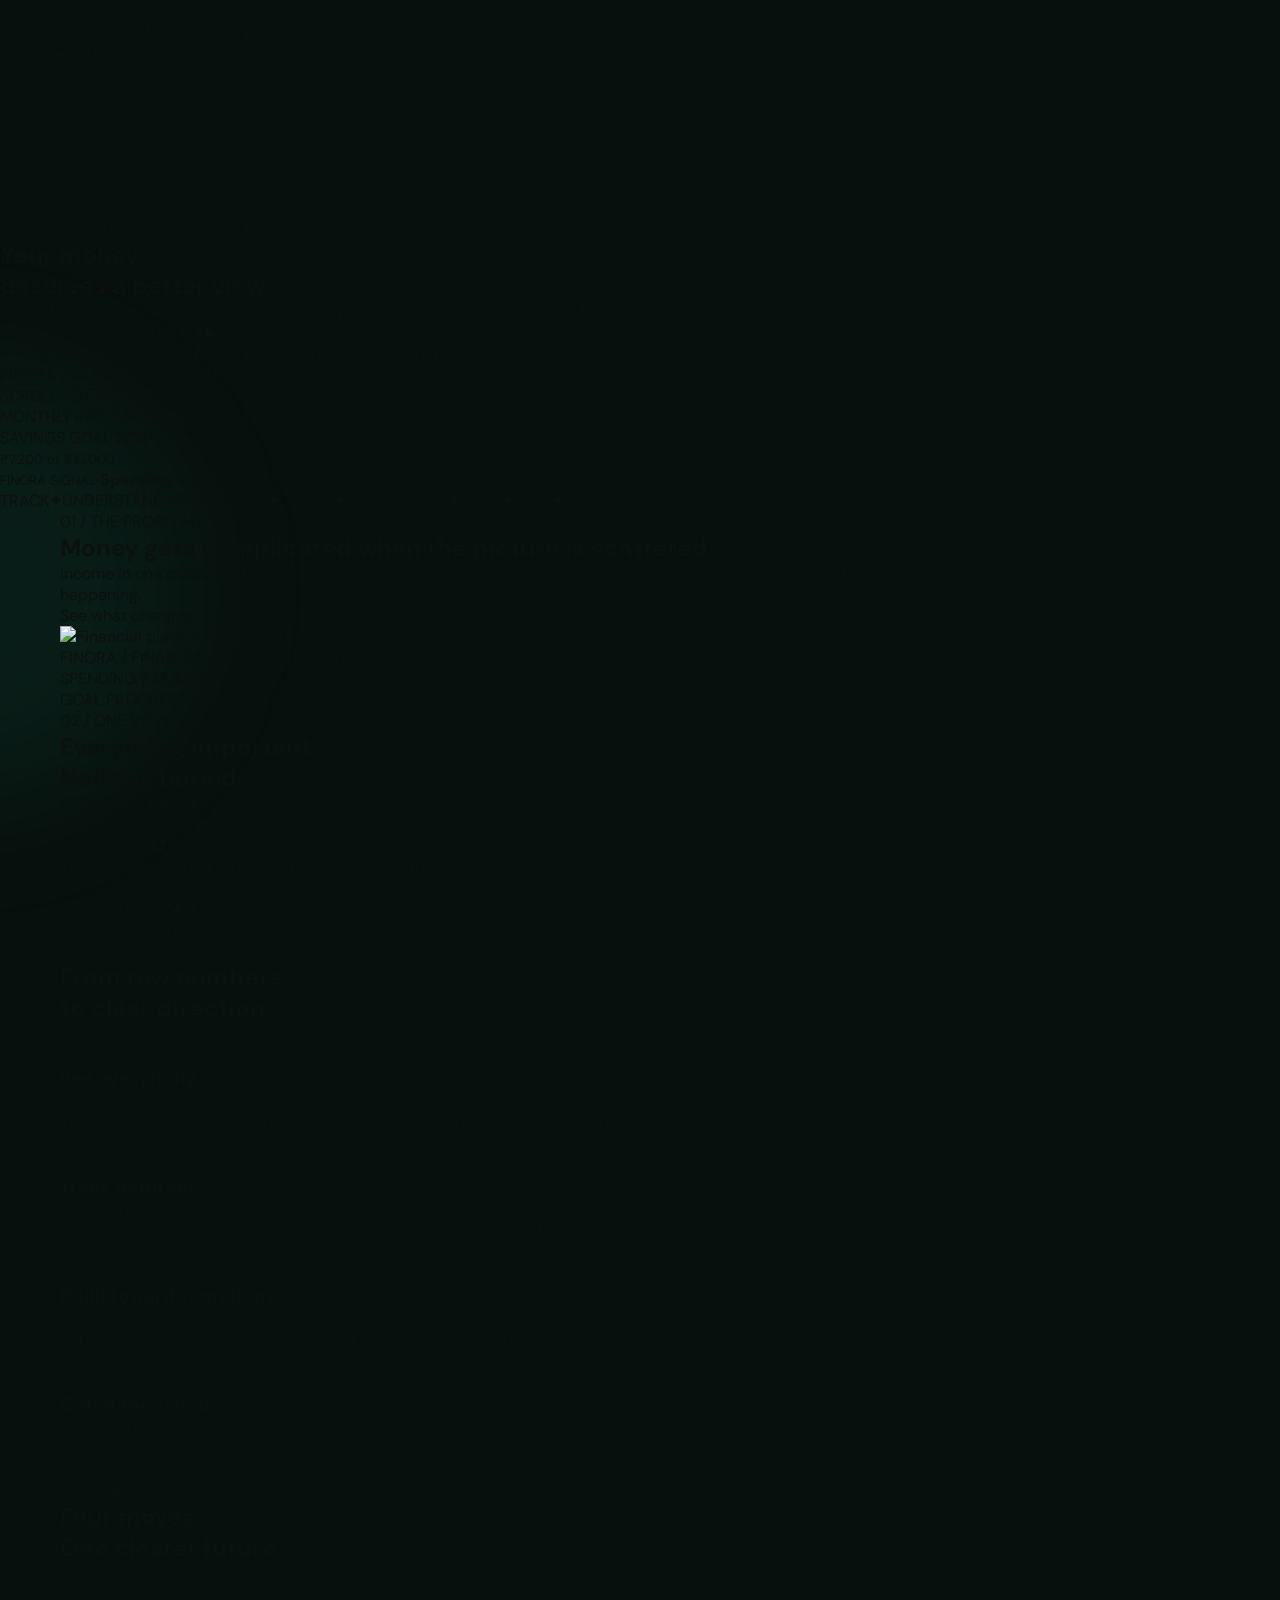
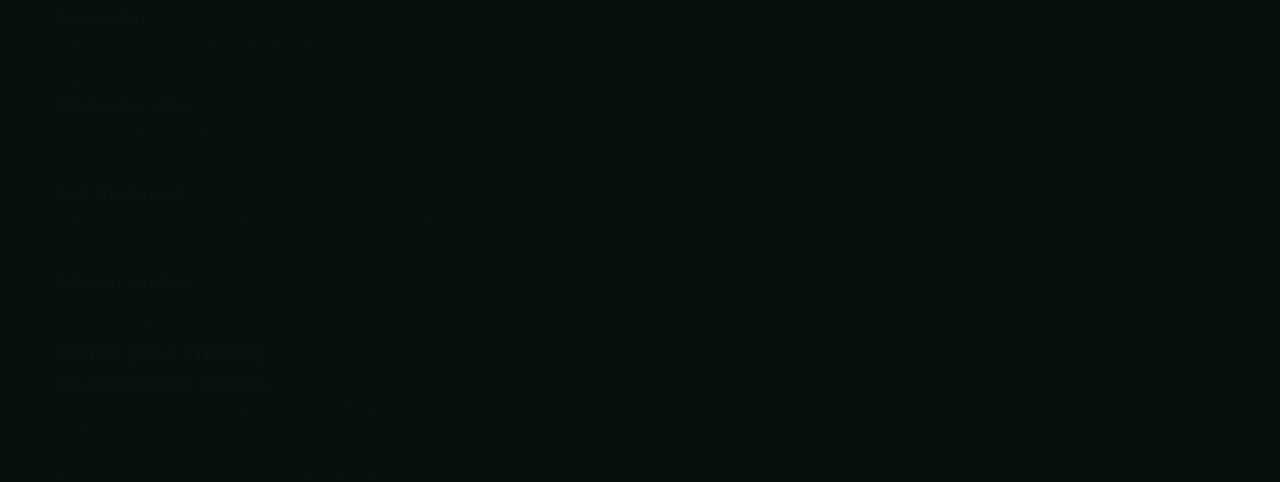
==== commit 53960171: "Rebuild Finora cinematic landing page" ====
--- a/frontend/index.html
+++ b/frontend/index.html
@@ -3,381 +3,302 @@
 <head>
     <meta charset="UTF-8">
     <meta name="viewport" content="width=device-width, initial-scale=1.0">
-    <title>Finora | Personal Financial Planning</title>
+    <meta name="theme-color" content="#07100d">
+    <meta name="description" content="Finora — see your money clearly, plan with confidence, and stay on track.">
+    <title>Finora — See Your Money Clearly</title>
 
     <link rel="preconnect" href="https://fonts.googleapis.com">
     <link rel="preconnect" href="https://fonts.gstatic.com" crossorigin>
-    <link href="https://fonts.googleapis.com/css2?family=DM+Sans:wght@400;500;600;700&family=Manrope:wght@500;600;700;800&display=swap" rel="stylesheet">
-
+    <link href="https://fonts.googleapis.com/css2?family=DM+Sans:wght@400;500;600;700&family=Manrope:wght@500;600;700;800&family=Space+Grotesk:wght@400;500;600;700&display=swap" rel="stylesheet">
     <link rel="stylesheet" href="css/style.css">
 </head>
 
-<body>
-
-    <header class="navbar">
-        <div class="container nav-content">
-
-            <a href="index.html" class="logo">Finora</a>
-
-            <nav class="nav-links">
-                <a href="#features">Features</a>
-                <a href="#how-it-works">How it works</a>
-                <a href="#about">About</a>
-            </nav>
-
-            <div class="nav-actions">
-                <a href="login.html" class="login-link">Log in</a>
-                <a href="signup.html" class="primary-btn">Get Started</a>
-            </div>
-
-        </div>
-    </header>
-
-
-    <main>
-
-        <section class="hero">
-            <div class="hero-media">
-                <video class="hero-video" autoplay muted loop playsinline poster="https://images.unsplash.com/photo-1551288049-bebda4e38f71?auto=format&fit=crop&w=1800&q=85">
-                    <source src="https://cdn.coverr.co/videos/coverr-aerial-view-of-a-city-at-night-1572/1080p.mp4" type="video/mp4">
-                </video>
-                <div class="hero-video-shade"></div>
-                <div class="hero-scanline"></div>
-                <div class="hero-orbit orbit-one"></div>
-                <div class="hero-orbit orbit-two"></div>
-            </div>
-
-            <div class="container hero-grid">
-
-                <div class="hero-content">
-
-                    <span class="hero-badge">
-                        Smart Financial Awareness
-                    </span>
-
-                    <h1>
-                        Your money.<br>
-                        Your goals.<br>
-                        <span>One clear picture.</span>
-                    </h1>
-
-                    <p>
-                        Finora helps you understand where your money goes,
-                        build practical budgets and stay on track with
-                        the goals that matter to you.
-                    </p>
-
-                    <div class="hero-actions">
-                        <a href="signup.html" class="primary-btn">
-                            Start Planning
-                        </a>
-
-                        <a href="#how-it-works" class="secondary-btn">
-                            See How It Works
-                        </a>
-                    </div>
-
-                    <div class="hero-note">
-                        <span>✓</span>
-                        Built for financial awareness, not investment advice
-                    </div>
-
-                </div>
-
-
-                <div class="hero-floating-tag tag-income"><span>↗</span> CASHFLOW +18.4%</div>
-                <div class="hero-floating-tag tag-ai"><span>✦</span> FINORA INTELLIGENCE</div>
-
-                <div class="dashboard-preview">
-
-                    <div class="preview-top">
-                        <div>
-                            <span class="preview-label">Financial overview</span>
-                            <h3>This month</h3>
-                        </div>
-
-                        <span class="preview-status">On track</span>
-                    </div>
-
-                    <div class="preview-cards">
-
-                        <div class="preview-card">
-                            <span>Income</span>
-                            <strong>₹42,500</strong>
-                        </div>
-
-                        <div class="preview-card">
-                            <span>Spending</span>
-                            <strong>₹27,840</strong>
-                        </div>
-
-                    </div>
-
-                    <div class="goal-preview">
-
-                        <div class="goal-header">
-                            <div>
-                                <span>Monthly savings goal</span>
-                                <strong>₹10,000</strong>
-                            </div>
-
-                            <span class="goal-percentage">72%</span>
-                        </div>
-
-                        <div class="progress-track">
-                            <div class="progress-fill"></div>
-                        </div>
-
-                        <div class="goal-footer">
-                            <span>₹7,200 saved</span>
-                            <span>₹2,800 remaining</span>
-                        </div>
-
-                    </div>
-
-                    <div class="spending-preview">
-
-                        <div class="spending-header">
-                            <span>Spending overview</span>
-                            <span>Last 7 days</span>
-                        </div>
-
-                        <div class="chart-bars">
-                            <span style="height: 38%"></span>
-                            <span style="height: 57%"></span>
-                            <span style="height: 44%"></span>
-                            <span style="height: 75%"></span>
-                            <span style="height: 52%"></span>
-                            <span style="height: 88%"></span>
-                            <span style="height: 64%"></span>
-                        </div>
-
-                    </div>
-
-                </div>
-
-            </div>
-        </section>
-
-        <section class="visual-break">
-            <div class="visual-break-image">
-                <img src="https://images.unsplash.com/photo-1559526324-593bc073d938?auto=format&fit=crop&w=1800&q=85" alt="Modern financial planning workspace" loading="lazy">
-                <div class="visual-break-overlay"></div>
-                <div class="visual-break-copy">
-                    <span class="section-tag">SEE THE WHOLE PICTURE</span>
-                    <h2>Numbers are data.<br><em>Direction is intelligence.</em></h2>
-                    <p>Finora turns everyday transactions into a visual map of where your money is going—and where you want it to go next.</p>
-                </div>
-                <div class="visual-data data-one"><strong>₹42.5K</strong><span>MONTHLY INFLOW</span></div>
-                <div class="visual-data data-two"><strong>72%</strong><span>GOAL PROGRESS</span></div>
-                <div class="visual-data data-three"><strong>−8.6%</strong><span>UNNECESSARY SPEND</span></div>
-            </div>
-        </section>
-
-
-        <section class="trusted-section">
-            <div class="container">
-
-                <p class="trusted-title">
-                    Bring your financial information together
-                </p>
-
-                <div class="trusted-items">
-
-                    <span>Bank Data</span>
-                    <span>Cash Expenses</span>
-                    <span>Online Payments</span>
-                    <span>Bills & Receipts</span>
-                    <span>Savings Goals</span>
-
-                </div>
-
-            </div>
-        </section>
-
-
-        <section class="section" id="features">
-
-            <div class="container">
-
-                <div class="section-heading">
-                    <span class="section-tag">WHAT FINORA DOES</span>
-
-                    <h2>
-                        From financial data<br>
-                        to useful decisions.
-                    </h2>
-
-                    <p>
-                        Finora turns scattered financial information into
-                        simple insights that help you understand and plan.
-                    </p>
-                </div>
-
-
-                <div class="features-grid">
-
-                    <div class="feature-card">
-                        <span class="feature-number">01</span>
-                        <h3>Smart Dashboard</h3>
-                        <p>
-                            See income, expenses, savings and financial
-                            progress in one simple overview.
-                        </p>
-                    </div>
-
-                    <div class="feature-card">
-                        <span class="feature-number">02</span>
-                        <h3>Expense Tracking</h3>
-                        <p>
-                            Track bank transactions, online payments,
-                            cash expenses and bills.
-                        </p>
-                    </div>
-
-                    <div class="feature-card">
-                        <span class="feature-number">03</span>
-                        <h3>Goal-Based Planning</h3>
-                        <p>
-                            Set savings targets and understand how your
-                            daily spending affects your goals.
-                        </p>
-                    </div>
-
-                    <div class="feature-card">
-                        <span class="feature-number">04</span>
-                        <h3>Smart Alerts</h3>
-                        <p>
-                            Get notified when your spending starts moving
-                            away from your planned financial path.
-                        </p>
-                    </div>
-
-                </div>
-
-            </div>
-
-        </section>
-
-
-        <section class="section how-section" id="how-it-works">
-
-            <div class="container">
-
-                <div class="section-heading">
-                    <span class="section-tag">HOW IT WORKS</span>
-
-                    <h2>
-                        A simple path to<br>
-                        better awareness.
-                    </h2>
-                </div>
-
-
-                <div class="steps-grid">
-
-                    <div class="step">
-                        <span>01</span>
-                        <h3>Connect your data</h3>
-                        <p>
-                            Add your financial information from supported
-                            sources or enter expenses manually.
-                        </p>
-                    </div>
-
-                    <div class="step">
-                        <span>02</span>
-                        <h3>Understand spending</h3>
-                        <p>
-                            Finora organizes transactions and identifies
-                            spending patterns.
-                        </p>
-                    </div>
-
-                    <div class="step">
-                        <span>03</span>
-                        <h3>Set your goals</h3>
-                        <p>
-                            Define how much you want to save and by when.
-                        </p>
-                    </div>
-
-                    <div class="step">
-                        <span>04</span>
-                        <h3>Stay on track</h3>
-                        <p>
-                            Monitor progress and receive useful alerts
-                            when your plan changes.
-                        </p>
-                    </div>
-
-                </div>
-
-            </div>
-
-        </section>
-
-
-        <section class="cta-section" id="about">
-
-            <div class="container">
-
-                <div class="cta-box">
-
-                    <div>
-                        <span class="section-tag">START TODAY</span>
-
-                        <h2>
-                            Give your money<br>
-                            a clearer direction.
-                        </h2>
-
-                        <p>
-                            Start building a simple picture of your
-                            financial life with Finora.
-                        </p>
-                    </div>
-
-                    <a href="signup.html" class="primary-btn">
-                        Create Your Account
-                    </a>
-
-                </div>
-
-            </div>
-
-        </section>
-
-    </main>
-
-
-    <footer class="footer">
-
-        <div class="container footer-content">
-
+<body class="finora-landing">
+
+<header class="landing-nav">
+    <div class="landing-nav-inner">
+        <a href="index.html" class="landing-logo">
+            <span class="landing-logo-mark">F</span>
+            <span>FINORA</span>
+        </a>
+
+        <nav class="landing-nav-links">
+            <a href="#features">Features</a>
+            <a href="#how-it-works">How it works</a>
+            <a href="#story">Why Finora</a>
+        </nav>
+
+        <div class="landing-nav-actions">
+            <a href="login.html" class="landing-login">Log in</a>
+            <a href="signup.html" class="landing-nav-cta">Get started <span>↗</span></a>
+        </div>
+    </div>
+</header>
+
+<main>
+
+<section class="finora-cinema">
+    <div class="cinema-media">
+        <video class="cinema-video" autoplay muted loop playsinline preload="metadata"
+               poster="https://images.unsplash.com/photo-1551288049-bebda4e38f71?auto=format&fit=crop&w=2200&q=90">
+            <source src="https://cdn.coverr.co/videos/coverr-aerial-view-of-a-city-at-night-1572/1080p.mp4" type="video/mp4">
+        </video>
+        <div class="cinema-poster"></div>
+        <div class="cinema-gradient"></div>
+        <div class="cinema-noise"></div>
+    </div>
+
+    <div class="cinema-grid"></div>
+    <div class="cinema-glow cinema-glow-one"></div>
+    <div class="cinema-glow cinema-glow-two"></div>
+
+    <div class="cinema-content">
+        <div class="cinema-kicker">
+            <span class="live-dot"></span>
+            PERSONAL FINANCE, REIMAGINED
+        </div>
+
+        <h1>
+            Your money<br>
+            deserves a <span>better view.</span>
+        </h1>
+
+        <p class="cinema-lead">
+            Finora turns income, expenses, goals and everyday decisions
+            into one intelligent financial picture.
+        </p>
+
+        <div class="cinema-actions">
+            <a href="signup.html" class="cinema-primary">Build my financial picture <span>↗</span></a>
+            <a href="#story" class="cinema-secondary"><span class="play-ring">▶</span> Explore Finora</a>
+        </div>
+
+        <div class="cinema-trust">
+            <span>✓ Financial awareness</span>
+            <span>✓ Goal-based planning</span>
+            <span>✓ Clear spending signals</span>
+        </div>
+    </div>
+
+    <div class="cinema-side-note">
+        <span>FINORA / 01</span>
+        <i></i>
+        <span>SEE THE WHOLE PICTURE</span>
+    </div>
+
+    <div class="cinema-bottom">
+        <span>SCROLL TO EXPLORE</span>
+        <div class="scroll-line"><span></span></div>
+    </div>
+
+    <div class="floating-metric metric-inflow">
+        <span>MONTHLY INFLOW</span>
+        <strong>₹42,500</strong>
+        <em>↗ 18.4%</em>
+    </div>
+
+    <div class="floating-metric metric-goal">
+        <span>SAVINGS GOAL</span>
+        <strong>72%</strong>
+        <div class="mini-progress"><i></i></div>
+        <small>₹7,200 of ₹10,000</small>
+    </div>
+
+    <div class="floating-signal">
+        <span class="signal-dot"></span>
+        <div>
+            <small>FINORA SIGNAL</small>
+            <strong>Spending is on track</strong>
+        </div>
+    </div>
+</section>
+
+<section class="ticker-strip">
+    <div class="ticker-track">
+        <span>TRACK</span><b>✦</b><span>UNDERSTAND</span><b>✦</b><span>PLAN</span><b>✦</b><span>SAVE</span><b>✦</b>
+        <span>TRACK</span><b>✦</b><span>UNDERSTAND</span><b>✦</b><span>PLAN</span><b>✦</b><span>SAVE</span><b>✦</b>
+    </div>
+</section>
+
+<section class="story-section" id="story">
+    <div class="story-orb"></div>
+    <div class="container story-layout">
+        <div class="story-copy">
+            <div class="eyebrow">01 / THE PROBLEM</div>
+            <h2>Money gets complicated when the picture is <span>scattered.</span></h2>
+            <p>
+                Income in one place. Cash expenses somewhere else. Bills in your gallery.
+                Goals in your head. Finora brings those pieces together so you can finally
+                see what is happening.
+            </p>
+            <a href="#features" class="text-link">See what changes <span>→</span></a>
+        </div>
+
+        <div class="story-visual">
+            <div class="story-image-wrap">
+                <img src="https://images.unsplash.com/photo-1559526324-593bc073d938?auto=format&fit=crop&w=1800&q=90"
+                     alt="Financial planning and analytics workspace" loading="lazy">
+                <div class="story-image-shade"></div>
+                <div class="story-image-label">FINORA / FINANCIAL COMMAND CENTER</div>
+            </div>
+
+            <div class="story-card story-card-one">
+                <span>SPENDING</span>
+                <strong>₹27,840</strong>
+                <small>this month</small>
+            </div>
+
+            <div class="story-card story-card-two">
+                <span>GOAL PROGRESS</span>
+                <strong>72%</strong>
+                <small>on track</small>
+            </div>
+        </div>
+    </div>
+</section>
+
+<section class="numbers-section">
+    <div class="container">
+        <div class="numbers-intro">
+            <div class="eyebrow">02 / ONE VIEW</div>
+            <h2>Everything important.<br><span>Nothing buried.</span></h2>
+        </div>
+
+        <div class="numbers-grid">
+            <article class="number-tile number-tile-large">
+                <span>01 / MONEY</span>
+                <strong>₹42.5K</strong>
+                <p>Know what comes in, what goes out, and what remains.</p>
+                <div class="tile-line"></div>
+            </article>
+
+            <article class="number-tile">
+                <span>02 / GOALS</span>
+                <strong>72<small>%</small></strong>
+                <p>Turn a savings target into something you can actually follow.</p>
+                <div class="tile-ring">◎</div>
+            </article>
+
+            <article class="number-tile">
+                <span>03 / SIGNALS</span>
+                <strong>24/7</strong>
+                <p>Spot changes in your spending before they become surprises.</p>
+                <div class="tile-pulse"><i></i><i></i><i></i><i></i></div>
+            </article>
+        </div>
+    </div>
+</section>
+
+<section class="features-section" id="features">
+    <div class="container">
+        <div class="features-heading">
             <div>
-                <a href="index.html" class="logo">Finora</a>
-
-                <p>
-                    Personal financial awareness and planning.
-                </p>
-            </div>
-
-            <div class="footer-right">
-                <span>© 2026 Finora</span>
-                <span>Financial awareness, not investment advice</span>
-            </div>
-
-        </div>
-
-    </footer>
-
-
-    <script src="js/main.js"></script>
-    <script>
-        const heroVideo = document.querySelector(".hero-video");
-        if (heroVideo) heroVideo.play().catch(function () {});
-    </script>
+                <div class="eyebrow">03 / THE SYSTEM</div>
+                <h2>From raw numbers<br>to <span>clear direction.</span></h2>
+            </div>
+            <p>Finora is built around the everyday decisions that shape your financial life.</p>
+        </div>
+
+        <div class="feature-list">
+            <article class="feature-row">
+                <div class="feature-index">01</div>
+                <div class="feature-title"><h3>See everything</h3><span>01 — Overview</span></div>
+                <p>Income, spending, savings and your financial position in one focused dashboard.</p>
+                <div class="feature-arrow">↗</div>
+            </article>
+
+            <article class="feature-row">
+                <div class="feature-index">02</div>
+                <div class="feature-title"><h3>Track naturally</h3><span>02 — Expenses</span></div>
+                <p>Record cash, online payments and bills without turning finance into paperwork.</p>
+                <div class="feature-arrow">↗</div>
+            </article>
+
+            <article class="feature-row">
+                <div class="feature-index">03</div>
+                <div class="feature-title"><h3>Build toward something</h3><span>03 — Goals</span></div>
+                <p>Set savings targets and see how your current choices affect the road ahead.</p>
+                <div class="feature-arrow">↗</div>
+            </article>
+
+            <article class="feature-row">
+                <div class="feature-index">04</div>
+                <div class="feature-title"><h3>Catch the signal</h3><span>04 — Alerts</span></div>
+                <p>Get clear warnings when spending starts moving away from the plan you set.</p>
+                <div class="feature-arrow">↗</div>
+            </article>
+        </div>
+    </div>
+</section>
+
+<section class="how-section-new" id="how-it-works">
+    <div class="container">
+        <div class="eyebrow">04 / THE FLOW</div>
+        <div class="how-heading">
+            <h2>Four moves.<br><span>One clearer future.</span></h2>
+        </div>
+
+        <div class="flow-line">
+            <div class="flow-step">
+                <span>01</span>
+                <div class="flow-marker">01</div>
+                <h3>Bring it in</h3>
+                <p>Add your financial information and everyday expenses.</p>
+            </div>
+            <div class="flow-step">
+                <span>02</span>
+                <div class="flow-marker">02</div>
+                <h3>Make it visible</h3>
+                <p>See your spending patterns and financial position.</p>
+            </div>
+            <div class="flow-step">
+                <span>03</span>
+                <div class="flow-marker">03</div>
+                <h3>Set the target</h3>
+                <p>Create a savings goal that gives your money direction.</p>
+            </div>
+            <div class="flow-step">
+                <span>04</span>
+                <div class="flow-marker">04</div>
+                <h3>Stay in control</h3>
+                <p>Watch signals, progress and changes as you move forward.</p>
+            </div>
+        </div>
+    </div>
+</section>
+
+<section class="final-cta">
+    <div class="final-cta-image"></div>
+    <div class="final-cta-shade"></div>
+    <div class="container final-cta-content">
+        <div class="eyebrow">05 / YOUR TURN</div>
+        <h2>Make your money<br><span>make more sense.</span></h2>
+        <p>Start with a clearer picture. Build from there.</p>
+        <a href="signup.html" class="cinema-primary">Enter Finora <span>↗</span></a>
+    </div>
+    <div class="final-cta-mark">F</div>
+</section>
+
+</main>
+
+<footer class="landing-footer">
+    <div class="landing-footer-inner">
+        <a href="index.html" class="landing-logo"><span class="landing-logo-mark">F</span><span>FINORA</span></a>
+        <span>© 2026 Finora</span>
+        <span>Financial awareness, not investment advice</span>
+    </div>
+</footer>
+
+<script src="js/main.js"></script>
+<script>
+    const cinemaVideo = document.querySelector(".cinema-video");
+    if (cinemaVideo) {
+        cinemaVideo.play().catch(function () {});
+        cinemaVideo.addEventListener("error", function () {
+            document.querySelector(".cinema-media")?.classList.add("video-failed");
+        });
+    }
+</script>
 
 </body>
 </html>
--- a/frontend/css/style.css
+++ b/frontend/css/style.css
@@ -6742,3 +6742,599 @@
  .visual-break-copy h2{font-size:43px;letter-spacing:-2.5px}.visual-data{padding:10px 12px}
  .visual-data strong{font-size:18px}.data-one{right:5%;top:8%}.data-two{left:5%;right:auto;bottom:10%}.data-three{right:5%;bottom:28%}.tag-ai{left:8%;bottom:6%}
 }
+
+/* =========================================================
+   FINORA // FULL PRODUCT ART DIRECTION
+   ========================================================= */
+
+:root{
+    --neo-bg:#07100d;
+    --neo-surface:#0d1914;
+    --neo-surface-2:#12221b;
+    --neo-line:rgba(255,255,255,.10);
+    --neo-text:#f5f8f4;
+    --neo-muted:#aab7ae;
+    --neo-lime:#c9ff4d;
+    --neo-green:#35d49a;
+}
+
+body{
+    text-rendering:optimizeLegibility;
+    -webkit-font-smoothing:antialiased;
+}
+
+button,a{ -webkit-tap-highlight-color:transparent; }
+
+::selection{
+    background:var(--neo-lime);
+    color:#07100d;
+}
+
+/* --- landing: make the whole page feel like one film --- */
+body:not(.dashboard-page):not(.auth-page):not(.onboarding-page){
+    background:#07100d;
+}
+
+.hero{
+    min-height:920px;
+}
+
+.hero::after{
+    content:"FINORA / PERSONAL FINANCIAL INTELLIGENCE";
+    position:absolute;
+    right:28px;
+    bottom:28px;
+    color:rgba(255,255,255,.22);
+    font:800 9px/1 "DM Sans",sans-serif;
+    letter-spacing:2px;
+    writing-mode:vertical-rl;
+    pointer-events:none;
+}
+
+.hero-content{
+    position:relative;
+}
+
+.hero-content::before{
+    content:"";
+    position:absolute;
+    width:120px;
+    height:120px;
+    left:-42px;
+    top:10px;
+    border:1px solid rgba(201,255,77,.14);
+    border-radius:50%;
+    box-shadow:0 0 80px rgba(201,255,77,.07);
+    pointer-events:none;
+}
+
+.dashboard-preview{
+    overflow:hidden;
+}
+
+.dashboard-preview::after{
+    content:"";
+    position:absolute;
+    width:180px;
+    height:180px;
+    right:-80px;
+    bottom:-100px;
+    border-radius:50%;
+    background:rgba(201,255,77,.13);
+    filter:blur(40px);
+    pointer-events:none;
+}
+
+.preview-card strong,
+.preview-top h3,
+.goal-header strong,
+.spending-preview,
+.preview-card,
+.goal-preview{
+    position:relative;
+    z-index:1;
+}
+
+.preview-card strong{
+    color:#ffffff !important;
+}
+
+.preview-card span,
+.preview-label,
+.goal-header div span,
+.goal-footer,
+.spending-header{
+    color:#aab7ae !important;
+}
+
+.preview-top h3{
+    color:#f5f8f4 !important;
+}
+
+.hero-note{
+    color:#aab7ae !important;
+}
+
+/* --- cinematic image section --- */
+.visual-break{
+    position:relative;
+    padding-top:20px;
+}
+
+.visual-break-image{
+    box-shadow:0 30px 100px rgba(0,0,0,.4);
+    border:1px solid rgba(255,255,255,.10);
+}
+
+.visual-break-copy h2,
+.visual-break-copy p,
+.visual-break-copy .section-tag{
+    position:relative;
+    z-index:2;
+}
+
+/* --- light sections need actual contrast --- */
+.section-heading h2,
+.section-heading p,
+.feature-card h3,
+.feature-card p,
+.step h3,
+.step p,
+.trusted-title{
+    color:#101a15 !important;
+}
+
+.feature-card p,
+.step p{
+    color:#58675f !important;
+}
+
+.feature-number,
+.step>span{
+    color:#176b5b !important;
+}
+
+/* --- auth experience --- */
+.auth-page{
+    min-height:100vh;
+    background:#07100d !important;
+    color:#f5f8f4;
+}
+
+.auth-container{
+    min-height:100vh;
+    background:#07100d !important;
+}
+
+.auth-brand{
+    position:relative;
+    overflow:hidden;
+    background:
+        linear-gradient(115deg,rgba(4,12,9,.98),rgba(7,16,13,.72)),
+        url("https://images.unsplash.com/photo-1559526324-593bc073d938?auto=format&fit=crop&w=1600&q=90") center/cover !important;
+    color:#f5f8f4 !important;
+}
+
+.auth-brand::before{
+    content:"";
+    position:absolute;
+    width:520px;
+    height:520px;
+    right:-220px;
+    top:10%;
+    border:1px solid rgba(201,255,77,.18);
+    border-radius:50%;
+    box-shadow:0 0 100px rgba(201,255,77,.06);
+}
+
+.auth-brand::after{
+    content:"FINORA";
+    position:absolute;
+    right:7%;
+    bottom:7%;
+    color:rgba(201,255,77,.14);
+    font:800 clamp(70px,11vw,170px)/.8 "Manrope",sans-serif;
+    letter-spacing:-8px;
+}
+
+.auth-logo,
+.auth-brand-content,
+.auth-brand-footer{
+    position:relative;
+    z-index:2;
+}
+
+.auth-logo{
+    color:#c9ff4d !important;
+}
+
+.auth-brand-content .section-tag{
+    color:#c9ff4d !important;
+}
+
+.auth-brand-content h1{
+    color:#ffffff !important;
+}
+
+.auth-brand-content p{
+    color:#b6c2bb !important;
+}
+
+.auth-brand-footer{
+    color:#8e9d94 !important;
+}
+
+.auth-form-section{
+    background:#f5f7f3 !important;
+}
+
+.auth-heading h2,
+.auth-heading p,
+.auth-form label,
+.auth-form input,
+.auth-form select,
+.auth-disclaimer{
+    color:#101a15 !important;
+}
+
+.auth-heading p{
+    color:#66756d !important;
+}
+
+.auth-form input,
+.auth-form select{
+    background:#ffffff !important;
+    border-color:#d6ded8 !important;
+}
+
+.auth-form input::placeholder{
+    color:#9aa79f !important;
+}
+
+.auth-submit{
+    background:#123f32 !important;
+    color:#ffffff !important;
+}
+
+.secondary-auth-btn{
+    background:#ffffff !important;
+    color:#123f32 !important;
+    border-color:#ccd7d0 !important;
+}
+
+/* --- onboarding --- */
+.onboarding-page{
+    min-height:100vh;
+    background:
+        radial-gradient(circle at 85% 15%,rgba(201,255,77,.12),transparent 28%),
+        #07100d !important;
+}
+
+.onboarding-page .auth-container{
+    background:transparent !important;
+}
+
+.onboarding-box{
+    background:rgba(255,255,255,.96) !important;
+    border:1px solid rgba(255,255,255,.15) !important;
+    box-shadow:0 35px 100px rgba(0,0,0,.35) !important;
+}
+
+.onboarding-box h1,
+.onboarding-box p,
+.onboarding-box label{
+    color:#101a15 !important;
+}
+
+/* --- app shell: dark command-center feel --- */
+.dashboard-page{
+    background:
+        radial-gradient(circle at 88% 5%,rgba(201,255,77,.07),transparent 22%),
+        #07100d !important;
+    color:#f5f8f4 !important;
+}
+
+.finora-sidebar{
+    background:rgba(7,16,13,.94) !important;
+    border-right:1px solid rgba(255,255,255,.09) !important;
+    color:#f5f8f4 !important;
+}
+
+.finora-brand{
+    color:#f5f8f4 !important;
+}
+
+.brand-mark{
+    background:#c9ff4d !important;
+    color:#07100d !important;
+    box-shadow:0 0 28px rgba(201,255,77,.16);
+}
+
+.sidebar-section-title{
+    color:#708077 !important;
+}
+
+.finora-nav-link{
+    color:#94a39a !important;
+}
+
+.finora-nav-link:hover{
+    background:rgba(255,255,255,.05) !important;
+    color:#ffffff !important;
+}
+
+.finora-nav-link.active{
+    background:rgba(201,255,77,.10) !important;
+    color:#c9ff4d !important;
+    border-color:rgba(201,255,77,.16) !important;
+}
+
+.nav-icon{
+    color:inherit !important;
+}
+
+.sidebar-note{
+    background:rgba(255,255,255,.045) !important;
+    border-color:rgba(255,255,255,.08) !important;
+}
+
+.sidebar-note strong{
+    color:#eaf0ec !important;
+}
+
+.sidebar-note p{
+    color:#7e8d84 !important;
+}
+
+.finora-logout{
+    color:#9ba9a1 !important;
+    background:rgba(255,255,255,.035) !important;
+    border-color:rgba(255,255,255,.08) !important;
+}
+
+.finora-logout:hover{
+    color:#c9ff4d !important;
+    border-color:rgba(201,255,77,.25) !important;
+}
+
+.finora-header{
+    color:#f5f8f4 !important;
+}
+
+.header-eyebrow,
+.panel-label,
+.money-card-top span,
+.money-card p,
+.header-description,
+.today-badge,
+.profile-chip span{
+    color:#87968d !important;
+}
+
+.header-left h1,
+.panel-top h2,
+.money-card h2,
+.money-card,
+.profile-chip strong,
+.today-badge,
+.profile-chip{
+    color:#f5f8f4 !important;
+}
+
+.today-badge{
+    background:rgba(255,255,255,.045) !important;
+    border-color:rgba(255,255,255,.09) !important;
+}
+
+.profile-chip{
+    background:rgba(255,255,255,.05) !important;
+    border-color:rgba(255,255,255,.09) !important;
+}
+
+.profile-avatar{
+    background:#c9ff4d !important;
+    color:#07100d !important;
+}
+
+/* Financial cards */
+.money-card,
+.dashboard-panel,
+.alert-total-card,
+.alert-monitor-card{
+    background:rgba(13,25,20,.82) !important;
+    border-color:rgba(255,255,255,.09) !important;
+    box-shadow:0 18px 55px rgba(0,0,0,.18) !important;
+}
+
+.money-card h2{
+    color:#ffffff !important;
+}
+
+.primary-money-card{
+    background:
+        radial-gradient(circle at 90% 10%,rgba(201,255,77,.20),transparent 30%),
+        linear-gradient(135deg,#173f31,#0b1e17) !important;
+    border-color:rgba(201,255,77,.18) !important;
+}
+
+.money-icon{
+    background:rgba(201,255,77,.11) !important;
+    color:#c9ff4d !important;
+}
+
+.money-card p,
+.money-card-top>span:first-child{
+    color:#91a198 !important;
+}
+
+.dashboard-panel h2,
+.dashboard-panel h3,
+.dashboard-panel strong{
+    color:#f5f8f4;
+}
+
+.panel-description,
+.dashboard-panel p{
+    color:#91a198;
+}
+
+.panel-description{
+    color:#91a198 !important;
+}
+
+.dashboard-panel input,
+.dashboard-panel select{
+    background:#101e18 !important;
+    color:#f5f8f4 !important;
+    border-color:rgba(255,255,255,.12) !important;
+}
+
+.dashboard-panel input::placeholder{
+    color:#708078 !important;
+}
+
+.dashboard-panel label{
+    color:#a9b6ae !important;
+}
+
+.dashboard-panel button{
+    color:#07100d;
+}
+
+.progress-track,
+.intelligence-track{
+    background:rgba(255,255,255,.09) !important;
+}
+
+.progress-fill,
+#financial-score-fill{
+    background:#c9ff4d !important;
+    box-shadow:0 0 20px rgba(201,255,77,.24);
+}
+
+.chart-card,
+.chart-container,
+.category-card,
+.recent-expenses,
+.goal-card,
+.expense-table-container{
+    background:rgba(13,25,20,.82) !important;
+    border-color:rgba(255,255,255,.09) !important;
+}
+
+table th{
+    color:#7e8e85 !important;
+    border-color:rgba(255,255,255,.08) !important;
+}
+
+table td{
+    color:#e7eee9 !important;
+    border-color:rgba(255,255,255,.06) !important;
+}
+
+table tr:hover td{
+    background:rgba(255,255,255,.025) !important;
+}
+
+.alert-total-card strong,
+.alert-monitor-card h2{
+    color:#ffffff !important;
+}
+
+.alert-total-card span,
+.alert-monitor-card p{
+    color:#91a198 !important;
+}
+
+.alert-total-icon{
+    background:rgba(201,255,77,.10) !important;
+    color:#c9ff4d !important;
+}
+
+.alert-monitor-icon{
+    background:rgba(201,255,77,.10) !important;
+    color:#c9ff4d !important;
+}
+
+/* Insights addon */
+.what-if-controls,
+.simulation-result,
+.simulation-result-grid>div{
+    background:#0e1b16 !important;
+    border-color:rgba(255,255,255,.09) !important;
+}
+
+.what-if-controls label,
+.simulation-result-grid span,
+#simulation-status,
+.simulation-empty p,
+#simulation-message{
+    color:#91a198 !important;
+}
+
+.simulation-input input{
+    background:#101e18 !important;
+    color:#ffffff !important;
+    border-color:rgba(255,255,255,.12) !important;
+}
+
+.simulation-result-grid strong,
+.simulation-result-header strong{
+    color:#ffffff !important;
+}
+
+.simulation-button{
+    background:#c9ff4d !important;
+    color:#07100d !important;
+}
+
+.what-if-icon,
+.simulation-empty span{
+    background:rgba(201,255,77,.10) !important;
+    color:#c9ff4d !important;
+}
+
+/* Make empty/loading/error states readable */
+.alerts-loading,
+.insight-loading,
+.empty-state,
+.loading,
+.error-message,
+.no-data{
+    color:#9aa9a0 !important;
+}
+
+.empty-state strong,
+.error-message strong{
+    color:#ffffff !important;
+}
+
+/* subtle product-wide motion */
+.finora-main>*{
+    animation:panelReveal .55s cubic-bezier(.2,.8,.2,1) both;
+}
+
+.finora-main>*:nth-child(2){animation-delay:.04s}
+.finora-main>*:nth-child(3){animation-delay:.08s}
+.finora-main>*:nth-child(4){animation-delay:.12s}
+
+@keyframes panelReveal{
+    from{opacity:0;transform:translateY(10px)}
+    to{opacity:1;transform:translateY(0)}
+}
+
+@media(max-width:800px){
+    .hero{min-height:780px}
+    .hero::after{display:none}
+    .auth-brand{min-height:330px}
+    .auth-brand::after{font-size:80px}
+    .finora-sidebar{position:relative}
+}
+
+@media(prefers-reduced-motion:reduce){
+    *,*::before,*::after{
+        animation-duration:.01ms !important;
+        animation-iteration-count:1 !important;
+        scroll-behavior:auto !important;
+    }
+}
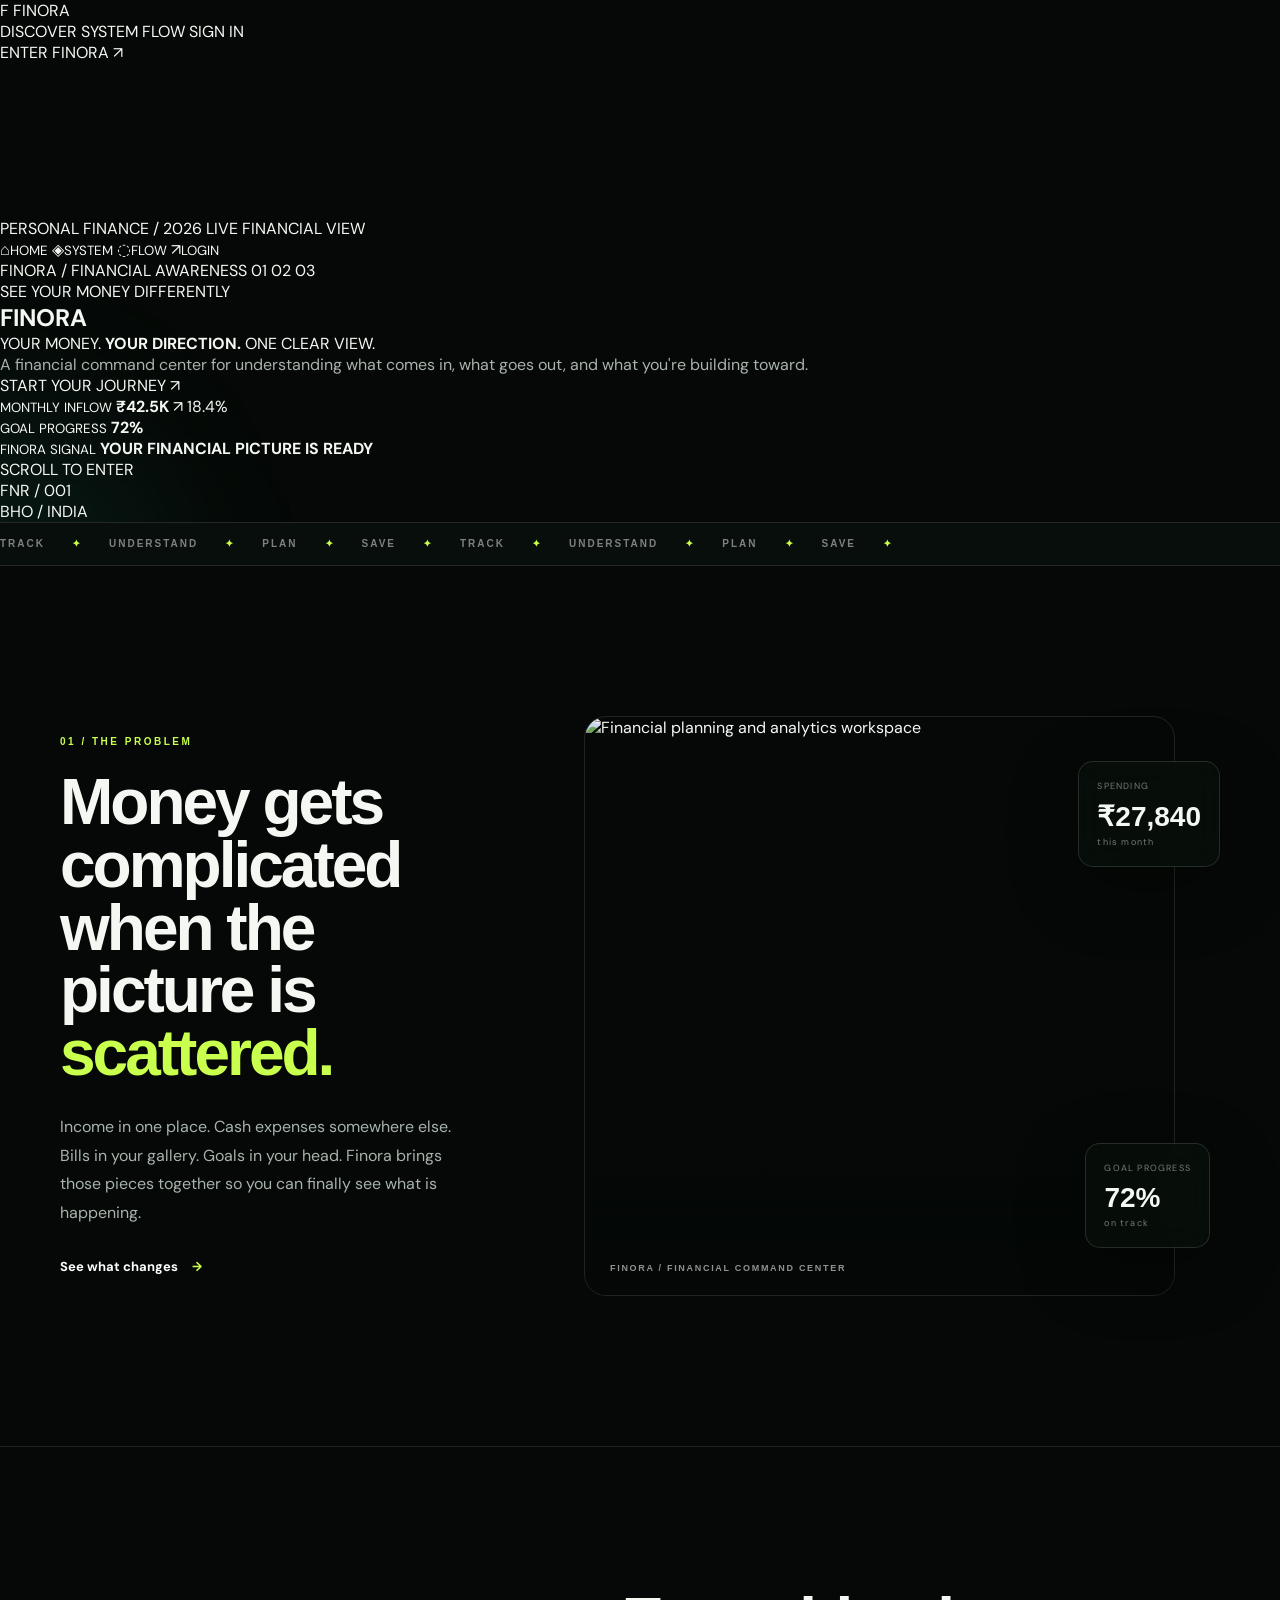
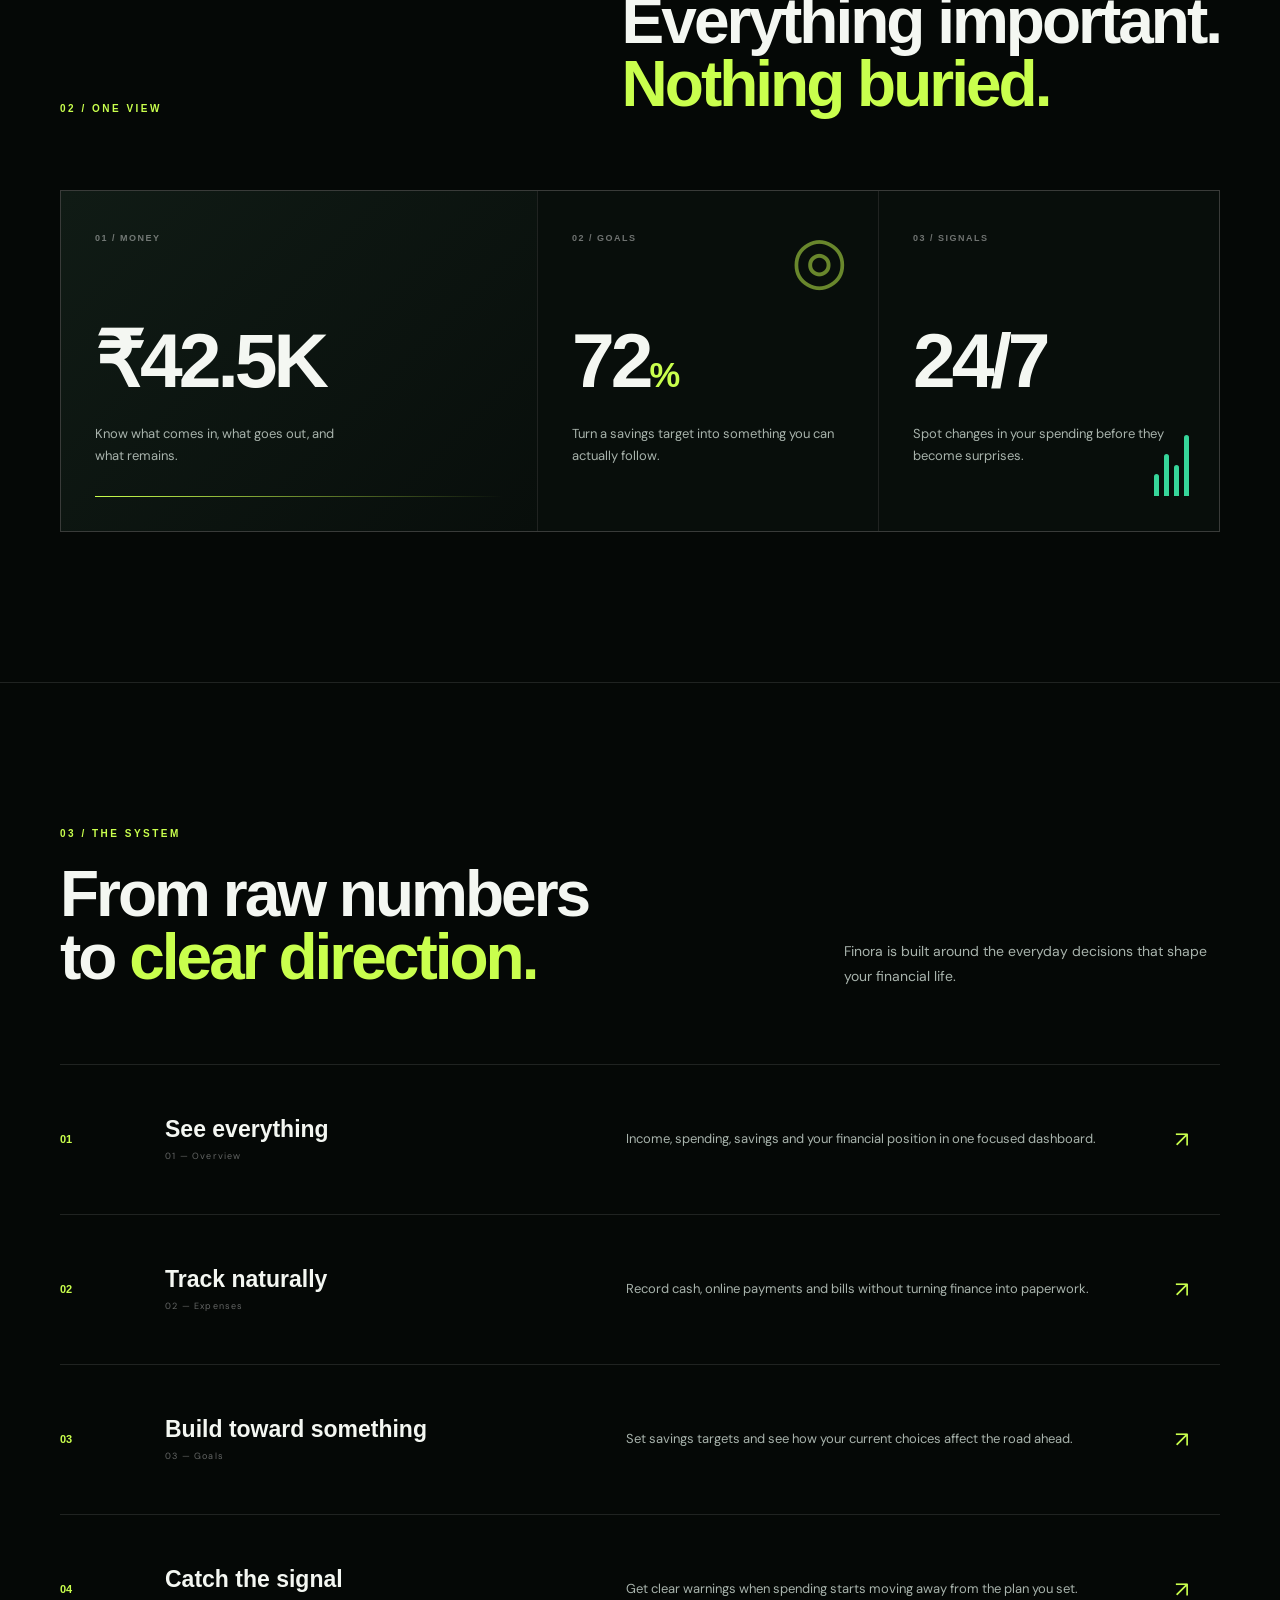
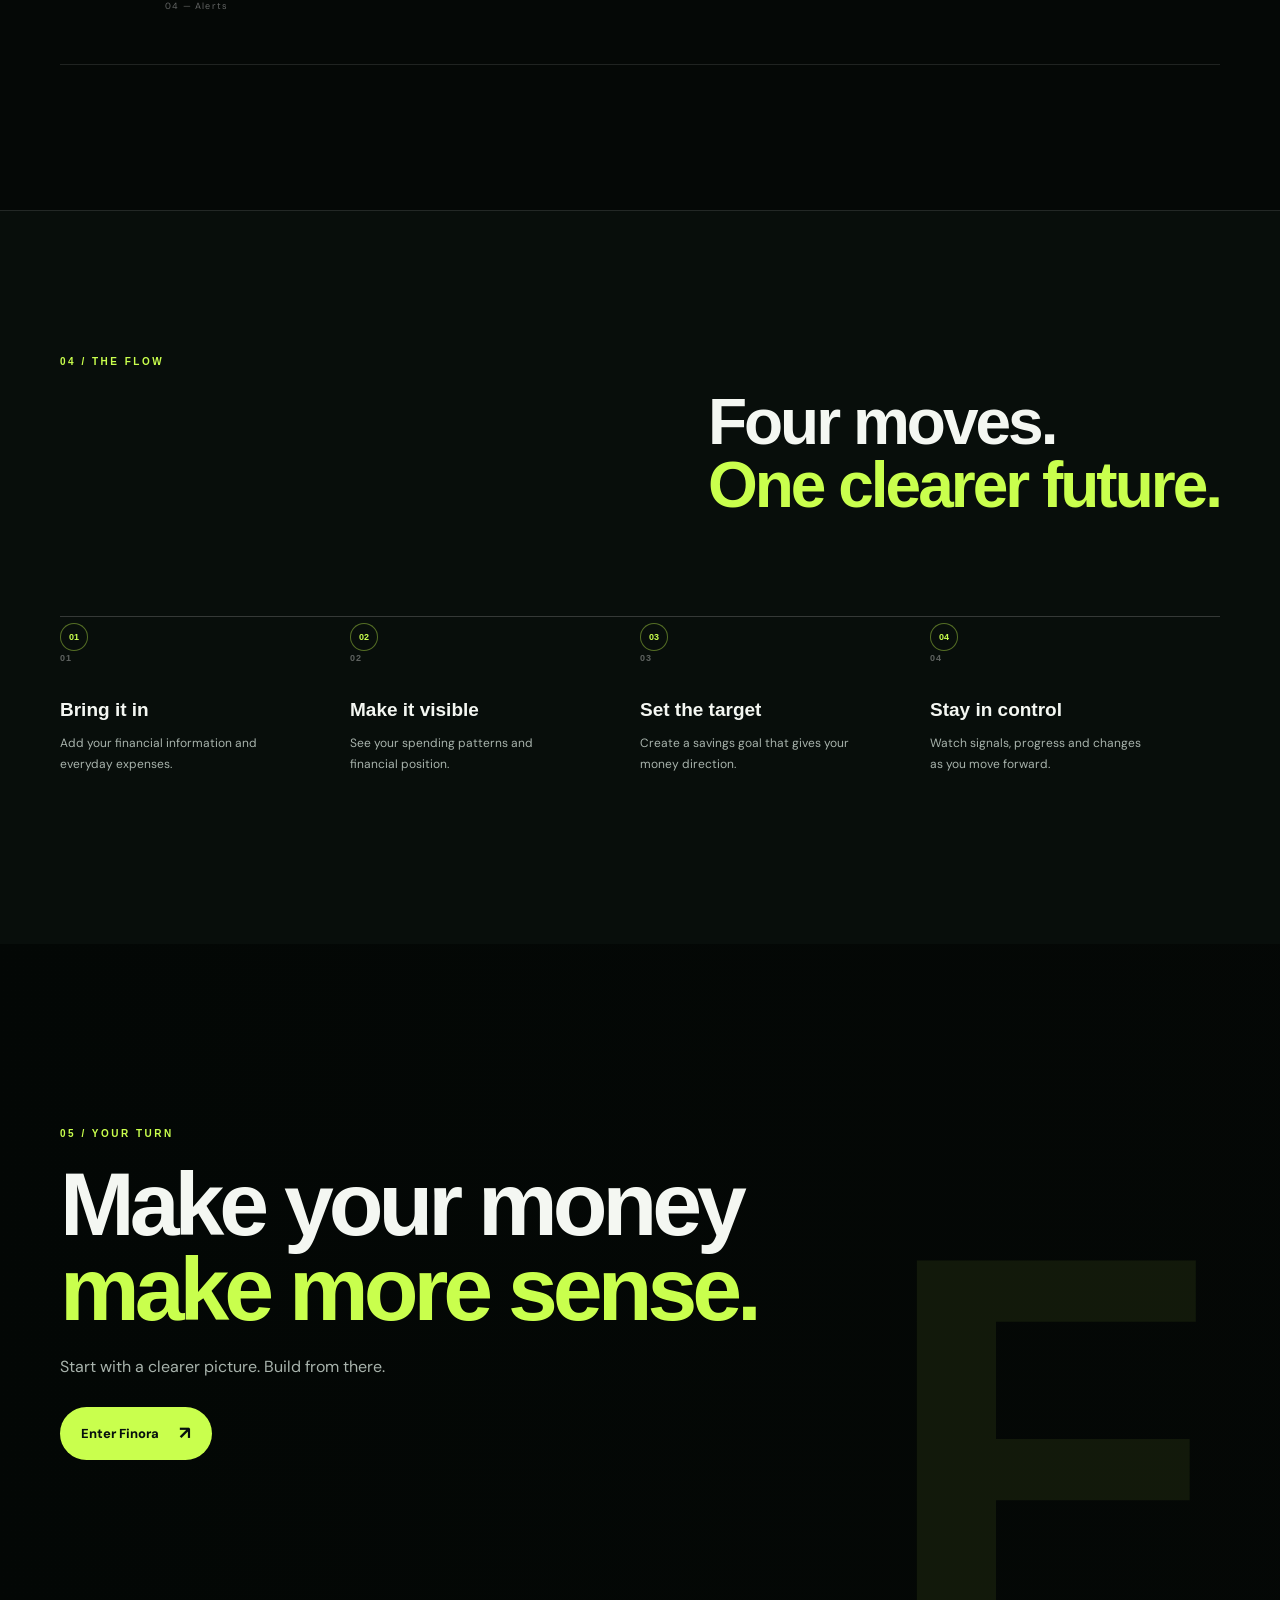
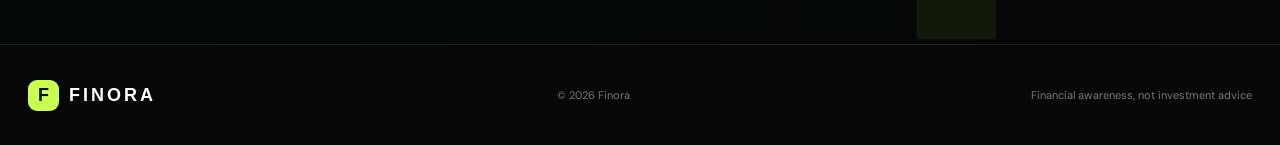
==== commit 422d5f27: "Rebuild Finora first-entry experience" ====
--- a/frontend/index.html
+++ b/frontend/index.html
@@ -15,103 +15,105 @@
 
 <body class="finora-landing">
 
-<header class="landing-nav">
-    <div class="landing-nav-inner">
-        <a href="index.html" class="landing-logo">
-            <span class="landing-logo-mark">F</span>
-            <span>FINORA</span>
-        </a>
-
-        <nav class="landing-nav-links">
-            <a href="#features">Features</a>
-            <a href="#how-it-works">How it works</a>
-            <a href="#story">Why Finora</a>
-        </nav>
-
-        <div class="landing-nav-actions">
-            <a href="login.html" class="landing-login">Log in</a>
-            <a href="signup.html" class="landing-nav-cta">Get started <span>↗</span></a>
-        </div>
-    </div>
+<header class="finora-entry-nav">
+    <a href="index.html" class="entry-brand">
+        <span class="entry-brand-mark">F</span>
+        <span>FINORA</span>
+    </a>
+
+    <nav class="entry-nav-pill">
+        <a href="#story">DISCOVER</a>
+        <a href="#features">SYSTEM</a>
+        <a href="#how-it-works">FLOW</a>
+        <a href="login.html">SIGN IN</a>
+    </nav>
+
+    <a href="signup.html" class="entry-start">ENTER FINORA <span>↗</span></a>
 </header>
 
 <main>
 
-<section class="finora-cinema">
-    <div class="cinema-media">
-        <video class="cinema-video" autoplay muted loop playsinline preload="metadata"
-               poster="https://images.unsplash.com/photo-1551288049-bebda4e38f71?auto=format&fit=crop&w=2200&q=90">
+<section class="finora-entry-hero">
+    <div class="entry-video-layer">
+        <video autoplay muted loop playsinline preload="metadata"
+            poster="https://images.unsplash.com/photo-1551288049-bebda4e38f71?auto=format&fit=crop&w=2200&q=90">
             <source src="https://cdn.coverr.co/videos/coverr-aerial-view-of-a-city-at-night-1572/1080p.mp4" type="video/mp4">
         </video>
-        <div class="cinema-poster"></div>
-        <div class="cinema-gradient"></div>
-        <div class="cinema-noise"></div>
-    </div>
-
-    <div class="cinema-grid"></div>
-    <div class="cinema-glow cinema-glow-one"></div>
-    <div class="cinema-glow cinema-glow-two"></div>
-
-    <div class="cinema-content">
-        <div class="cinema-kicker">
-            <span class="live-dot"></span>
-            PERSONAL FINANCE, REIMAGINED
-        </div>
-
-        <h1>
-            Your money<br>
-            deserves a <span>better view.</span>
-        </h1>
-
-        <p class="cinema-lead">
-            Finora turns income, expenses, goals and everyday decisions
-            into one intelligent financial picture.
+    </div>
+
+    <div class="entry-image-fallback"></div>
+    <div class="entry-vignette"></div>
+    <div class="entry-grid"></div>
+    <div class="entry-scan"></div>
+
+    <div class="entry-top-meta">
+        <span>PERSONAL FINANCE / 2026</span>
+        <span><i></i> LIVE FINANCIAL VIEW</span>
+    </div>
+
+    <aside class="entry-rail entry-rail-left">
+        <a href="#story"><span class="rail-icon">⌂</span><small>HOME</small></a>
+        <a href="#features"><span class="rail-icon">◈</span><small>SYSTEM</small></a>
+        <a href="#how-it-works"><span class="rail-icon">◌</span><small>FLOW</small></a>
+        <a href="login.html"><span class="rail-icon">↗</span><small>LOGIN</small></a>
+    </aside>
+
+    <aside class="entry-rail entry-rail-right">
+        <span class="rail-vertical">FINORA / FINANCIAL AWARENESS</span>
+        <a href="#story">01</a>
+        <a href="#features">02</a>
+        <a href="#how-it-works">03</a>
+    </aside>
+
+    <div class="entry-title">
+        <div class="entry-title-kicker">SEE YOUR MONEY DIFFERENTLY</div>
+        <h1>FINORA</h1>
+        <div class="entry-title-line">
+            <span>YOUR MONEY.</span>
+            <strong>YOUR DIRECTION.</strong>
+            <span>ONE CLEAR VIEW.</span>
+        </div>
+    </div>
+
+    <div class="entry-center-copy">
+        <p>
+            A financial command center for understanding what comes in,
+            what goes out, and what you're building toward.
         </p>
-
-        <div class="cinema-actions">
-            <a href="signup.html" class="cinema-primary">Build my financial picture <span>↗</span></a>
-            <a href="#story" class="cinema-secondary"><span class="play-ring">▶</span> Explore Finora</a>
-        </div>
-
-        <div class="cinema-trust">
-            <span>✓ Financial awareness</span>
-            <span>✓ Goal-based planning</span>
-            <span>✓ Clear spending signals</span>
-        </div>
-    </div>
-
-    <div class="cinema-side-note">
-        <span>FINORA / 01</span>
-        <i></i>
-        <span>SEE THE WHOLE PICTURE</span>
-    </div>
-
-    <div class="cinema-bottom">
-        <span>SCROLL TO EXPLORE</span>
-        <div class="scroll-line"><span></span></div>
-    </div>
-
-    <div class="floating-metric metric-inflow">
-        <span>MONTHLY INFLOW</span>
-        <strong>₹42,500</strong>
-        <em>↗ 18.4%</em>
-    </div>
-
-    <div class="floating-metric metric-goal">
-        <span>SAVINGS GOAL</span>
+        <a href="signup.html" class="entry-main-cta">
+            START YOUR JOURNEY <span>↗</span>
+        </a>
+    </div>
+
+    <div class="entry-metric entry-metric-one">
+        <small>MONTHLY INFLOW</small>
+        <strong>₹42.5K</strong>
+        <span>↗ 18.4%</span>
+    </div>
+
+    <div class="entry-metric entry-metric-two">
+        <small>GOAL PROGRESS</small>
         <strong>72%</strong>
-        <div class="mini-progress"><i></i></div>
-        <small>₹7,200 of ₹10,000</small>
-    </div>
-
-    <div class="floating-signal">
-        <span class="signal-dot"></span>
+        <div><i></i></div>
+    </div>
+
+    <div class="entry-status">
+        <span class="status-pulse"></span>
         <div>
             <small>FINORA SIGNAL</small>
-            <strong>Spending is on track</strong>
-        </div>
-    </div>
-</section>
+            <strong>YOUR FINANCIAL PICTURE IS READY</strong>
+        </div>
+    </div>
+
+    <div class="entry-scroll">
+        <span>SCROLL TO ENTER</span>
+        <i></i>
+    </div>
+
+    <div class="entry-corner entry-corner-tl">FNR / 001</div>
+    <div class="entry-corner entry-corner-br">BHO / INDIA</div>
+</section>
+
 
 <section class="ticker-strip">
     <div class="ticker-track">
--- a/frontend/css/style.css
+++ b/frontend/css/style.css
@@ -7338,3 +7338,1735 @@
         scroll-behavior:auto !important;
     }
 }
+
+
+/* =========================================================
+   FINORA LANDING // CINEMATIC SHOWCASE SYSTEM
+========================================================= */
+
+.finora-landing {
+    --show-bg: #050806;
+    --show-panel: #0b120f;
+    --show-panel-2: #101a15;
+    --show-white: #f4f7f2;
+    --show-muted: #a8b3ac;
+    --show-lime: #c9ff4d;
+    --show-green: #36d59a;
+    --show-line: rgba(255,255,255,.11);
+    background: var(--show-bg) !important;
+    color: var(--show-white) !important;
+    font-family: "DM Sans", sans-serif;
+}
+
+.finora-landing a { color: inherit; }
+
+.landing-nav {
+    position: fixed;
+    inset: 0 0 auto 0;
+    z-index: 200;
+    background: linear-gradient(180deg, rgba(3,7,5,.78), rgba(3,7,5,0));
+    border: 0;
+    backdrop-filter: blur(7px);
+}
+
+.landing-nav-inner {
+    width: min(1380px, calc(100% - 56px));
+    height: 86px;
+    margin: auto;
+    display: flex;
+    align-items: center;
+    justify-content: space-between;
+}
+
+.landing-logo {
+    display: inline-flex;
+    align-items: center;
+    gap: 10px;
+    color: #fff !important;
+    font: 800 18px/1 "Space Grotesk", sans-serif;
+    letter-spacing: 3px;
+}
+
+.landing-logo-mark {
+    width: 31px;
+    height: 31px;
+    display: grid;
+    place-items: center;
+    border-radius: 9px;
+    background: var(--show-lime);
+    color: #07100d !important;
+    font-weight: 800;
+    letter-spacing: 0;
+}
+
+.landing-nav-links {
+    display: flex;
+    gap: 34px;
+    margin-left: 80px;
+}
+
+.landing-nav-links a,
+.landing-login {
+    color: rgba(255,255,255,.78) !important;
+    font-size: 13px;
+    font-weight: 600;
+    transition: .25s ease;
+}
+
+.landing-nav-links a:hover,
+.landing-login:hover { color: #fff !important; }
+
+.landing-nav-actions {
+    display: flex;
+    align-items: center;
+    gap: 23px;
+}
+
+.landing-nav-cta {
+    display: inline-flex;
+    align-items: center;
+    gap: 12px;
+    padding: 12px 17px;
+    border: 1px solid rgba(255,255,255,.17);
+    border-radius: 100px;
+    background: rgba(255,255,255,.08);
+    color: #fff !important;
+    font-size: 12px;
+    font-weight: 700;
+    backdrop-filter: blur(12px);
+}
+
+.landing-nav-cta span { color: var(--show-lime); font-size: 16px; }
+
+.finora-cinema {
+    min-height: 100svh;
+    position: relative;
+    overflow: hidden;
+    display: flex;
+    align-items: center;
+    isolation: isolate;
+    background: #050806;
+}
+
+.cinema-media,
+.cinema-gradient,
+.cinema-noise,
+.cinema-grid {
+    position: absolute;
+    inset: 0;
+}
+
+.cinema-media { z-index: -5; }
+
+.cinema-video {
+    width: 100%;
+    height: 100%;
+    object-fit: cover;
+    opacity: .72;
+    filter: saturate(.75) contrast(1.08);
+    transform: scale(1.03);
+    animation: cinema-breathe 16s ease-in-out infinite alternate;
+}
+
+.cinema-poster {
+    position: absolute;
+    inset: 0;
+    background: url("https://images.unsplash.com/photo-1551288049-bebda4e38f71?auto=format&fit=crop&w=2200&q=90") center/cover;
+    z-index: -2;
+    opacity: 0;
+}
+
+.cinema-media.video-failed .cinema-poster { opacity: 1; }
+
+.cinema-gradient {
+    z-index: -1;
+    background:
+        linear-gradient(90deg, rgba(3,7,5,.96) 0%, rgba(3,7,5,.72) 36%, rgba(3,7,5,.18) 73%, rgba(3,7,5,.56) 100%),
+        linear-gradient(0deg, rgba(3,7,5,.92) 0%, transparent 32%, rgba(3,7,5,.28) 100%);
+}
+
+.cinema-noise {
+    z-index: 1;
+    pointer-events: none;
+    opacity: .06;
+    background-image: url("data:image/svg+xml,%3Csvg viewBox='0 0 180 180' xmlns='http://www.w3.org/2000/svg'%3E%3Cfilter id='n'%3E%3CfeTurbulence type='fractalNoise' baseFrequency='.85' numOctaves='3' stitchTiles='stitch'/%3E%3C/filter%3E%3Crect width='100%25' height='100%25' filter='url(%23n)' opacity='.8'/%3E%3C/svg%3E");
+}
+
+.cinema-grid {
+    z-index: -1;
+    opacity: .16;
+    background-image: linear-gradient(rgba(255,255,255,.07) 1px, transparent 1px), linear-gradient(90deg, rgba(255,255,255,.07) 1px, transparent 1px);
+    background-size: 72px 72px;
+    mask-image: linear-gradient(to right, black, transparent 75%);
+}
+
+.cinema-glow {
+    position: absolute;
+    width: 430px;
+    height: 430px;
+    border-radius: 50%;
+    filter: blur(100px);
+    pointer-events: none;
+    z-index: -1;
+}
+
+.cinema-glow-one { right: 8%; top: 16%; background: rgba(54,213,154,.12); }
+.cinema-glow-two { left: 22%; bottom: -20%; background: rgba(201,255,77,.08); }
+
+.cinema-content {
+    width: min(1380px, calc(100% - 56px));
+    margin: 0 auto;
+    padding: 150px 0 100px;
+    position: relative;
+    z-index: 5;
+}
+
+.cinema-kicker,
+.eyebrow {
+    color: var(--show-lime) !important;
+    font: 700 10px/1.2 "Space Grotesk", sans-serif;
+    letter-spacing: 2.5px;
+}
+
+.cinema-kicker {
+    display: inline-flex;
+    align-items: center;
+    gap: 10px;
+    padding: 9px 12px;
+    border: 1px solid rgba(201,255,77,.24);
+    border-radius: 100px;
+    background: rgba(201,255,77,.06);
+}
+
+.live-dot {
+    width: 6px;
+    height: 6px;
+    border-radius: 50%;
+    background: var(--show-lime);
+    box-shadow: 0 0 14px var(--show-lime);
+}
+
+.cinema-content h1 {
+    max-width: 850px;
+    margin-top: 26px;
+    color: #fff !important;
+    font: 700 clamp(58px, 8vw, 122px)/.91 "Space Grotesk", sans-serif;
+    letter-spacing: -6px;
+}
+
+.cinema-content h1 span { color: var(--show-lime) !important; }
+
+.cinema-lead {
+    max-width: 550px;
+    margin-top: 30px;
+    color: rgba(244,247,242,.74) !important;
+    font-size: 17px;
+    line-height: 1.7;
+}
+
+.cinema-actions {
+    display: flex;
+    align-items: center;
+    gap: 14px;
+    margin-top: 36px;
+}
+
+.cinema-primary {
+    display: inline-flex;
+    align-items: center;
+    justify-content: center;
+    gap: 20px;
+    min-height: 53px;
+    padding: 0 21px;
+    border-radius: 100px;
+    background: var(--show-lime);
+    color: #07100d !important;
+    font-weight: 800;
+    font-size: 13px;
+    transition: transform .25s ease, box-shadow .25s ease;
+}
+
+.cinema-primary:hover { transform: translateY(-3px); box-shadow: 0 18px 45px rgba(201,255,77,.16); }
+
+.cinema-primary span { font-size: 18px; }
+
+.cinema-secondary {
+    display: inline-flex;
+    align-items: center;
+    gap: 10px;
+    min-height: 53px;
+    padding: 0 17px;
+    border: 1px solid rgba(255,255,255,.15);
+    border-radius: 100px;
+    background: rgba(255,255,255,.05);
+    color: #fff !important;
+    font-size: 13px;
+    font-weight: 700;
+    backdrop-filter: blur(10px);
+}
+
+.play-ring {
+    width: 26px;
+    height: 26px;
+    display: grid;
+    place-items: center;
+    border: 1px solid rgba(255,255,255,.3);
+    border-radius: 50%;
+    font-size: 8px;
+}
+
+.cinema-trust {
+    display: flex;
+    gap: 22px;
+    margin-top: 28px;
+    color: rgba(255,255,255,.48) !important;
+    font-size: 10px;
+    letter-spacing: .2px;
+}
+
+.cinema-side-note {
+    position: absolute;
+    right: 28px;
+    top: 50%;
+    z-index: 5;
+    display: flex;
+    flex-direction: column;
+    align-items: center;
+    gap: 14px;
+    transform: translateY(-50%) rotate(90deg);
+    color: rgba(255,255,255,.48) !important;
+    font: 600 9px/1 "Space Grotesk", sans-serif;
+    letter-spacing: 2px;
+}
+
+.cinema-side-note i {
+    width: 44px;
+    height: 1px;
+    background: rgba(255,255,255,.3);
+}
+
+.cinema-bottom {
+    position: absolute;
+    left: max(28px, calc((100% - 1380px)/2));
+    bottom: 30px;
+    z-index: 5;
+    display: flex;
+    align-items: center;
+    gap: 13px;
+    color: rgba(255,255,255,.42) !important;
+    font: 600 9px/1 "Space Grotesk", sans-serif;
+    letter-spacing: 2px;
+}
+
+.scroll-line { width: 70px; height: 1px; background: rgba(255,255,255,.2); }
+.scroll-line span { display:block; width: 30%; height:100%; background: var(--show-lime); animation: scroll-line 2s ease-in-out infinite; }
+
+.floating-metric,
+.floating-signal {
+    position: absolute;
+    z-index: 6;
+    border: 1px solid rgba(255,255,255,.12);
+    background: rgba(7,16,13,.48);
+    box-shadow: 0 25px 80px rgba(0,0,0,.28);
+    backdrop-filter: blur(20px);
+}
+
+.floating-metric {
+    padding: 17px;
+    min-width: 180px;
+    border-radius: 15px;
+}
+
+.floating-metric span,
+.floating-metric small {
+    display: block;
+    color: rgba(255,255,255,.47) !important;
+    font: 600 9px/1.4 "Space Grotesk", sans-serif;
+    letter-spacing: 1.5px;
+}
+
+.floating-metric strong {
+    display: inline-block;
+    margin: 8px 0 4px;
+    color: #fff !important;
+    font: 700 27px/1 "Space Grotesk", sans-serif;
+}
+
+.floating-metric em {
+    margin-left: 8px;
+    color: var(--show-lime) !important;
+    font-size: 10px;
+    font-style: normal;
+    font-weight: 700;
+}
+
+.metric-inflow { right: 9%; top: 28%; transform: rotate(2deg); }
+.metric-goal { right: 15%; bottom: 20%; transform: rotate(-2deg); }
+
+.mini-progress { width: 100%; height: 4px; margin: 8px 0; overflow: hidden; border-radius: 10px; background: rgba(255,255,255,.12); }
+.mini-progress i { display:block; width:72%; height:100%; background:var(--show-lime); }
+
+.floating-signal {
+    right: 4.5%;
+    bottom: 8%;
+    display: flex;
+    align-items: center;
+    gap: 10px;
+    padding: 11px 14px;
+    border-radius: 12px;
+}
+
+.signal-dot {
+    width: 7px;
+    height: 7px;
+    border-radius: 50%;
+    background: var(--show-green);
+    box-shadow: 0 0 15px rgba(54,213,154,.8);
+}
+
+.floating-signal small,
+.floating-signal strong { display:block; }
+.floating-signal small { color: rgba(255,255,255,.43) !important; font: 600 8px/1.2 "Space Grotesk", sans-serif; letter-spacing:1px; }
+.floating-signal strong { margin-top:3px; color:#fff !important; font-size:11px; }
+
+.ticker-strip {
+    overflow: hidden;
+    border-top: 1px solid var(--show-line);
+    border-bottom: 1px solid var(--show-line);
+    background: #080e0b;
+}
+
+.ticker-track {
+    display: flex;
+    align-items: center;
+    width: max-content;
+    gap: 27px;
+    padding: 16px 0;
+    color: rgba(255,255,255,.48) !important;
+    font: 700 10px/1 "Space Grotesk", sans-serif;
+    letter-spacing: 2px;
+    animation: ticker 28s linear infinite;
+}
+
+.ticker-track b { color: var(--show-lime) !important; }
+
+.story-section,
+.numbers-section,
+.features-section,
+.how-section-new {
+    position: relative;
+    background: var(--show-bg);
+    color: var(--show-white);
+}
+
+.story-section { padding: 150px 0; overflow: hidden; }
+.story-layout { display:grid; grid-template-columns: .8fr 1.2fr; gap: 100px; align-items:center; }
+.story-copy h2,
+.numbers-intro h2,
+.features-heading h2,
+.how-heading h2 {
+    margin-top: 23px;
+    color: #fff !important;
+    font: 600 clamp(42px, 5vw, 72px)/.98 "Space Grotesk", sans-serif;
+    letter-spacing: -3px;
+}
+.story-copy h2 span,
+.numbers-intro h2 span,
+.features-heading h2 span,
+.how-heading h2 span { color: var(--show-lime) !important; }
+.story-copy p { max-width: 500px; margin-top:28px; color:var(--show-muted) !important; font-size:16px; line-height:1.8; }
+.text-link { display:inline-flex; gap:14px; margin-top:30px; color:#fff !important; font-weight:700; font-size:13px; }
+.text-link span { color:var(--show-lime) !important; }
+
+.story-visual { position:relative; min-height:580px; }
+.story-image-wrap { position:absolute; inset:0 45px 0 0; overflow:hidden; border-radius:22px; border:1px solid var(--show-line); }
+.story-image-wrap img { width:100%; height:100%; object-fit:cover; filter:saturate(.7); }
+.story-image-shade { position:absolute; inset:0; background:linear-gradient(180deg, transparent 45%, rgba(3,7,5,.8)); }
+.story-image-label { position:absolute; left:25px; bottom:22px; color:rgba(255,255,255,.56) !important; font:600 9px "Space Grotesk",sans-serif; letter-spacing:1.7px; }
+.story-card { position:absolute; padding:18px; border:1px solid rgba(255,255,255,.13); border-radius:15px; background:rgba(8,15,11,.8); backdrop-filter:blur(16px); box-shadow:0 20px 70px rgba(0,0,0,.3); }
+.story-card span,.story-card small { display:block; color:rgba(255,255,255,.45) !important; font-size:9px; letter-spacing:1.2px; }
+.story-card strong { display:block; margin:8px 0 3px; color:#fff !important; font:700 28px "Space Grotesk",sans-serif; }
+.story-card-one { top:45px; right:0; }
+.story-card-two { bottom:48px; right:10px; }
+
+.numbers-section { padding:120px 0 150px; border-top:1px solid var(--show-line); }
+.numbers-intro { display:flex; align-items:end; justify-content:space-between; gap:40px; }
+.numbers-grid { display:grid; grid-template-columns:1.4fr 1fr 1fr; gap:1px; margin-top:75px; border:1px solid var(--show-line); background:var(--show-line); }
+.number-tile { min-height:340px; position:relative; padding:34px; overflow:hidden; background:#080e0b; }
+.number-tile span { color:rgba(255,255,255,.42) !important; font:600 9px "Space Grotesk",sans-serif; letter-spacing:1.5px; }
+.number-tile strong { display:block; margin-top:70px; color:#fff !important; font:600 clamp(48px,6vw,84px) "Space Grotesk",sans-serif; letter-spacing:-4px; }
+.number-tile strong small { font-size:.45em; color:var(--show-lime) !important; }
+.number-tile p { max-width:270px; margin-top:18px; color:var(--show-muted) !important; font-size:13px; line-height:1.65; }
+.number-tile-large { background:linear-gradient(135deg,#101b15,#080e0b); }
+.tile-line { position:absolute; left:34px; right:34px; bottom:34px; height:1px; background:linear-gradient(90deg,var(--show-lime),transparent); }
+.tile-ring { position:absolute; right:30px; top:27px; color:rgba(201,255,77,.5); font-size:65px; }
+.tile-pulse { position:absolute; right:30px; bottom:35px; display:flex; align-items:end; gap:5px; height:70px; }
+.tile-pulse i { display:block; width:5px; border-radius:5px 5px 0 0; background:var(--show-green); }
+.tile-pulse i:nth-child(1){height:22px}.tile-pulse i:nth-child(2){height:42px}.tile-pulse i:nth-child(3){height:31px}.tile-pulse i:nth-child(4){height:61px}
+
+.features-section { padding:145px 0; border-top:1px solid var(--show-line); }
+.features-heading { display:grid; grid-template-columns:1fr .55fr; gap:100px; align-items:end; }
+.features-heading > p { color:var(--show-muted) !important; line-height:1.8; font-size:14px; }
+.feature-list { margin-top:75px; border-top:1px solid var(--show-line); }
+.feature-row { display:grid; grid-template-columns:80px 1fr 1.2fr 45px; gap:25px; align-items:center; min-height:150px; border-bottom:1px solid var(--show-line); transition:.3s ease; }
+.feature-row:hover { padding:0 20px; background:rgba(255,255,255,.025); }
+.feature-index { color:var(--show-lime) !important; font:600 11px "Space Grotesk",sans-serif; }
+.feature-title h3 { color:#fff !important; font:600 23px "Space Grotesk",sans-serif; }
+.feature-title span { display:block; margin-top:7px; color:rgba(255,255,255,.38) !important; font-size:9px; letter-spacing:1.2px; }
+.feature-row p { color:var(--show-muted) !important; font-size:13px; line-height:1.6; }
+.feature-arrow { color:var(--show-lime) !important; font-size:22px; transition:.25s; }
+.feature-row:hover .feature-arrow { transform:translate(4px,-4px); }
+
+.how-section-new { padding:145px 0 170px; border-top:1px solid var(--show-line); background:#080e0b; }
+.how-heading { display:flex; justify-content:flex-end; }
+.flow-line { position:relative; display:grid; grid-template-columns:repeat(4,1fr); margin-top:100px; border-top:1px solid rgba(255,255,255,.18); }
+.flow-step { position:relative; padding:28px 28px 0 0; }
+.flow-step > span { color:rgba(255,255,255,.35) !important; font:600 9px "Space Grotesk",sans-serif; letter-spacing:1px; }
+.flow-marker { width:28px; height:28px; margin-top:-43px; margin-left:0; margin-bottom:48px; display:grid; place-items:center; border:1px solid rgba(201,255,77,.4); border-radius:50%; background:#080e0b; color:var(--show-lime) !important; font:600 9px "Space Grotesk",sans-serif; }
+.flow-step h3 { color:#fff !important; font:600 19px "Space Grotesk",sans-serif; }
+.flow-step p { max-width:220px; margin-top:12px; color:var(--show-muted) !important; font-size:12px; line-height:1.7; }
+
+.final-cta { min-height:700px; position:relative; display:flex; align-items:center; overflow:hidden; background:#050806; }
+.final-cta-image,.final-cta-shade { position:absolute; inset:0; }
+.final-cta-image { background:url("https://images.unsplash.com/photo-1551288049-bebda4e38f71?auto=format&fit=crop&w=2200&q=90") center/cover; filter:saturate(.65); transform:scale(1.04); }
+.final-cta-shade { background:linear-gradient(90deg,rgba(3,7,5,.97),rgba(3,7,5,.62),rgba(3,7,5,.35)); }
+.final-cta-content { position:relative; z-index:2; }
+.final-cta-content h2 { margin-top:22px; color:#fff !important; font:600 clamp(50px,7vw,100px)/.94 "Space Grotesk",sans-serif; letter-spacing:-5px; }
+.final-cta-content h2 span { color:var(--show-lime) !important; }
+.final-cta-content p { margin:25px 0 30px; color:rgba(255,255,255,.65) !important; font-size:16px; }
+.final-cta-mark { position:absolute; right:5%; bottom:-80px; color:rgba(201,255,77,.07); font:800 550px/1 "Space Grotesk",sans-serif; }
+
+.landing-footer { border-top:1px solid var(--show-line); background:#050806; color:rgba(255,255,255,.46) !important; }
+.landing-footer-inner { width:min(1380px,calc(100% - 56px)); min-height:100px; margin:auto; display:flex; align-items:center; justify-content:space-between; font-size:11px; }
+.landing-footer .landing-logo { color:#fff !important; }
+
+@keyframes cinema-breathe { from{transform:scale(1.03)} to{transform:scale(1.09)} }
+@keyframes scroll-line { 0%,100%{transform:translateX(0);opacity:.5} 50%{transform:translateX(230%);opacity:1} }
+@keyframes ticker { to{transform:translateX(-50%)} }
+
+@media (max-width: 900px) {
+    .landing-nav-links { display:none; }
+    .landing-nav-inner,.cinema-content,.landing-footer-inner { width:min(100% - 36px,1380px); }
+    .cinema-content { padding-top:130px; }
+    .cinema-content h1 { font-size:clamp(52px,11vw,88px); letter-spacing:-4px; }
+    .metric-inflow { right:4%; top:auto; bottom:18%; }
+    .metric-goal,.floating-signal,.cinema-side-note { display:none; }
+    .story-layout,.features-heading { grid-template-columns:1fr; gap:55px; }
+    .story-visual { min-height:480px; }
+    .numbers-grid { grid-template-columns:1fr; }
+    .feature-row { grid-template-columns:50px 1fr 45px; }
+    .feature-row p { grid-column:2/3; }
+    .flow-line { grid-template-columns:1fr 1fr; row-gap:50px; }
+    .final-cta-mark { font-size:330px; }
+}
+
+@media (max-width: 600px) {
+    .landing-nav-inner { height:72px; }
+    .landing-nav-actions { gap:10px; }
+    .landing-login { display:none; }
+    .landing-nav-cta { padding:10px 13px; }
+    .cinema-content { padding:115px 0 90px; }
+    .cinema-content h1 { font-size:clamp(48px,15vw,72px); }
+    .cinema-lead { font-size:15px; }
+    .cinema-actions { align-items:stretch; flex-direction:column; width:min(100%,330px); }
+    .cinema-primary,.cinema-secondary { width:100%; }
+    .cinema-trust { flex-direction:column; gap:7px; }
+    .floating-metric { min-width:155px; padding:13px; transform:none; }
+    .metric-inflow { right:18px; bottom:22px; }
+    .metric-inflow strong { font-size:21px; }
+    .cinema-bottom { display:none; }
+    .story-section,.features-section,.how-section-new { padding:95px 0; }
+    .story-copy h2,.numbers-intro h2,.features-heading h2,.how-heading h2 { font-size:43px; letter-spacing:-2px; }
+    .story-visual { min-height:400px; }
+    .story-image-wrap { inset:0; }
+    .story-card { display:none; }
+    .numbers-section { padding:95px 0; }
+    .numbers-intro { display:block; }
+    .numbers-grid { margin-top:45px; }
+    .number-tile { min-height:300px; }
+    .number-tile strong { margin-top:60px; }
+    .feature-row { grid-template-columns:42px 1fr 25px; gap:12px; min-height:130px; }
+    .feature-title h3 { font-size:18px; }
+    .feature-row p { font-size:12px; }
+    .flow-line { grid-template-columns:1fr; margin-top:60px; }
+    .flow-step { padding-right:0; }
+    .final-cta { min-height:600px; }
+    .final-cta-content h2 { font-size:55px; letter-spacing:-3px; }
+    .final-cta-mark { display:none; }
+    .landing-footer-inner { min-height:120px; flex-wrap:wrap; gap:10px; padding:25px 0; }
+}
+
+/* =========================================================
+   GLOBAL CONTRAST REPAIR
+   Keeps legacy pages readable when old and new CSS layers overlap.
+========================================================= */
+
+.finora-main,
+.finora-sidebar,
+.auth-page,
+.onboarding-page {
+    color: var(--neo-text, #f5f8f4);
+}
+
+.finora-main h1,.finora-main h2,.finora-main h3,.finora-main h4,
+.finora-main strong,.finora-main label,
+.finora-sidebar strong,.finora-sidebar span,
+.auth-page h1,.auth-page h2,.auth-page h3,
+.onboarding-page h1,.onboarding-page h2,.onboarding-page h3 {
+    color: inherit;
+}
+
+.finora-main p,
+.finora-main .panel-description,
+.finora-main .header-description,
+.finora-main .money-card p,
+.finora-main .analytics-card p,
+.finora-main .empty-expenses {
+    color: #aab7ae;
+}
+
+.finora-main input,
+.finora-main select,
+.finora-main textarea,
+.auth-page input,
+.auth-page select,
+.auth-page textarea {
+    color: #101b16 !important;
+    background: #fff !important;
+}
+
+.finora-main input::placeholder,
+.finora-main textarea::placeholder,
+.auth-page input::placeholder,
+.auth-page textarea::placeholder {
+    color: #66756d !important;
+    opacity: 1 !important;
+}
+
+.finora-main button,
+.finora-main .panel-action,
+.finora-main .goal-view-link {
+    color: inherit;
+}
+
+.finora-main table th { color: #c9d3cc !important; }
+.finora-main table td { color: #f1f5f2 !important; }
+
+.feature-card.reveal-card {
+    opacity: 0;
+    transform: translateY(22px);
+    transition: opacity .6s ease, transform .6s ease;
+}
+
+.feature-card.reveal-card.is-visible {
+    opacity: 1;
+    transform: translateY(0);
+}
+
+@media (prefers-reduced-motion: reduce) {
+    .cinema-video,.ticker-track,.scroll-line span { animation:none !important; }
+    * { scroll-behavior:auto !important; }
+}
+
+
+/* =========================================================
+   FINORA // NEW THEME OVERRIDE
+   One visual language across the entire product.
+========================================================= */
+
+:root{
+    --f-bg:#050806;
+    --f-bg-2:#080e0b;
+    --f-surface:#0b1410;
+    --f-surface-2:#101b15;
+    --f-surface-3:#14231b;
+    --f-border:rgba(255,255,255,.095);
+    --f-border-strong:rgba(201,255,77,.22);
+    --f-text:#f4f7f2;
+    --f-muted:#9eaaa2;
+    --f-dim:#66736b;
+    --f-lime:#c9ff4d;
+    --f-green:#36d59a;
+    --f-red:#ff7777;
+    --f-shadow:0 25px 80px rgba(0,0,0,.28);
+}
+
+body.dashboard-page{
+    background:
+        radial-gradient(circle at 78% -10%,rgba(54,213,154,.07),transparent 28%),
+        radial-gradient(circle at 20% 0%,rgba(201,255,77,.035),transparent 24%),
+        var(--f-bg) !important;
+    color:var(--f-text) !important;
+    font-family:"DM Sans",sans-serif !important;
+}
+
+.dashboard-page *{box-sizing:border-box}
+
+.dashboard-page .finora-sidebar{
+    width:248px;
+    background:rgba(6,12,9,.94) !important;
+    border-right:1px solid var(--f-border) !important;
+    color:var(--f-text) !important;
+    box-shadow:18px 0 55px rgba(0,0,0,.12);
+    backdrop-filter:blur(18px);
+}
+
+.dashboard-page .sidebar-top{padding:25px 18px}
+.dashboard-page .finora-brand{
+    color:#fff !important;
+    font-family:"Space Grotesk",sans-serif !important;
+    font-weight:700 !important;
+    letter-spacing:.2px;
+}
+.dashboard-page .brand-mark{
+    background:var(--f-lime) !important;
+    color:#07100d !important;
+    border-radius:9px !important;
+    box-shadow:0 0 24px rgba(201,255,77,.12);
+}
+.dashboard-page .sidebar-section-title{
+    color:#5f6c64 !important;
+    margin-top:34px;
+}
+.dashboard-page .finora-nav{gap:6px}
+.dashboard-page .finora-nav-link{
+    color:#849088 !important;
+    border:1px solid transparent;
+    border-radius:11px !important;
+}
+.dashboard-page .finora-nav-link:hover{
+    color:#eaf0ec !important;
+    background:rgba(255,255,255,.045) !important;
+}
+.dashboard-page .finora-nav-link.active{
+    color:#07100d !important;
+    background:var(--f-lime) !important;
+    border-color:var(--f-lime) !important;
+    box-shadow:0 10px 30px rgba(201,255,77,.09);
+}
+.dashboard-page .finora-nav-link.active .nav-icon{color:#07100d !important}
+.dashboard-page .nav-icon{color:inherit !important}
+.dashboard-page .nav-alert-count{
+    background:#ff6969 !important;
+    color:#fff !important;
+}
+.dashboard-page .sidebar-note{
+    color:#7d8982 !important;
+    background:#0b1410 !important;
+    border:1px solid var(--f-border) !important;
+}
+.dashboard-page .sidebar-note-dot{background:var(--f-green) !important}
+.dashboard-page .finora-logout{
+    color:#8b968f !important;
+    border-top:1px solid var(--f-border) !important;
+}
+.dashboard-page .finora-logout:hover{color:#fff !important}
+
+.dashboard-page .finora-main{
+    margin-left:248px;
+    min-height:100vh;
+    background:transparent !important;
+    color:var(--f-text) !important;
+}
+.dashboard-page .finora-header{
+    background:rgba(5,8,6,.72) !important;
+    border-bottom:1px solid var(--f-border) !important;
+    backdrop-filter:blur(18px);
+}
+.dashboard-page .header-eyebrow{
+    color:var(--f-lime) !important;
+    font-family:"Space Grotesk",sans-serif !important;
+    letter-spacing:2px !important;
+}
+.dashboard-page .header-description{color:var(--f-muted) !important}
+.dashboard-page .today-badge{
+    color:#c8d1cb !important;
+    background:#0d1712 !important;
+    border:1px solid var(--f-border) !important;
+}
+.dashboard-page .today-dot{background:var(--f-green) !important}
+.dashboard-page .profile-chip{
+    color:#fff !important;
+    background:#0d1712 !important;
+    border:1px solid var(--f-border) !important;
+}
+.dashboard-page .profile-avatar{
+    background:var(--f-lime) !important;
+    color:#07100d !important;
+}
+
+.dashboard-page .dashboard-panel,
+.dashboard-page .money-card,
+.dashboard-page .analytics-card,
+.dashboard-page .budget-card,
+.dashboard-page .alert-total-card,
+.dashboard-page .alert-monitor-card,
+.dashboard-page .goal-form-panel,
+.dashboard-page .goal-summary-panel,
+.dashboard-page .goal-progress-panel,
+.dashboard-page .expense-entry-panel,
+.dashboard-page .expense-import-panel,
+.dashboard-page .receipt-intelligence-panel,
+.dashboard-page .intelligence-score-card,
+.dashboard-page .intelligence-flow-card,
+.dashboard-page .intelligence-insights-panel,
+.dashboard-page .what-if-panel,
+.dashboard-page .intelligence-disclaimer{
+    background:linear-gradient(145deg,rgba(15,27,21,.96),rgba(8,15,11,.96)) !important;
+    border:1px solid var(--f-border) !important;
+    border-radius:18px !important;
+    color:var(--f-text) !important;
+    box-shadow:var(--f-shadow) !important;
+}
+
+.dashboard-page .dashboard-panel:hover,
+.dashboard-page .money-card:hover,
+.dashboard-page .analytics-card:hover{
+    border-color:rgba(201,255,77,.16) !important;
+}
+
+.dashboard-page .primary-money-card{
+    background:
+        radial-gradient(circle at 100% 0%,rgba(201,255,77,.17),transparent 38%),
+        linear-gradient(145deg,#10251a,#09120d) !important;
+    border-color:rgba(201,255,77,.18) !important;
+}
+.dashboard-page .money-card-top,
+.dashboard-page .panel-top,
+.dashboard-page .analytics-card-top,
+.dashboard-page .goal-budget-status,
+.dashboard-page .budget-row{
+    color:var(--f-muted) !important;
+}
+.dashboard-page .panel-label,
+.dashboard-page .expense-history-label,
+.dashboard-page .header-eyebrow{
+    color:var(--f-lime) !important;
+    font-family:"Space Grotesk",sans-serif !important;
+    font-weight:700 !important;
+    letter-spacing:1.6px !important;
+}
+.dashboard-page .panel-description,
+.dashboard-page .money-card p,
+.dashboard-page .budget-small,
+.dashboard-page .empty-expenses,
+.dashboard-page .expense-import-copy p{
+    color:var(--f-muted) !important;
+}
+.dashboard-page .money-icon,
+.dashboard-page .expense-panel-icon,
+.dashboard-page .intelligence-flow-row > div:first-child,
+.dashboard-page .alert-total-icon,
+.dashboard-page .alert-monitor-icon{
+    background:#14241b !important;
+    color:var(--f-lime) !important;
+    border:1px solid rgba(201,255,77,.1);
+}
+.dashboard-page .money-card strong,
+.dashboard-page .position-number,
+.dashboard-page .goal-stat strong,
+.dashboard-page .budget-card strong,
+.dashboard-page .intelligence-score,
+.dashboard-page .alert-total-card strong{
+    color:#fff !important;
+}
+.dashboard-page .money-card .muted-icon{color:#8d9a92 !important}
+.dashboard-page .position-status{color:var(--f-green) !important}
+.dashboard-page .position-progress,
+.dashboard-page .goal-progress-track,
+.dashboard-page .dashboard-goal-track,
+.dashboard-page .budget-progress-track,
+.dashboard-page .intelligence-track{
+    background:#1b2921 !important;
+}
+.dashboard-page .position-progress .progress-fill,
+.dashboard-page .goal-progress-fill,
+.dashboard-page .dashboard-goal-fill,
+.dashboard-page .budget-progress-fill,
+.dashboard-page .intelligence-track > div{
+    background:linear-gradient(90deg,var(--f-green),var(--f-lime)) !important;
+}
+.dashboard-page .progress-info,
+.dashboard-page .goal-progress-footer,
+.dashboard-page .goal-stat,
+.dashboard-page .goal-stat span,
+.dashboard-page .budget-row span,
+.dashboard-page .dashboard-goal-stats,
+.dashboard-page .signal-side-stats,
+.dashboard-page .signal-side-stats span{
+    color:#9aa69f !important;
+}
+.dashboard-page .goal-stat.highlight-stat{
+    background:rgba(201,255,77,.055) !important;
+    border:1px solid rgba(201,255,77,.12) !important;
+}
+.dashboard-page .goal-view-link,
+.dashboard-page .panel-action,
+.dashboard-page .text-link{
+    color:var(--f-lime) !important;
+}
+.dashboard-page .panel-action:hover,
+.dashboard-page .goal-view-link:hover{color:#fff !important}
+.dashboard-page .signal-highlight{
+    background:#101e17 !important;
+    border:1px solid var(--f-border) !important;
+}
+.dashboard-page .signal-highlight-label{color:#758179 !important}
+.dashboard-page .signal-highlight strong{color:#fff !important}
+.dashboard-page .insight-panel,
+.dashboard-page .roadmap-panel{
+    background:linear-gradient(145deg,#101c16,#09110d) !important;
+}
+.dashboard-page .insight-symbol{
+    color:var(--f-lime) !important;
+    background:rgba(201,255,77,.07) !important;
+}
+.dashboard-page .insight-content h3,
+.dashboard-page .roadmap-item h3{color:#fff !important}
+.dashboard-page .insight-content p,
+.dashboard-page .roadmap-item p{color:var(--f-muted) !important}
+.dashboard-page .roadmap-item{
+    background:#0b1510 !important;
+    border:1px solid var(--f-border) !important;
+}
+.dashboard-page .roadmap-item.completed{
+    border-color:rgba(54,213,154,.22) !important;
+}
+.dashboard-page .roadmap-number{color:#65736a !important}
+.dashboard-page .roadmap-check{color:var(--f-green) !important}
+
+.dashboard-page input,
+.dashboard-page select,
+.dashboard-page textarea,
+.dashboard-page .simulation-input{
+    color:#eef4ef !important;
+    background:#0a120e !important;
+    border:1px solid rgba(255,255,255,.12) !important;
+    border-radius:10px !important;
+}
+.dashboard-page input:focus,
+.dashboard-page select:focus,
+.dashboard-page textarea:focus{
+    border-color:rgba(201,255,77,.55) !important;
+    box-shadow:0 0 0 3px rgba(201,255,77,.07) !important;
+}
+.dashboard-page input::placeholder,
+.dashboard-page textarea::placeholder{color:#637168 !important;opacity:1 !important}
+.dashboard-page option{background:#0b1410;color:#fff}
+
+.dashboard-page button,
+.dashboard-page .expense-primary-button,
+.dashboard-page .goal-save-button,
+.dashboard-page .simulation-button{
+    border:0 !important;
+    background:var(--f-lime) !important;
+    color:#07100d !important;
+    font-weight:800 !important;
+    box-shadow:none !important;
+}
+.dashboard-page button:hover,
+.dashboard-page .expense-primary-button:hover,
+.dashboard-page .goal-save-button:hover,
+.dashboard-page .simulation-button:hover{
+    background:#dcff7d !important;
+    transform:translateY(-1px);
+}
+.dashboard-page .secondary-action-button,
+.dashboard-page .alerts-refresh-button{
+    background:#101b15 !important;
+    color:#dfe7e1 !important;
+    border:1px solid var(--f-border) !important;
+}
+.dashboard-page .secondary-action-button:hover,
+.dashboard-page .alerts-refresh-button:hover{
+    background:#17251d !important;
+    color:#fff !important;
+}
+
+.dashboard-page table{
+    color:#e9efeb !important;
+    border-color:var(--f-border) !important;
+}
+.dashboard-page th{
+    color:#77847c !important;
+    background:#0a120e !important;
+    border-color:var(--f-border) !important;
+}
+.dashboard-page td{
+    color:#dce5df !important;
+    border-color:var(--f-border) !important;
+}
+.dashboard-page tr:hover td{background:rgba(255,255,255,.025) !important}
+
+.dashboard-page .chart-container,
+.dashboard-page .trend-chart-container,
+.dashboard-page .category-summary{
+    background:#09120e !important;
+    border:1px solid var(--f-border) !important;
+    border-radius:14px;
+}
+
+.dashboard-page .finora-footer{
+    color:#58655e !important;
+    border-top:1px solid var(--f-border) !important;
+}
+
+.dashboard-page .import-dropzone,
+.dashboard-page .receipt-dropzone{
+    background:#0a130f !important;
+    border:1px dashed rgba(201,255,77,.22) !important;
+    color:#b3beb7 !important;
+}
+.dashboard-page .import-dropzone:hover,
+.dashboard-page .receipt-dropzone:hover{
+    background:#0e1b14 !important;
+    border-color:rgba(201,255,77,.5) !important;
+}
+.dashboard-page .import-drop-icon,
+.dashboard-page .receipt-scan-icon{color:var(--f-lime) !important}
+.dashboard-page .import-format-note{color:#69766e !important}
+
+.dashboard-page .receipt-result,
+.dashboard-page .receipt-review-form,
+.dashboard-page .receipt-preview-wrap{
+    background:#09120e !important;
+    border:1px solid var(--f-border) !important;
+    color:var(--f-text) !important;
+}
+.dashboard-page .receipt-result-empty{color:#69766e !important}
+.dashboard-page .receipt-review-heading h3{color:#fff !important}
+.dashboard-page .expense-form-row label,
+.dashboard-page .finora-input-group label,
+.dashboard-page .goal-form-group label,
+.dashboard-page .simulation-field label{
+    color:#aab5ae !important;
+}
+.dashboard-page .money-input{color:#fff !important}
+.dashboard-page .goal-input-prefix{color:#76847b !important;background:#0f1b15 !important;border-color:var(--f-border) !important}
+
+.dashboard-page .alert-total-card,
+.dashboard-page .alert-monitor-card{
+    min-height:150px;
+}
+.dashboard-page .alert-total-icon,
+.dashboard-page .alert-monitor-icon{background:#101e17 !important}
+.dashboard-page .alerts-panel .alerts-loading,
+.dashboard-page .alerts-panel .alerts-list{color:var(--f-muted) !important}
+.dashboard-page .alert-awareness-panel{
+    background:#0a1410 !important;
+    border:1px solid var(--f-border) !important;
+    color:var(--f-muted) !important;
+}
+.dashboard-page .alert-awareness-icon{color:var(--f-lime) !important}
+
+.dashboard-page .budget-hero{
+    background:
+        radial-gradient(circle at 90% 20%,rgba(201,255,77,.12),transparent 32%),
+        linear-gradient(145deg,#102018,#09110d) !important;
+    border-color:rgba(201,255,77,.17) !important;
+}
+.dashboard-page .budget-hero-side{
+    color:#d9e2dc !important;
+    background:rgba(255,255,255,.035) !important;
+    border:1px solid var(--f-border) !important;
+}
+.dashboard-page .budget-card{background:#0a140f !important}
+.dashboard-page .budget-card.emphasis{background:#0f1d15 !important}
+.dashboard-page .budget-goal-panel{background:#0b1510 !important}
+.dashboard-page .budget-goal-grid > div{color:#fff !important}
+
+.dashboard-page .intelligence-spark{color:var(--f-lime) !important}
+.dashboard-page .intelligence-flow-row{
+    background:#0a140f !important;
+    border:1px solid var(--f-border) !important;
+    color:#fff !important;
+}
+.dashboard-page .intelligence-flow-row p,
+.dashboard-page .intelligence-insights-list,
+.dashboard-page .intelligence-disclaimer{color:var(--f-muted) !important}
+.dashboard-page .intelligence-insights-list > *{
+    background:#0b1611 !important;
+    border-color:var(--f-border) !important;
+    color:#dfe7e1 !important;
+}
+.dashboard-page .what-if-controls{background:#0a140f !important;border:1px solid var(--f-border) !important}
+.dashboard-page .simulation-result{
+    background:linear-gradient(145deg,#0f1d15,#09110d) !important;
+    border:1px solid rgba(201,255,77,.13) !important;
+    color:#fff !important;
+}
+.dashboard-page .simulation-result h3,
+.dashboard-page .simulation-result strong{color:#fff !important}
+.dashboard-page .simulation-empty{color:#68756d !important}
+.dashboard-page .simulation-result-grid > div{
+    background:#0b1611 !important;
+    border:1px solid var(--f-border) !important;
+}
+
+.auth-page{
+    min-height:100vh;
+    background:#050806 !important;
+    color:var(--f-text) !important;
+    font-family:"DM Sans",sans-serif !important;
+}
+.auth-page .auth-container{
+    min-height:100vh;
+    background:#050806 !important;
+}
+.auth-page .auth-brand{
+    background:
+        linear-gradient(90deg,rgba(3,7,5,.93),rgba(3,7,5,.45)),
+        url("https://images.unsplash.com/photo-1559526324-593bc073d938?auto=format&fit=crop&w=1800&q=90") center/cover !important;
+    color:#fff !important;
+}
+.auth-page .auth-logo{color:#fff !important;font-family:"Space Grotesk",sans-serif !important}
+.auth-page .auth-brand-content h1,
+.auth-page .auth-brand-content p{color:#fff !important}
+.auth-page .section-tag{color:var(--f-lime) !important}
+.auth-page .auth-brand-footer{color:rgba(255,255,255,.48) !important}
+.auth-page .auth-form-section{
+    background:#0b120f !important;
+    color:#fff !important;
+}
+.auth-page .auth-form-wrapper{color:#fff !important}
+.auth-page .mobile-auth-logo{color:#fff !important}
+.auth-page .auth-heading{color:#fff !important;font-family:"Space Grotesk",sans-serif !important}
+.auth-page .auth-heading p,
+.auth-page .auth-disclaimer{color:#849189 !important}
+.auth-page .form-group label,
+.auth-page .label-row{color:#b9c4bd !important}
+.auth-page .auth-form input{
+    background:#07100d !important;
+    color:#fff !important;
+    border:1px solid var(--f-border) !important;
+}
+.auth-page .auth-form input::placeholder{color:#5f6d64 !important}
+.auth-page .auth-form input:focus{
+    border-color:rgba(201,255,77,.5) !important;
+    box-shadow:0 0 0 3px rgba(201,255,77,.07) !important;
+}
+.auth-page .input-with-prefix{background:#07100d !important;border-color:var(--f-border) !important}
+.auth-page .input-with-prefix span{color:#7e8a83 !important}
+.auth-page .remember-row,
+.auth-page .checkbox-label{color:#8c9891 !important}
+.auth-page .auth-submit{
+    background:var(--f-lime) !important;
+    color:#07100d !important;
+    font-weight:800 !important;
+}
+.auth-page .auth-divider{color:#5e6a63 !important}
+.auth-page .auth-divider:before,
+.auth-page .auth-divider:after{background:var(--f-border) !important}
+.auth-page .secondary-auth-btn{
+    background:#101b15 !important;
+    color:#e8eee9 !important;
+    border:1px solid var(--f-border) !important;
+}
+.auth-page .secondary-auth-btn:hover{background:#17251d !important}
+.auth-page .auth-disclaimer a{color:var(--f-lime) !important}
+
+.onboarding-page{
+    min-height:100vh;
+    background:
+        radial-gradient(circle at 20% 0%,rgba(201,255,77,.08),transparent 30%),
+        radial-gradient(circle at 90% 90%,rgba(54,213,154,.07),transparent 30%),
+        #050806 !important;
+    color:#fff !important;
+}
+.onboarding-page .auth-container{background:transparent !important}
+.onboarding-page .onboarding-box{
+    background:linear-gradient(145deg,#101b15,#09110d) !important;
+    border:1px solid var(--f-border) !important;
+    color:#fff !important;
+    box-shadow:var(--f-shadow) !important;
+}
+.onboarding-page .brand{color:var(--f-lime) !important;font-family:"Space Grotesk",sans-serif !important}
+.onboarding-page h1{color:#fff !important}
+.onboarding-page .auth-subtitle{color:#9da9a2 !important}
+.onboarding-page .input-group label{color:#b8c2bc !important}
+.onboarding-page input{
+    background:#07100d !important;
+    color:#fff !important;
+    border:1px solid var(--f-border) !important;
+}
+.onboarding-page input::placeholder{color:#5f6d64 !important}
+.onboarding-page .auth-button{
+    background:var(--f-lime) !important;
+    color:#07100d !important;
+}
+
+@media(max-width:900px){
+    .dashboard-page .finora-sidebar{
+        width:100%;
+        position:relative;
+        min-height:auto;
+        border-right:0 !important;
+        border-bottom:1px solid var(--f-border) !important;
+    }
+    .dashboard-page .finora-main{margin-left:0 !important}
+    .dashboard-page .sidebar-top{padding-bottom:14px}
+}
+
+
+/* =========================================================
+   FINORA // TYPOGRAPHY VISIBILITY HARD RESET
+   Final layer: every important text role gets an explicit
+   readable color. This intentionally wins over legacy CSS.
+========================================================= */
+
+html,body{color:#f4f7f2}
+
+.dashboard-page,
+.dashboard-page .finora-main,
+.dashboard-page .finora-main *{
+    --text-main:#f4f7f2;
+    --text-soft:#c3cec7;
+    --text-muted:#96a39b;
+    --text-dim:#718078;
+}
+
+.dashboard-page .finora-main h1,
+.dashboard-page .finora-main h2,
+.dashboard-page .finora-main h3,
+.dashboard-page .finora-main h4,
+.dashboard-page .finora-main h5,
+.dashboard-page .finora-main h6,
+.dashboard-page .finora-main strong,
+.dashboard-page .finora-main b{
+    color:#f4f7f2 !important;
+    opacity:1 !important;
+    text-shadow:none !important;
+}
+
+.dashboard-page .finora-main p,
+.dashboard-page .finora-main li,
+.dashboard-page .finora-main label{
+    color:#c3cec7 !important;
+    opacity:1 !important;
+}
+
+.dashboard-page .finora-main small,
+.dashboard-page .finora-main .muted,
+.dashboard-page .finora-main .subtitle,
+.dashboard-page .finora-main .description,
+.dashboard-page .finora-main .panel-description,
+.dashboard-page .finora-main .header-description,
+.dashboard-page .finora-main .budget-small,
+.dashboard-page .finora-main .empty-expenses{
+    color:#96a39b !important;
+    opacity:1 !important;
+}
+
+.dashboard-page .finora-main span{
+    opacity:1 !important;
+}
+
+/* Titles and values */
+.dashboard-page .position-number,
+.dashboard-page .money-card strong,
+.dashboard-page .analytics-card strong,
+.dashboard-page .goal-stat strong,
+.dashboard-page .budget-card strong,
+.dashboard-page .intelligence-score,
+.dashboard-page .simulation-result strong,
+.dashboard-page .simulation-result h3,
+.dashboard-page .alert-total-card strong{
+    color:#ffffff !important;
+    opacity:1 !important;
+}
+
+/* Explicit secondary text */
+.dashboard-page .position-breakdown,
+.dashboard-page .position-breakdown *,
+.dashboard-page .progress-info,
+.dashboard-page .progress-info *,
+.dashboard-page .dashboard-goal-stats,
+.dashboard-page .dashboard-goal-stats *,
+.dashboard-page .signal-side-stats,
+.dashboard-page .signal-side-stats *,
+.dashboard-page .goal-stat span,
+.dashboard-page .budget-row span{
+    color:#aebbb3 !important;
+    opacity:1 !important;
+}
+
+/* Card labels */
+.dashboard-page .panel-label,
+.dashboard-page .panel-top .panel-label,
+.dashboard-page .money-card-top,
+.dashboard-page .analytics-card-top,
+.dashboard-page .expense-history-label,
+.dashboard-page .sidebar-section-title{
+    opacity:1 !important;
+}
+
+.dashboard-page .panel-label,
+.dashboard-page .expense-history-label{
+    color:#c9ff4d !important;
+}
+
+.dashboard-page .money-card-top,
+.dashboard-page .analytics-card-top{
+    color:#aebbb3 !important;
+}
+
+/* Navigation */
+.dashboard-page .finora-sidebar,
+.dashboard-page .finora-sidebar *{
+    opacity:1 !important;
+}
+.dashboard-page .finora-sidebar .finora-brand,
+.dashboard-page .finora-sidebar .finora-brand span{
+    color:#ffffff !important;
+}
+.dashboard-page .finora-sidebar .sidebar-section-title{
+    color:#69776f !important;
+}
+.dashboard-page .finora-sidebar .finora-nav-link{
+    color:#aeb9b2 !important;
+}
+.dashboard-page .finora-sidebar .finora-nav-link .nav-icon{
+    color:inherit !important;
+}
+.dashboard-page .finora-sidebar .finora-nav-link.active,
+.dashboard-page .finora-sidebar .finora-nav-link.active *{
+    color:#07100d !important;
+}
+.dashboard-page .finora-sidebar .sidebar-note,
+.dashboard-page .finora-sidebar .sidebar-note *{
+    color:#a0ada5 !important;
+}
+.dashboard-page .finora-sidebar .sidebar-note-dot{
+    background:#36d59a !important;
+}
+.dashboard-page .finora-sidebar .finora-logout{
+    color:#9ba69f !important;
+}
+
+/* Header */
+.dashboard-page .finora-header *{
+    opacity:1 !important;
+}
+.dashboard-page .header-eyebrow{
+    color:#c9ff4d !important;
+}
+.dashboard-page .header-description{
+    color:#96a39b !important;
+}
+.dashboard-page .today-badge,
+.dashboard-page .today-badge *{
+    color:#d2dbd5 !important;
+}
+.dashboard-page .profile-chip,
+.dashboard-page .profile-chip *{
+    color:#f4f7f2 !important;
+}
+.dashboard-page .profile-avatar{
+    color:#07100d !important;
+}
+
+/* Buttons and links */
+.dashboard-page a{
+    opacity:1 !important;
+}
+.dashboard-page .goal-view-link,
+.dashboard-page .panel-action,
+.dashboard-page a.text-link{
+    color:#c9ff4d !important;
+}
+.dashboard-page button{
+    opacity:1 !important;
+}
+.dashboard-page button:not(.finora-nav-link):not(.finora-logout){
+    color:#07100d !important;
+}
+
+/* Forms */
+.dashboard-page input,
+.dashboard-page textarea,
+.dashboard-page select{
+    color:#f4f7f2 !important;
+    -webkit-text-fill-color:#f4f7f2 !important;
+}
+.dashboard-page input::placeholder,
+.dashboard-page textarea::placeholder{
+    color:#718078 !important;
+    -webkit-text-fill-color:#718078 !important;
+    opacity:1 !important;
+}
+.dashboard-page select option{
+    color:#f4f7f2 !important;
+    background:#0b1410 !important;
+}
+.dashboard-page .finora-input-group label,
+.dashboard-page .expense-form-row label,
+.dashboard-page .goal-form-group label,
+.dashboard-page .simulation-field label{
+    color:#c3cec7 !important;
+}
+
+/* Tables / lists */
+.dashboard-page table,
+.dashboard-page table *{
+    opacity:1 !important;
+}
+.dashboard-page table th{
+    color:#85938b !important;
+}
+.dashboard-page table td{
+    color:#e0e8e2 !important;
+}
+
+/* Status colors */
+.dashboard-page .position-status,
+.dashboard-page .status-good,
+.dashboard-page .success,
+.dashboard-page .completed{
+    color:#36d59a !important;
+}
+.dashboard-page .warning,
+.dashboard-page .status-warning{
+    color:#c9ff4d !important;
+}
+.dashboard-page .danger,
+.dashboard-page .status-danger,
+.dashboard-page .failed{
+    color:#ff8585 !important;
+}
+
+/* Charts / canvas surroundings */
+.dashboard-page .chart-container *,
+.dashboard-page .trend-chart-container *{
+    opacity:1 !important;
+}
+
+/* Insights */
+.dashboard-page .intelligence-flow-row,
+.dashboard-page .intelligence-flow-row *{
+    color:#e4ece6 !important;
+}
+.dashboard-page .intelligence-flow-row p,
+.dashboard-page .intelligence-insights-list,
+.dashboard-page .intelligence-disclaimer{
+    color:#96a39b !important;
+}
+.dashboard-page .intelligence-insights-list *{
+    color:#cbd5ce !important;
+}
+.dashboard-page .simulation-result-grid *,
+.dashboard-page .simulation-result-header *{
+    color:#e8efe9 !important;
+}
+.dashboard-page .simulation-empty{
+    color:#718078 !important;
+}
+
+/* Alerts */
+.dashboard-page .alerts-panel *,
+.dashboard-page .alert-awareness-panel *{
+    opacity:1 !important;
+}
+.dashboard-page .alerts-panel .panel-description,
+.dashboard-page .alert-awareness-panel{
+    color:#96a39b !important;
+}
+
+/* Landing page — lock its typography separately */
+.finora-landing,
+.finora-landing *{
+    opacity:1;
+}
+.finora-landing h1,
+.finora-landing h2,
+.finora-landing h3,
+.finora-landing h4,
+.finora-landing strong{
+    color:#f4f7f2 !important;
+}
+.finora-landing p{
+    color:#a8b3ac !important;
+}
+.finora-landing .section-tag,
+.finora-landing .hero-kicker,
+.finora-landing .eyebrow,
+.finora-landing .feature-number{
+    color:#c9ff4d !important;
+}
+.finora-landing a{opacity:1 !important}
+
+/* Auth pages */
+.auth-page,
+.auth-page *{
+    opacity:1 !important;
+}
+.auth-page h1,
+.auth-page h2,
+.auth-page h3,
+.auth-page strong{
+    color:#ffffff !important;
+}
+.auth-page p{
+    color:#aab7ae !important;
+}
+.auth-page label{
+    color:#c3cec7 !important;
+}
+.auth-page input{
+    color:#ffffff !important;
+    -webkit-text-fill-color:#ffffff !important;
+}
+.auth-page input::placeholder{
+    color:#66756d !important;
+    -webkit-text-fill-color:#66756d !important;
+}
+.auth-page .auth-submit{
+    color:#07100d !important;
+}
+.auth-page .secondary-auth-btn{
+    color:#e8eee9 !important;
+}
+
+/* Onboarding */
+.onboarding-page,
+.onboarding-page *{
+    opacity:1 !important;
+}
+.onboarding-page h1,
+.onboarding-page h2,
+.onboarding-page h3{
+    color:#ffffff !important;
+}
+.onboarding-page p,
+.onboarding-page .auth-subtitle{
+    color:#aab7ae !important;
+}
+.onboarding-page label{
+    color:#c3cec7 !important;
+}
+.onboarding-page input{
+    color:#ffffff !important;
+    -webkit-text-fill-color:#ffffff !important;
+}
+.onboarding-page input::placeholder{
+    color:#66756d !important;
+    -webkit-text-fill-color:#66756d !important;
+}
+.onboarding-page .auth-button{
+    color:#07100d !important;
+}
+
+/* Prevent old utility classes from producing invisible text */
+.dashboard-page .text-muted,
+.dashboard-page .text-secondary,
+.dashboard-page .text-dark,
+.dashboard-page .text-black{
+    color:#aebbb3 !important;
+}
+.dashboard-page .text-white{color:#ffffff !important}
+
+/* Footer */
+.dashboard-page .finora-footer,
+.dashboard-page .finora-footer *{
+    color:#68756d !important;
+}
+
+/* Mobile */
+@media(max-width:700px){
+    .dashboard-page .finora-main h1{font-size:clamp(1.7rem,7vw,2.4rem)}
+    .dashboard-page .finora-main h2{font-size:clamp(1.35rem,6vw,1.9rem)}
+}
+
+
+/* =========================================================
+   FINORA // INNER CARD VISIBILITY FIX
+   Fixes legacy white inner tiles whose text was disappearing.
+========================================================= */
+
+/* Dashboard savings goal stat tiles */
+.dashboard-page .dashboard-goal-stats > div{
+    background:linear-gradient(145deg,#111f18,#0b1510) !important;
+    background-color:#0b1510 !important;
+    border:1px solid rgba(255,255,255,.09) !important;
+    color:#f4f7f2 !important;
+    box-shadow:none !important;
+}
+.dashboard-page .dashboard-goal-stats > div > span{
+    color:#89978f !important;
+    opacity:1 !important;
+}
+.dashboard-page .dashboard-goal-stats > div > strong{
+    color:#ffffff !important;
+    opacity:1 !important;
+    -webkit-text-fill-color:#ffffff !important;
+}
+
+/* Budget goal tiles */
+.dashboard-page .budget-goal-grid > div{
+    background:linear-gradient(145deg,#111f18,#0b1510) !important;
+    background-color:#0b1510 !important;
+    border:1px solid rgba(255,255,255,.09) !important;
+    color:#f4f7f2 !important;
+    box-shadow:none !important;
+}
+.dashboard-page .budget-goal-grid > div > span{
+    color:#89978f !important;
+    opacity:1 !important;
+}
+.dashboard-page .budget-goal-grid > div > strong{
+    color:#ffffff !important;
+    opacity:1 !important;
+    -webkit-text-fill-color:#ffffff !important;
+}
+
+/* Expense history cards */
+.dashboard-page .expense-list .expense-item,
+.dashboard-page .finora-expense-list .expense-item{
+    background:linear-gradient(145deg,#111f18,#0b1510) !important;
+    background-color:#0b1510 !important;
+    border:1px solid rgba(255,255,255,.09) !important;
+    color:#f4f7f2 !important;
+    box-shadow:none !important;
+}
+.dashboard-page .expense-list .expense-item h3,
+.dashboard-page .finora-expense-list .expense-item h3{
+    color:#ffffff !important;
+    opacity:1 !important;
+}
+.dashboard-page .expense-list .expense-item p,
+.dashboard-page .finora-expense-list .expense-item p{
+    color:#9aa79f !important;
+    opacity:1 !important;
+}
+.dashboard-page .expense-list .expense-item span,
+.dashboard-page .finora-expense-list .expense-item span{
+    color:#68766e !important;
+    opacity:1 !important;
+}
+.dashboard-page .expense-list .expense-item > strong,
+.dashboard-page .finora-expense-list .expense-item > strong{
+    color:#ffffff !important;
+    opacity:1 !important;
+    -webkit-text-fill-color:#ffffff !important;
+}
+
+/* Dashboard category rows */
+.dashboard-page .category-summary .category-row{
+    background:#0d1812 !important;
+    background-color:#0d1812 !important;
+    border:1px solid rgba(255,255,255,.07) !important;
+    color:#f4f7f2 !important;
+}
+.dashboard-page .category-summary .category-row span{
+    color:#d1dad4 !important;
+}
+.dashboard-page .category-summary .category-row strong{
+    color:#ffffff !important;
+    -webkit-text-fill-color:#ffffff !important;
+}
+
+/* Dashboard recent expense rows */
+.dashboard-page .recent-expense-item{
+    background:#0d1812 !important;
+    background-color:#0d1812 !important;
+    border:1px solid rgba(255,255,255,.07) !important;
+    color:#f4f7f2 !important;
+}
+.dashboard-page .recent-expense-item h3{
+    color:#ffffff !important;
+}
+.dashboard-page .recent-expense-item p{
+    color:#96a39b !important;
+}
+.dashboard-page .recent-expense-right strong{
+    color:#ffffff !important;
+    -webkit-text-fill-color:#ffffff !important;
+}
+.dashboard-page .recent-expense-right span{
+    color:#68766e !important;
+}
+
+/* Signal mini-stat cards */
+.dashboard-page .signal-side-stats > div{
+    background:linear-gradient(145deg,#111f18,#0b1510) !important;
+    background-color:#0b1510 !important;
+    border:1px solid rgba(255,255,255,.09) !important;
+    color:#f4f7f2 !important;
+}
+.dashboard-page .signal-side-stats > div > span{
+    color:#89978f !important;
+}
+.dashboard-page .signal-side-stats > div > strong{
+    color:#ffffff !important;
+    -webkit-text-fill-color:#ffffff !important;
+}
+
+/* Alerts summary tiles */
+.dashboard-page .alerts-summary-grid > *,
+.dashboard-page .alert-total-card,
+.dashboard-page .alert-monitor-card{
+    background:linear-gradient(145deg,#111f18,#0b1510) !important;
+    background-color:#0b1510 !important;
+    color:#f4f7f2 !important;
+    border-color:rgba(255,255,255,.09) !important;
+}
+.dashboard-page .alerts-summary-grid > * span,
+.dashboard-page .alerts-summary-grid > * p{
+    color:#96a39b !important;
+}
+.dashboard-page .alerts-summary-grid > * strong{
+    color:#ffffff !important;
+    -webkit-text-fill-color:#ffffff !important;
+}
+
+/* Generic inner stat tiles on all Finora app pages.
+   This catches old white tiles without touching inputs. */
+.dashboard-page .dashboard-panel .stat,
+.dashboard-page .dashboard-panel .stat-card,
+.dashboard-page .dashboard-panel .summary-item,
+.dashboard-page .dashboard-panel .metric-card{
+    background:#0d1812 !important;
+    background-color:#0d1812 !important;
+    color:#f4f7f2 !important;
+    border-color:rgba(255,255,255,.08) !important;
+}
+.dashboard-page .dashboard-panel .stat strong,
+.dashboard-page .dashboard-panel .stat-card strong,
+.dashboard-page .dashboard-panel .summary-item strong,
+.dashboard-page .dashboard-panel .metric-card strong{
+    color:#ffffff !important;
+    -webkit-text-fill-color:#ffffff !important;
+}
+
+/* Make every amount/value inside known Finora financial tiles
+   impossible to render as near-white on a white background. */
+.dashboard-page [id*="amount"],
+.dashboard-page [id*="target"],
+.dashboard-page [id*="saving"],
+.dashboard-page [id*="savings"],
+.dashboard-page [id*="budget"],
+.dashboard-page [id*="progress"],
+.dashboard-page [id*="income"],
+.dashboard-page [id*="spent"],
+.dashboard-page [id*="remaining"]{
+    opacity:1 !important;
+}
+
+/* Hover stays dark */
+.dashboard-page .dashboard-goal-stats > div:hover,
+.dashboard-page .budget-goal-grid > div:hover,
+.dashboard-page .expense-item:hover,
+.dashboard-page .category-row:hover,
+.dashboard-page .recent-expense-item:hover,
+.dashboard-page .signal-side-stats > div:hover{
+    background:#14241b !important;
+    border-color:rgba(201,255,77,.18) !important;
+}
+
+/* Mobile inner tiles */
+@media(max-width:700px){
+    .dashboard-page .dashboard-goal-stats > div,
+    .dashboard-page .budget-goal-grid > div,
+    .dashboard-page .expense-list .expense-item{
+        background:#0d1812 !important;
+    }
+}
